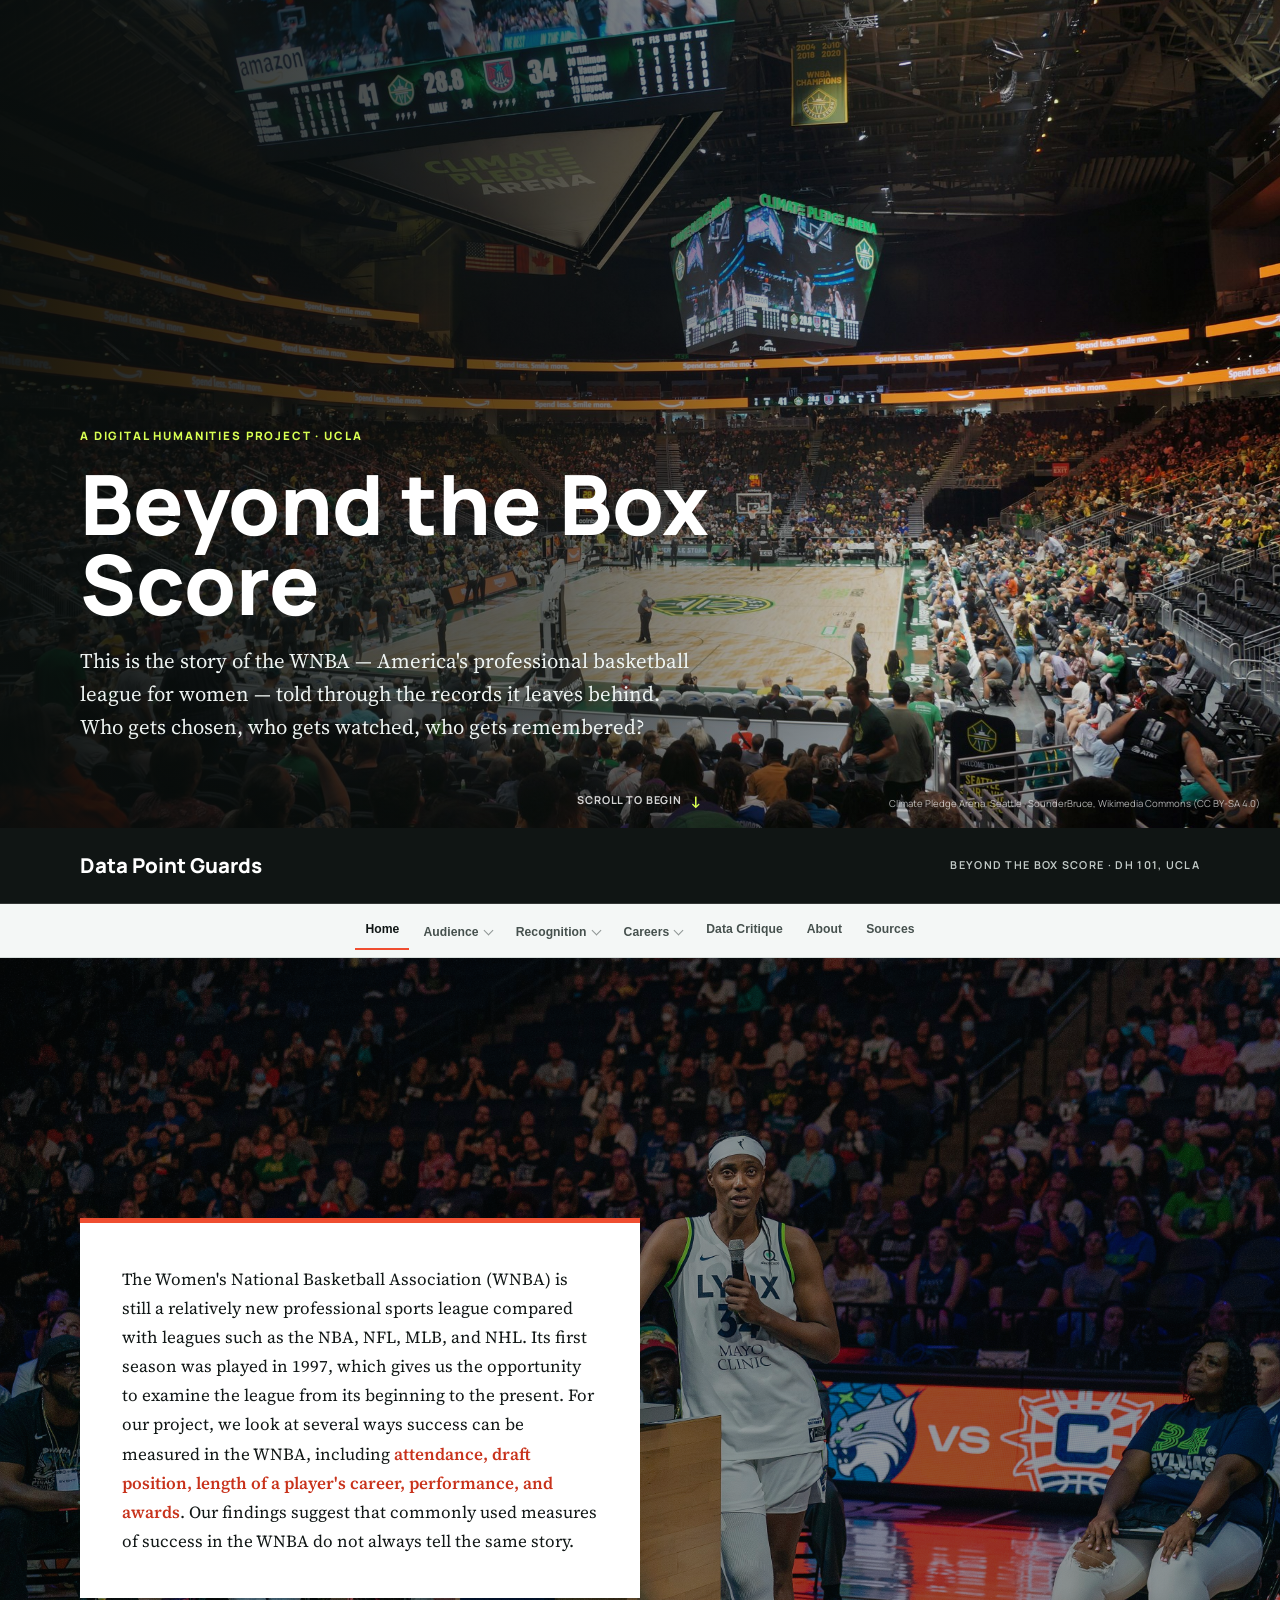
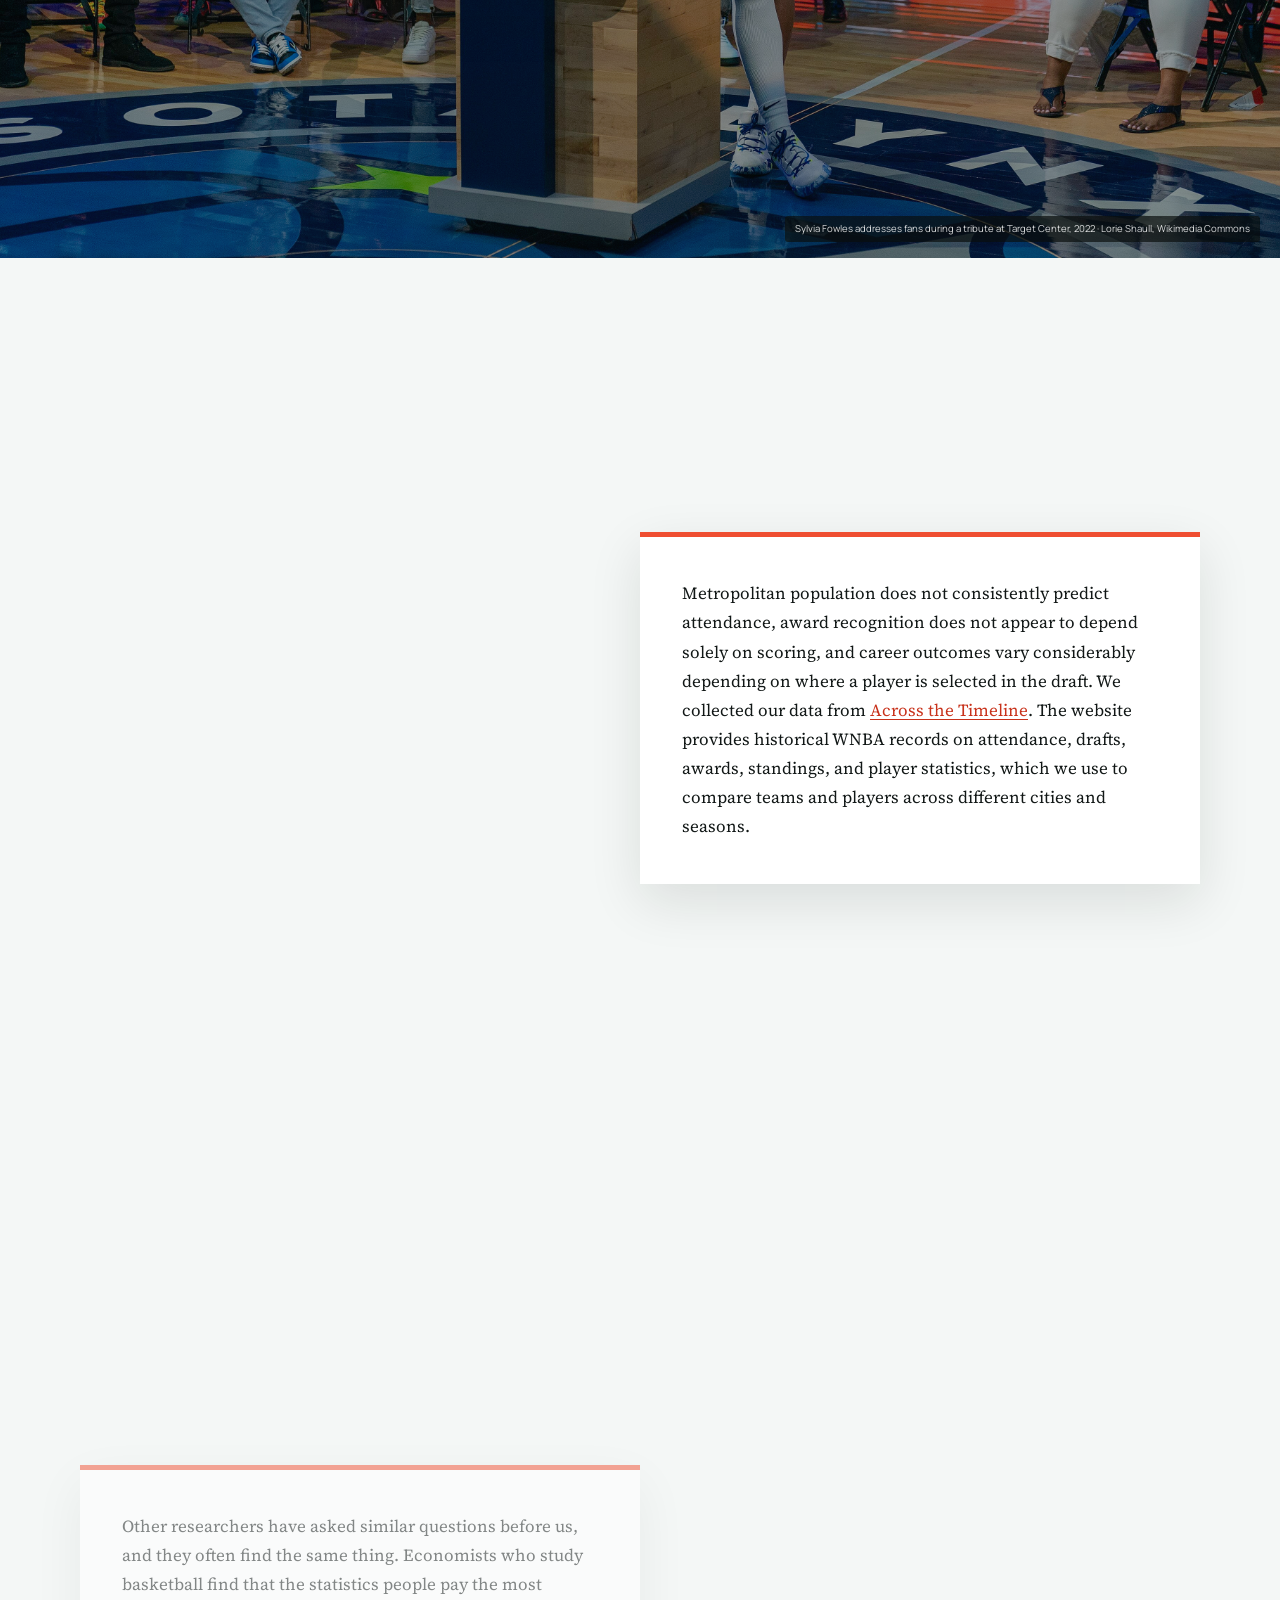
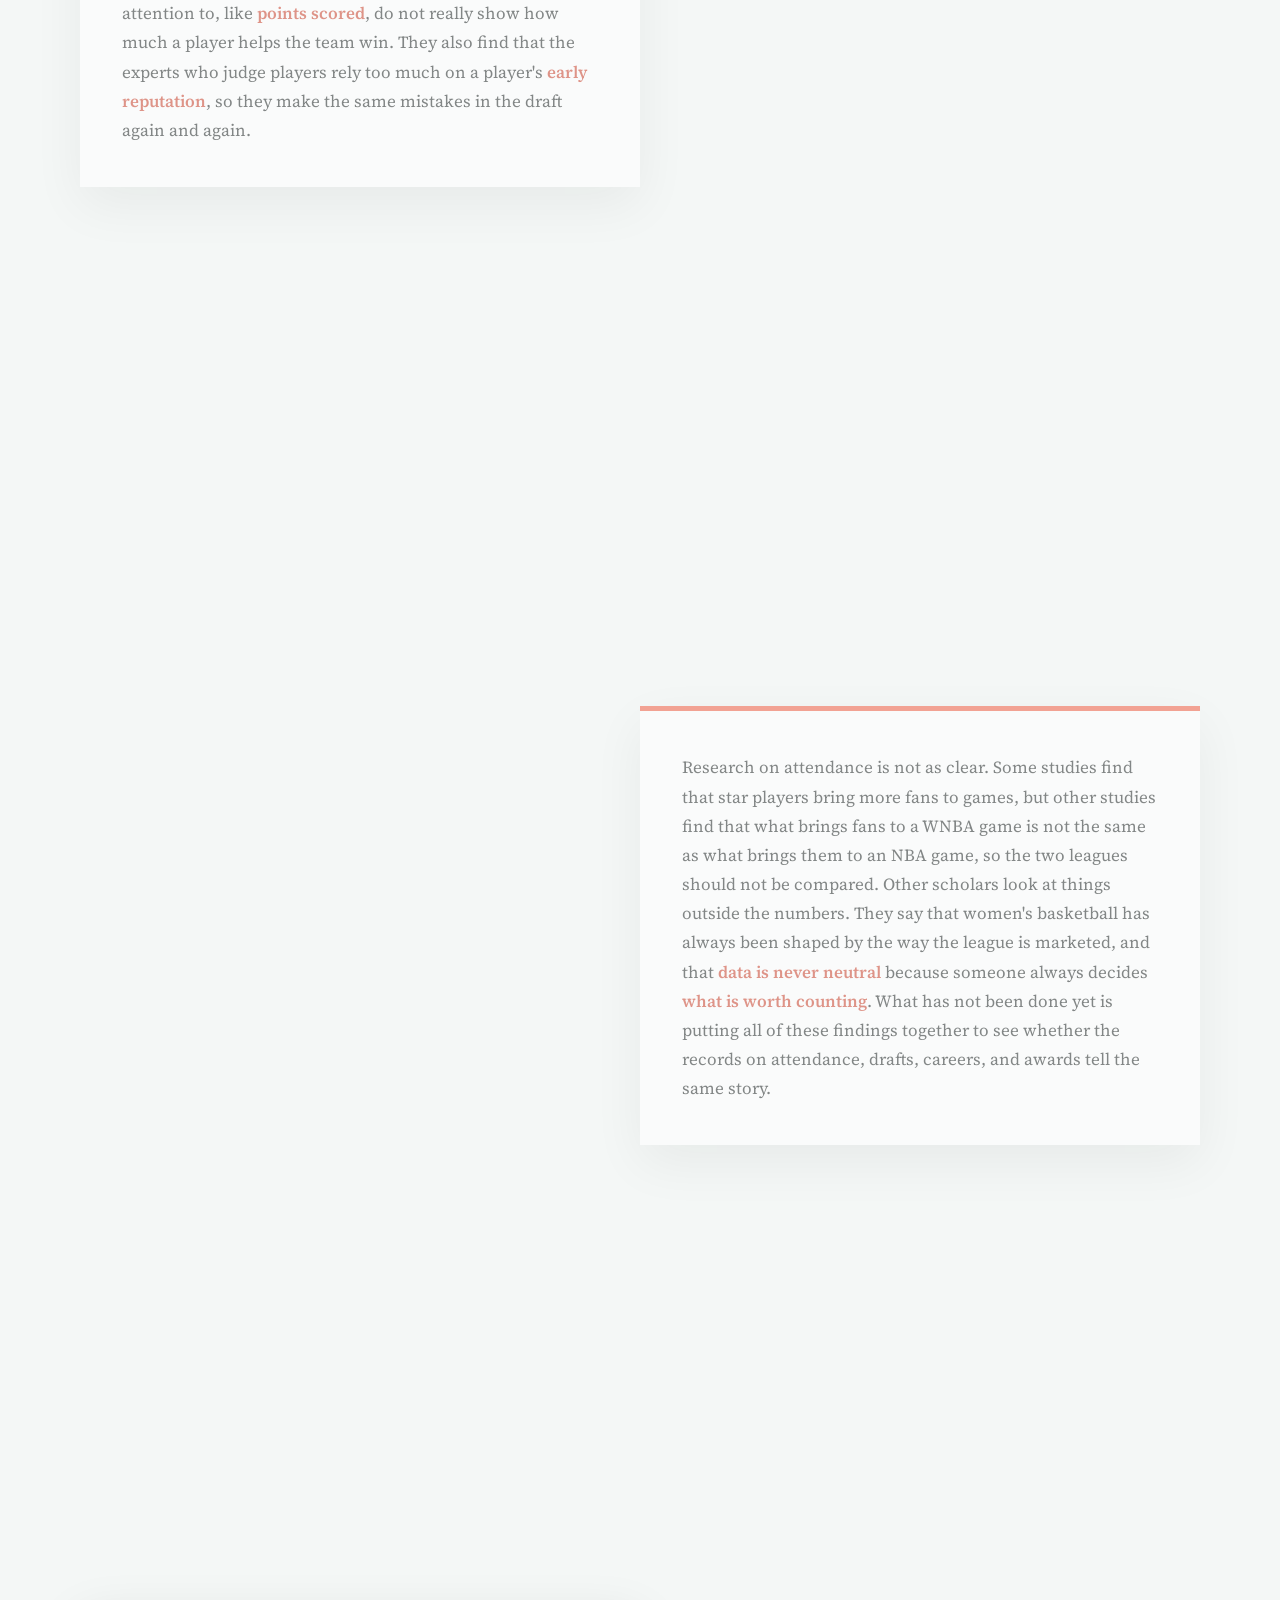
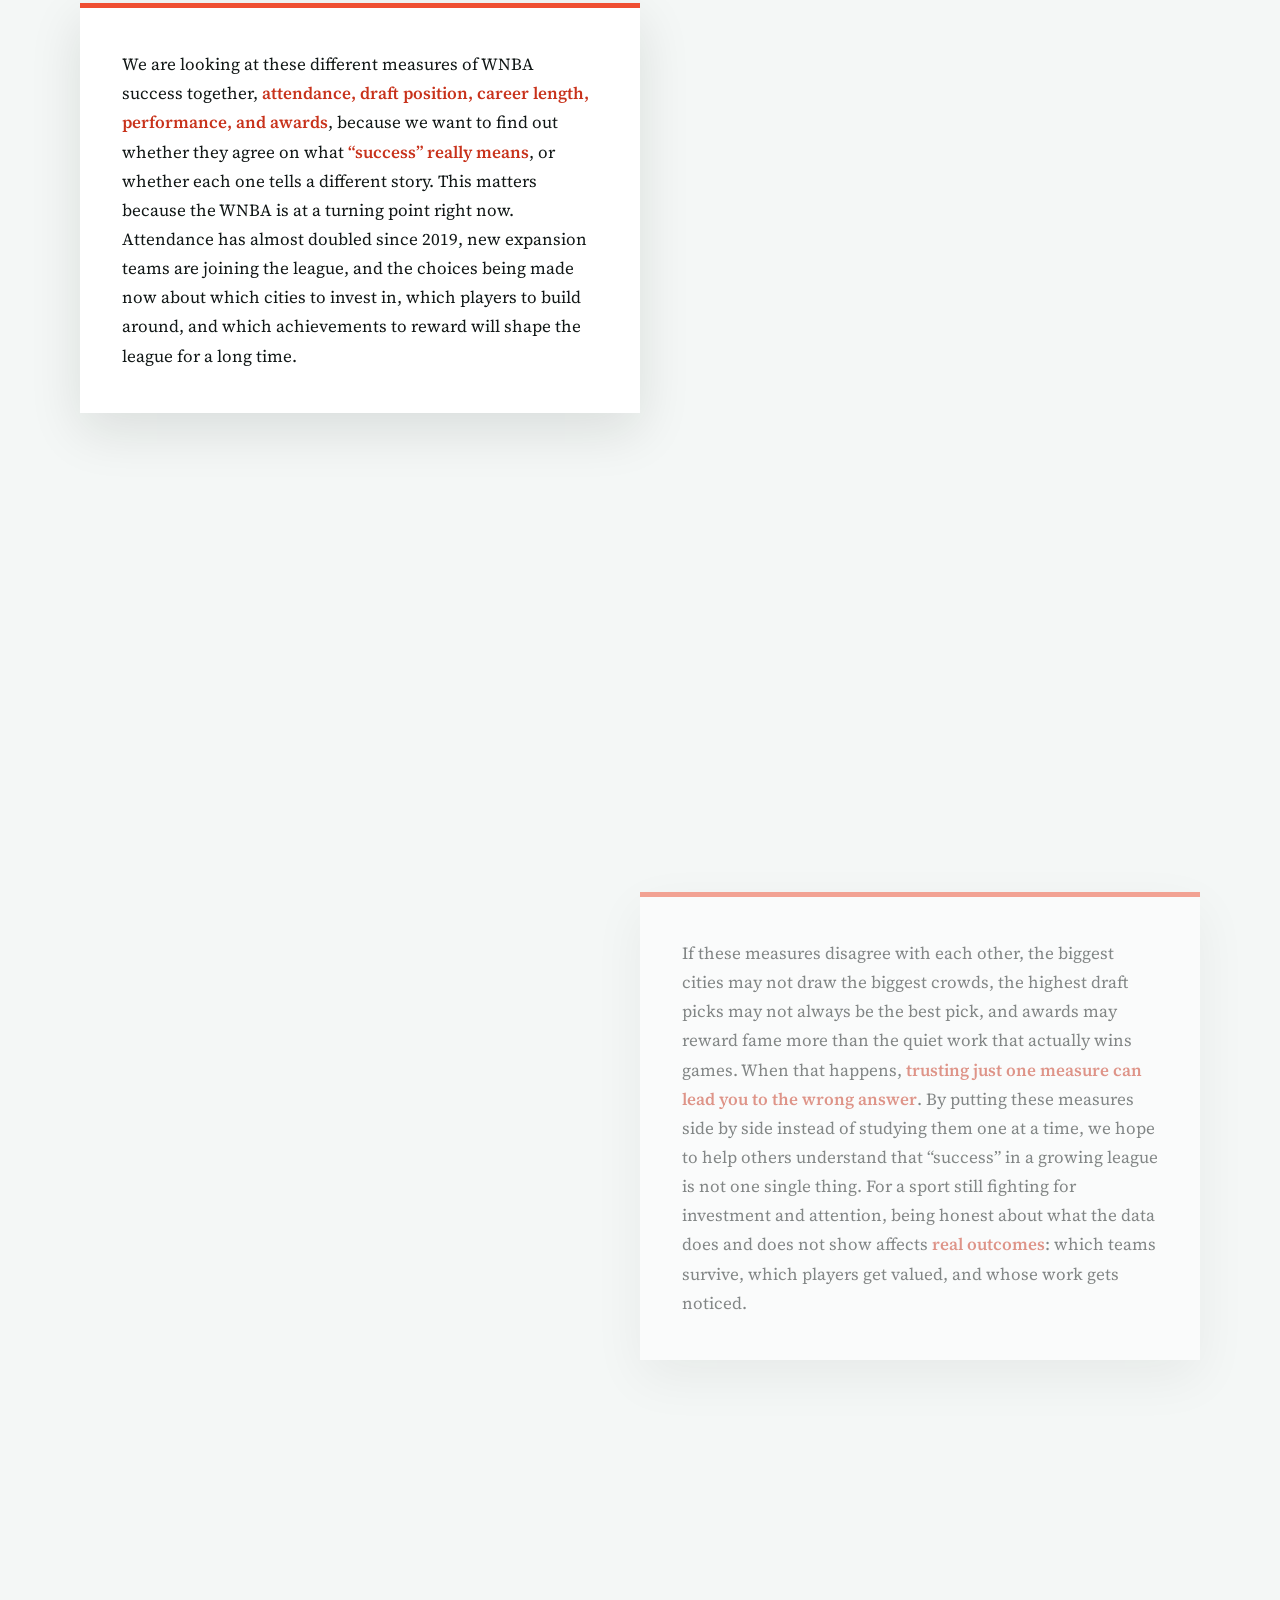
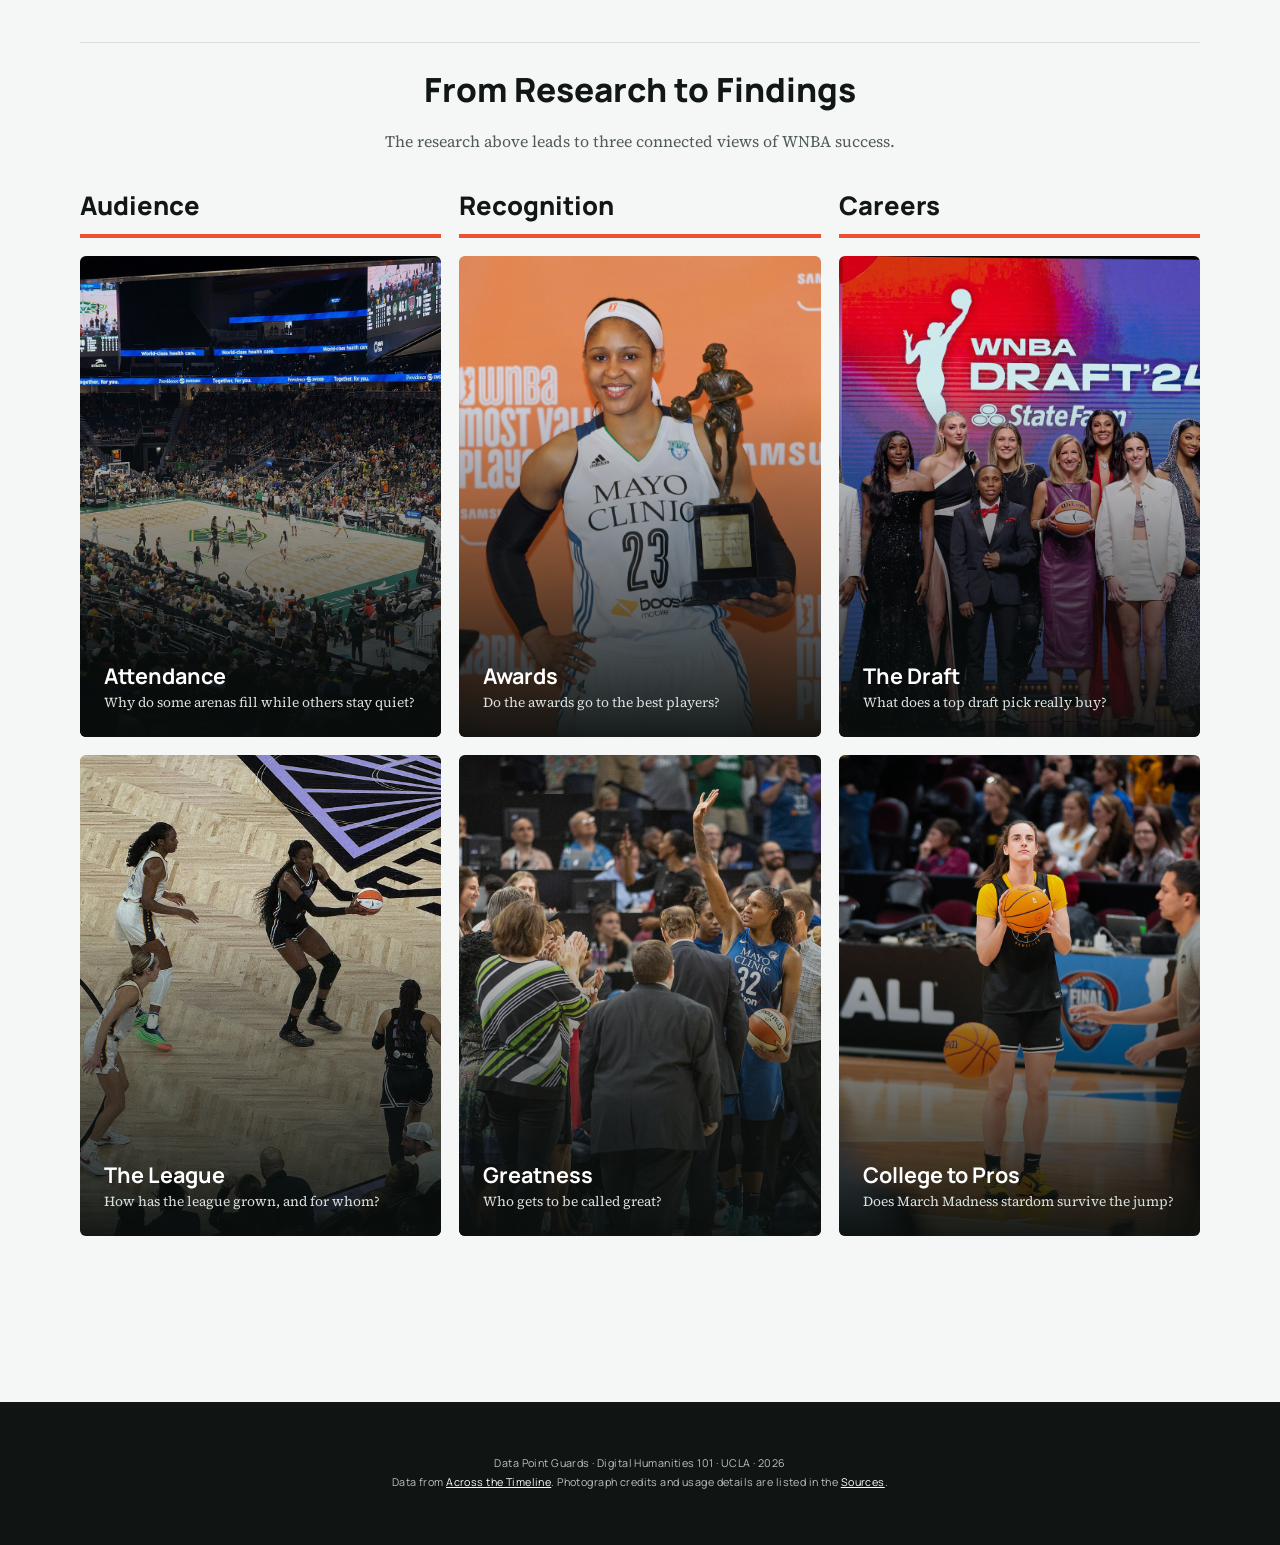
==== index.html @ fe0d43eb "Add files via upload" ====
<!DOCTYPE html>
<html lang="en">
<head>
<meta charset="UTF-8">
<meta name="viewport" content="width=device-width, initial-scale=1.0">
<title>Data Point Guards — Beyond the Box Score</title>
<link href="https://fonts.googleapis.com/css2?family=Manrope:wght@400;600;700;800&family=Source+Serif+4:opsz,wght@8..60,400;8..60,600&display=swap" rel="stylesheet">
<link rel="stylesheet" href="style.css?v=11">
</head>
<body>

<div id="progress"></div>

<div class="hero" style="background-image: url('hero.jpg');">
  <div class="inner">
    <div class="kicker">A Digital Humanities Project &middot; UCLA</div>
    <h1>Beyond the Box Score</h1>
    <p class="dek">This is the story of the WNBA &mdash; America's professional
    basketball league for women &mdash; told through the records it leaves behind.
    Who gets chosen, who gets watched, who gets remembered?</p>
  </div>
  <div class="scroll-cue">Scroll to begin <span aria-hidden="true">&darr;</span></div>
  <div class="hero-credit">Climate Pledge Arena, Seattle &middot; SounderBruce, Wikimedia Commons (CC BY-SA 4.0)</div>
</div>

<div class="masthead">
  <div class="brand"><a href="index.html">Data Point Guards</a></div>
  <div class="tagline">Beyond the Box Score &middot; DH 101, UCLA</div>
</div>

<nav>
  <a href="index.html" class="here">Home</a>
  <a href="index.html#audience">Audience</a>
  <a href="index.html#recognition">Recognition</a>
  <a href="index.html#careers">Careers</a>
  <a href="data-critique.html">Data Critique</a>
  <a href="about.html">About</a>
  <a href="sources.html">Sources</a>
</nav>

<!-- ===== The opening narrative, told as six cinematic scenes ===== -->
<div class="scrolly" aria-label="Project introduction">
  <div class="sticky-stage">
    <div class="photo-layer" style="background-image:url('scene-great.jpg');"></div>
    <div class="photo-layer" style="background-image:url('scene-records.jpg'); background-position:center 42%;"></div>
    <div class="photo-layer" style="background-image:url('scene-college.jpg');"></div>
    <div class="photo-layer photo-layer--clear" style="background-image:url('scene-attendance-crowd.jpg');"></div>
    <div class="photo-layer" style="background-image:url('scene-recognition.jpg');"></div>
    <div class="photo-layer" style="background-image:url('scene-league.jpg');"></div>
    <div class="scene-caption" id="sceneCaption">Photo: Wikimedia Commons</div>
  </div>
  <div class="steps">

    <section class="step" data-index="0">
      <div class="intro-panel">
        <p>The Women's National Basketball Association (WNBA) is still a relatively new
        professional sports league compared with leagues such as the NBA, NFL, MLB, and
        NHL. Its first season was played in 1997, which gives us the opportunity to
        examine the league from its beginning to the present. For our project, we look at
        several ways success can be measured in the WNBA, including <span class="key-idea">attendance, draft
        position, length of a player's career, performance, and awards</span>. Our findings
        suggest that commonly used measures of success in the WNBA do not always tell the
        same story.</p>
      </div>
    </section>

    <section class="step" data-index="1">
      <div class="intro-panel">
        <p>Metropolitan population does not consistently predict attendance,
        award recognition does not appear to depend solely on scoring, and career outcomes
        vary considerably depending on where a player is selected in the draft. We
        collected our data from <a href="https://www.acrossthetimeline.com/">Across the
        Timeline</a>. The website provides historical WNBA records on attendance, drafts,
        awards, standings, and player statistics, which we use to compare teams and
        players across different cities and seasons.</p>
      </div>
    </section>

    <section class="step" data-index="2">
      <div class="intro-panel">
        <p>Other researchers have asked similar questions before us, and they often find
        the same thing. Economists who study basketball find that the statistics people
        pay the most attention to, like <span class="key-idea">points scored</span>, do not really show how much a
        player helps the team win. They also find that the experts who judge players rely
        too much on a player's <span class="key-idea">early reputation</span>, so they make the same mistakes in the
        draft again and again.</p>
      </div>
    </section>

    <section class="step" data-index="3">
      <div class="intro-panel">
        <p>Research on attendance is not as clear. Some studies find
        that star players bring more fans to games, but other studies find that what
        brings fans to a WNBA game is not the same as what brings them to an NBA game, so
        the two leagues should not be compared. Other scholars look at things outside the
        numbers. They say that women's basketball has always been shaped by the way the
        league is marketed, and that <span class="key-idea">data is never neutral</span> because someone always decides
        <span class="key-idea">what is worth counting</span>. What has not been done yet is putting all of these
        findings together to see whether the records on attendance, drafts, careers, and
        awards tell the same story.</p>
      </div>
    </section>

    <section class="step" data-index="4">
      <div class="intro-panel">
        <p>We are looking at these different measures of WNBA success together,
        <span class="key-idea">attendance, draft position, career length, performance, and awards</span>,
        because we want to find out whether they agree on what
        <span class="key-idea">&ldquo;success&rdquo; really means</span>, or whether each one tells a
        different story. This matters because the WNBA is at a turning point right now.
        Attendance has almost doubled since 2019, new expansion teams are joining the
        league, and the choices being made now about which cities to invest in, which
        players to build around, and which achievements to reward will shape the league
        for a long time.</p>
      </div>
    </section>

    <section class="step" data-index="5">
      <div class="intro-panel">
        <p>If these measures disagree with each other, the biggest cities may not draw
        the biggest crowds, the highest draft picks may not always be the best pick, and
        awards may reward fame more than the quiet work that actually wins games. When
        that happens, <span class="key-idea">trusting just one measure can lead you to the wrong
        answer</span>. By putting these measures side by side instead of studying them one
        at a time, we hope to help others understand that &ldquo;success&rdquo; in a growing league
        is not one single thing. For a sport still fighting for investment and attention,
        being honest about what the data does and does not show affects
        <span class="key-idea">real outcomes</span>: which teams survive, which players get
        valued, and whose work gets noticed.</p>
      </div>
    </section>

  </div>
</div>

<div class="spacer"></div>

<div class="story" id="research-chapters">
  <h2>From Research to Findings</h2>
  <p>The research above leads to three connected views of WNBA success.</p>
</div>

<div class="grid finding-groups">
  <section class="finding-group" id="audience">
    <h3>Audience</h3>
    <a href="attendance.html">
      <img src="fig-attend.jpg" alt="A crowd fills Climate Pledge Arena for a Seattle Storm WNBA game">
      <span class="chapter-copy"><strong>Attendance</strong><em>Why do some arenas fill while others stay quiet?</em></span>
    </a>
    <a href="league.html">
      <img src="fig-league.jpg" alt="Golden State Valkyries players compete on their branded home court during the expansion team's inaugural season">
      <span class="chapter-copy"><strong>The League</strong><em>How has the league grown, and for whom?</em></span>
    </a>
  </section>

  <section class="finding-group" id="recognition">
    <h3>Recognition</h3>
    <a href="awards.html">
      <img src="fig-awards.jpg" alt="Maya Moore holds her 2014 WNBA Most Valuable Player trophy">
      <span class="chapter-copy"><strong>Awards</strong><em>Do the awards go to the best players?</em></span>
    </a>
    <a href="greatness.html">
      <img src="fig-great.jpg" alt="Rebekkah Brunson is recognized after setting the WNBA career rebounding record">
      <span class="chapter-copy"><strong>Greatness</strong><em>Who gets to be called great?</em></span>
    </a>
  </section>

  <section class="finding-group" id="careers">
    <h3>Careers</h3>
    <a href="draft.html">
      <img src="fig-draft.jpg" alt="The 2024 WNBA draft class poses together on stage with Commissioner Cathy Engelbert">
      <span class="chapter-copy"><strong>The Draft</strong><em>What does a top draft pick really buy?</em></span>
    </a>
    <a href="college.html">
      <img src="fig-college.jpg" alt="Caitlin Clark warms up on court during the 2024 NCAA women's basketball championship weekend">
      <span class="chapter-copy"><strong>College to Pros</strong><em>Does March Madness stardom survive the jump?</em></span>
    </a>
  </section>
</div>

<div class="spacer"></div>

<footer>
  Data Point Guards &middot; Digital Humanities 101 &middot; UCLA &middot; 2026<br>
  Data from <a href="https://www.acrossthetimeline.com/">Across the Timeline</a>.
  Photograph credits and usage details are listed in the <a href="sources.html">Sources</a>.
</footer>

<script>
  window.addEventListener('scroll', function () {
    var h = document.documentElement;
    document.getElementById('progress').style.width =
      (h.scrollTop / (h.scrollHeight - h.clientHeight) * 100) + '%';
  });

  var photoLayers = document.querySelectorAll('.photo-layer');
  var captions = [
    'A packed Target Center on its feet, 2025 · John Mac, Wikimedia Commons',
    'Live WNBA score and player statistics at Barclays Center, 2024 · WOWyerrr, Wikimedia Commons',
    'Napheesa Collier at Target Center · John Mac, Wikimedia Commons',
    'Minnesota Lynx supporters cheering at Target Center · Lloyd Brown, Stadium Journey',
    'Sylvia Fowles addresses fans during a tribute at Target Center, 2022 · Lorie Shaull, Wikimedia Commons',
    'A team huddle at Target Center · Lorie Shaull, Wikimedia Commons'
  ];

  function setPhoto(index) {
    photoLayers.forEach(function (layer, layerIndex) {
      layer.classList.toggle('active', layerIndex === index);
    });
    document.querySelectorAll('.step').forEach(function (step, stepIndex) {
      step.classList.toggle('is-current', stepIndex === index);
    });
    document.getElementById('sceneCaption').textContent = captions[index];
  }

  setPhoto(0);

  var stepObserver = new IntersectionObserver(function (entries) {
    entries.forEach(function (entry) {
      if (entry.isIntersecting) {
        setPhoto(parseInt(entry.target.dataset.index, 10));
      }
    });
  }, { threshold: 0.55 });

  document.querySelectorAll('.step').forEach(function (step) {
    stepObserver.observe(step);
  });
</script>

<script src="site.js?v=5"></script>
</body>
</html>
---- style.css ----
:root {
  --paper: #f4f7f6;
  --surface: #ffffff;
  --ink: #111716;
  --ink-soft: #4f5a57;
  --ink-faint: #7c8784;
  --rule: #d7dfdc;
  --accent: #ef4e31;
  --accent-dark: #c8321b;
  --lime: #d8ff52;
  --blue: #b9d9ff;
  --black: #101514;
  --sans: "Manrope", "Helvetica Neue", Arial, sans-serif;
  --serif: "Source Serif 4", Georgia, serif;
  --shadow: 0 18px 50px rgba(17, 23, 22, 0.11);
  --radius: 6px;
  --reading: 740px;
  --wide: 1120px;
}

* {
  box-sizing: border-box;
}

html {
  scroll-behavior: smooth;
}

body {
  margin: 0;
  color: var(--ink);
  background: var(--paper);
  font-family: var(--serif);
  font-size: 18px;
  line-height: 1.72;
  text-rendering: optimizeLegibility;
}

body.menu-open {
  overflow: hidden;
}

img,
canvas {
  max-width: 100%;
}

a {
  color: inherit;
}

::selection {
  color: var(--black);
  background: var(--lime);
}

#progress {
  position: fixed;
  inset: 0 auto auto 0;
  width: 0;
  height: 4px;
  z-index: 200;
  background: var(--accent);
}

/* Site header */
.masthead {
  position: relative;
  z-index: 90;
  display: flex;
  align-items: center;
  justify-content: space-between;
  min-height: 76px;
  padding: 14px max(24px, calc((100vw - var(--wide)) / 2));
  color: var(--surface);
  background: var(--black);
  border-bottom: 1px solid rgba(255, 255, 255, 0.14);
}

.masthead .brand {
  font-family: var(--sans);
  font-size: 1.28rem;
  font-weight: 800;
}

.masthead .brand a {
  color: inherit;
  text-decoration: none;
}

.masthead .tagline {
  color: #c3cbc8;
  font-family: var(--sans);
  font-size: 0.68rem;
  font-weight: 650;
  letter-spacing: 0.12em;
  text-transform: uppercase;
}

.site-menu {
  display: none;
  width: 42px;
  height: 42px;
  padding: 0;
  color: var(--surface);
  background: transparent;
  border: 1px solid rgba(255, 255, 255, 0.32);
  border-radius: var(--radius);
  font: 700 0.7rem var(--sans);
  cursor: pointer;
}

nav {
  position: sticky;
  top: 0;
  z-index: 80;
  display: flex;
  align-items: center;
  justify-content: center;
  gap: 4px;
  min-height: 52px;
  padding: 7px max(16px, calc((100vw - var(--wide)) / 2));
  overflow: visible;
  scrollbar-width: none;
  background: rgba(244, 247, 246, 0.95);
  border-bottom: 1px solid var(--rule);
  backdrop-filter: blur(12px);
}

nav::-webkit-scrollbar {
  display: none;
}

nav a {
  flex: 0 0 auto;
  padding: 8px 10px;
  color: #46514e;
  border-radius: 4px;
  font-family: "Helvetica Neue", Arial, sans-serif;
  font-size: 0.76rem;
  font-weight: 600;
  letter-spacing: 0.005em;
  text-decoration: none;
}

nav a:hover {
  color: var(--ink);
  background: var(--surface);
}

nav a.here {
  color: var(--surface);
  background: var(--accent);
  font-weight: 650;
}

.nav-group {
  position: relative;
  flex: 0 0 auto;
}

.nav-group > .nav-category::after {
  display: inline-block;
  width: 6px;
  height: 6px;
  margin-left: 6px;
  content: "";
  border-right: 1.5px solid currentColor;
  border-bottom: 1.5px solid currentColor;
  opacity: 0.58;
  transform: translateY(-2px) rotate(45deg);
  transition: transform 0.18s ease;
}

.nav-group.open > .nav-category::after {
  transform: translateY(2px) rotate(-135deg);
}

.nav-group.open > .nav-category:not(.here) {
  color: var(--ink);
  background: var(--surface);
}

.nav-submenu {
  position: absolute;
  top: calc(100% + 8px);
  left: 50%;
  z-index: 100;
  display: none;
  min-width: 190px;
  padding: 7px;
  transform: translateX(-50%);
  background: var(--surface);
  border: 1px solid var(--rule);
  border-radius: var(--radius);
  box-shadow: var(--shadow);
}

.nav-group.open .nav-submenu {
  display: grid;
  gap: 4px;
}

nav .nav-submenu a {
  width: 100%;
  padding: 10px 12px;
  color: var(--ink-soft);
  background: transparent;
  white-space: nowrap;
}

nav .nav-submenu a:hover,
nav .nav-submenu a:focus-visible {
  color: var(--ink);
  background: var(--paper);
}

@media (min-width: 901px) {
  nav > a,
  .nav-group > .nav-category {
    border-bottom: 2px solid transparent;
    border-radius: 0;
  }

  nav > a:hover,
  nav > a:focus-visible,
  .nav-group > .nav-category:hover,
  .nav-group > .nav-category:focus-visible {
    color: var(--ink);
    background: transparent;
    border-bottom-color: rgba(239, 78, 49, 0.45);
  }

  nav > a.here,
  .nav-group > .nav-category.here,
  nav .nav-group.open > .nav-category,
  nav .nav-group.open > .nav-category:not(.here) {
    color: var(--ink);
    background: transparent;
    border-bottom-color: var(--accent);
  }
}

/* Homepage hero */
.hero {
  position: relative;
  isolation: isolate;
  display: flex;
  align-items: flex-end;
  min-height: 92vh;
  padding: clamp(120px, 18vh, 190px) max(24px, calc((100vw - var(--wide)) / 2)) 84px;
  overflow: hidden;
  color: var(--surface);
  background-size: cover;
  background-position: center 38%;
  text-align: left;
}

.hero::before {
  position: absolute;
  inset: 0;
  z-index: -1;
  content: "";
  background: linear-gradient(90deg, rgba(9, 14, 13, 0.93) 0%, rgba(9, 14, 13, 0.62) 43%, rgba(9, 14, 13, 0.1) 74%);
}

.hero .inner {
  width: min(690px, 100%);
}

.hero .kicker,
.page-head .kicker {
  margin-bottom: 18px;
  color: var(--lime);
  font-family: var(--sans);
  font-size: 0.72rem;
  font-weight: 800;
  letter-spacing: 0.16em;
  text-transform: uppercase;
}

.hero h1 {
  margin: 0 0 22px;
  max-width: 720px;
  font-family: var(--sans);
  font-size: clamp(3.1rem, 6.5vw, 5.9rem);
  font-weight: 850;
  letter-spacing: 0;
  line-height: 0.96;
}

.hero .dek {
  max-width: 620px;
  margin: 0;
  color: #edf3f1;
  font-size: clamp(1.06rem, 2vw, 1.3rem);
  line-height: 1.58;
}

.hero .scroll-cue {
  position: absolute;
  bottom: 18px;
  left: 50%;
  display: flex;
  align-items: center;
  gap: 8px;
  transform: translateX(-50%);
  color: rgba(255, 255, 255, 0.82);
  font-family: var(--sans);
  font-size: 0.68rem;
  font-weight: 700;
  letter-spacing: 0.08em;
  text-transform: uppercase;
  white-space: nowrap;
}

.hero .scroll-cue span {
  color: var(--lime);
  font-size: 1rem;
  line-height: 1;
}

.hero .hero-credit {
  position: absolute;
  right: 20px;
  bottom: 16px;
  color: rgba(255, 255, 255, 0.68);
  font-family: var(--sans);
  font-size: 0.6rem;
}

/* Research page lead */
.page-head {
  width: min(var(--wide), calc(100% - 48px));
  margin: 0 auto;
  padding: clamp(76px, 11vw, 132px) 0 42px;
  text-align: left;
}

.page-head::after {
  display: block;
  width: 92px;
  height: 8px;
  margin-top: 38px;
  content: "";
  background: var(--accent);
}

.page-head .kicker {
  color: var(--accent);
}

.page-head h1 {
  max-width: 980px;
  margin: 0 0 22px;
  font-family: var(--sans);
  font-size: clamp(2.4rem, 4.6vw, 4.5rem);
  font-weight: 850;
  letter-spacing: 0;
  line-height: 1.02;
}

.page-head .dek {
  max-width: 790px;
  margin: 0;
  color: var(--ink-soft);
  font-size: clamp(1.02rem, 2vw, 1.26rem);
  line-height: 1.62;
}

.page-head .rq {
  max-width: 780px;
  margin-top: 24px;
}

/* Reading content */
.story {
  width: min(var(--reading), calc(100% - 48px));
  margin: 0 auto;
  font-size: 1rem;
}

.story > p:first-child {
  font-size: 1.12rem;
}

.story h2 {
  margin: 68px 0 18px;
  padding-top: 18px;
  border-top: 1px solid var(--rule);
  font-family: var(--sans);
  font-size: clamp(1.65rem, 3vw, 2.2rem);
  font-weight: 800;
  letter-spacing: 0;
  line-height: 1.17;
}

.story p {
  margin: 0 0 26px;
}

.story a {
  color: var(--accent-dark);
  text-decoration-thickness: 1px;
  text-underline-offset: 3px;
}

.story a:hover {
  color: var(--ink);
}

.story .note,
.note {
  padding: 16px 18px;
  color: var(--ink-soft);
  background: #e8efec;
  border-left: 4px solid var(--accent);
  border-radius: 0 var(--radius) var(--radius) 0;
  font-family: var(--sans);
  font-size: 0.76rem;
  line-height: 1.65;
}

.rq {
  margin: 0 0 30px;
  padding: 18px 20px;
  color: var(--ink);
  background: var(--blue);
  border-left: 5px solid var(--black);
  border-radius: 0 var(--radius) var(--radius) 0;
  font-family: var(--sans);
  font-size: 0.82rem;
  font-weight: 650;
  line-height: 1.65;
}

.spacer {
  height: 84px;
}

/* Photography */
figure {
  width: min(var(--wide), calc(100% - 48px));
  margin: 0 auto 58px;
}

figure img {
  display: block;
  width: 100%;
  aspect-ratio: 16 / 8.4;
  object-fit: cover;
  object-position: center;
  border-radius: var(--radius);
  box-shadow: var(--shadow);
}

figcaption {
  max-width: 780px;
  margin: 12px 0 0;
  color: var(--ink-soft);
  font-family: var(--sans);
  font-size: 0.68rem;
  line-height: 1.55;
}

figcaption .credit {
  color: var(--ink-faint);
}

.page-college figure img {
  object-position: center 38%;
}

.page-awards figure {
  width: min(900px, calc(100% - 48px));
}

.page-awards figure img {
  aspect-ratio: 4 / 3;
  object-position: center 22%;
}

.grid a:nth-child(4) img {
  object-position: center 24%;
}

/* Charts and maps */
.chart-block,
.data-table {
  width: min(980px, calc(100% - 48px));
  margin: 54px auto;
  padding: clamp(24px, 4vw, 42px);
  background: var(--surface);
  border: 1px solid var(--rule);
  border-top: 8px solid var(--black);
  border-radius: var(--radius);
  box-shadow: var(--shadow);
}

.chart-block .chart-title,
.data-table .chart-title {
  font-family: var(--sans);
  font-size: clamp(1.3rem, 2.4vw, 1.75rem);
  font-weight: 800;
  line-height: 1.25;
}

.chart-block .chart-sub,
.data-table .table-sub {
  margin: 5px 0 22px;
  padding-bottom: 16px;
  color: var(--ink-faint);
  border-bottom: 1px solid var(--rule);
  font-family: var(--sans);
  font-size: 0.68rem;
  line-height: 1.55;
}

.chart-box {
  position: relative;
  width: 100%;
  height: 400px;
}

.map-box {
  width: 100%;
  height: 590px;
  overflow: hidden;
  border: 1px solid var(--rule);
  border-radius: 4px;
  background: #e9efed;
}

.data-table {
  overflow-x: auto;
}

.data-table table {
  width: 100%;
  min-width: 650px;
  border-collapse: collapse;
  font-family: var(--sans);
  font-size: 0.76rem;
}

.data-table th {
  padding: 10px;
  border-bottom: 2px solid var(--ink);
  font-size: 0.65rem;
  letter-spacing: 0.08em;
  text-align: left;
  text-transform: uppercase;
}

.data-table td {
  padding: 10px;
  border-bottom: 1px solid var(--rule);
  font-variant-numeric: tabular-nums;
}

.data-table tr.hl td {
  background: #fff2ee;
  font-weight: 750;
}

.data-table .r {
  text-align: right;
}

/* Key-number interludes */
.stat-pull {
  position: relative;
  width: min(1120px, calc(100% - 48px));
  margin: 64px auto;
  padding: clamp(54px, 8vw, 88px) 28px;
  overflow: hidden;
  color: var(--surface);
  background: var(--black);
  border-radius: var(--radius);
  text-align: center;
}

.stat-pull::after {
  position: absolute;
  top: -90px;
  right: -55px;
  width: 250px;
  height: 250px;
  content: "";
  background: var(--lime);
  border-radius: 50%;
  opacity: 0.12;
}

.stat-pull .big {
  position: relative;
  z-index: 1;
  color: var(--lime);
  font-family: var(--sans);
  font-size: clamp(3.8rem, 9vw, 7rem);
  font-weight: 850;
  letter-spacing: 0;
  line-height: 0.95;
}

.stat-pull .label {
  position: relative;
  z-index: 1;
  max-width: 620px;
  margin: 18px auto 0;
  color: #c8d1ce;
  font-family: var(--sans);
  font-size: 0.74rem;
  font-weight: 700;
  letter-spacing: 0.08em;
  line-height: 1.7;
  text-transform: uppercase;
}

/* Homepage introduction */
.scrolly {
  position: relative;
}

.sticky-stage {
  position: sticky;
  top: 0;
  display: flex;
  align-items: center;
  justify-content: center;
  height: 100vh;
  overflow: hidden;
  background: var(--black);
}

.steps {
  position: relative;
  z-index: 5;
  margin-top: -100vh;
}

.step {
  display: flex;
  align-items: center;
  justify-content: flex-start;
  min-height: 100vh;
  padding: 72px max(24px, calc((100vw - var(--wide)) / 2));
}

.step:nth-child(even) {
  justify-content: flex-end;
}

.photo-layer {
  position: absolute;
  inset: 0;
  background-position: center;
  background-size: cover;
  opacity: 0;
  transform: scale(1.035);
  transition: opacity 0.8s ease, transform 7s linear;
}

.photo-layer::after {
  position: absolute;
  inset: 0;
  content: "";
  background: rgba(8, 13, 12, 0.42);
}

.photo-layer--clear::after {
  background: rgba(8, 13, 12, 0.3);
}

.photo-layer.active {
  opacity: 1;
  transform: scale(1);
}

.scene-caption {
  position: absolute;
  right: 20px;
  bottom: 16px;
  z-index: 6;
  max-width: calc(100% - 40px);
  padding: 6px 10px;
  color: rgba(255, 255, 255, 0.84);
  background: rgba(9, 14, 13, 0.68);
  border-radius: 3px;
  font-family: var(--sans);
  font-size: 0.6rem;
  line-height: 1.45;
}

.intro-panel {
  width: min(560px, 100%);
  margin: 0;
  padding: clamp(28px, 3.6vw, 42px);
  color: var(--ink);
  background: var(--surface);
  border-top: 5px solid var(--accent);
  box-shadow: var(--shadow);
  opacity: 0.5;
  transform: translateY(18px);
  transition: opacity 0.45s ease, transform 0.45s ease;
}

.step.is-current .intro-panel {
  opacity: 1;
  transform: none;
}

.intro-panel p {
  margin: 0;
  color: inherit;
  font-size: clamp(0.94rem, 1.35vw, 1.06rem);
  line-height: 1.72;
}

.intro-panel a {
  color: var(--accent-dark);
  text-underline-offset: 3px;
}

.key-idea {
  color: var(--accent-dark);
  font-weight: 600;
}

#research-chapters {
  width: min(var(--wide), calc(100% - 48px));
  margin-inline: auto;
  padding: 28px 0 0;
  background: transparent;
  border-top: 1px solid var(--rule);
  border-bottom: 0;
  text-align: center;
}

#research-chapters h2 {
  margin: 0 0 18px;
  padding: 0;
  border: 0;
  font-size: clamp(1.7rem, 2.6vw, 2.2rem);
}

#research-chapters h2::after {
  display: none;
}

#research-chapters p {
  max-width: 660px;
  margin: 0 auto;
  color: var(--ink-soft);
}

/* Homepage chapter index */
.grid {
  display: grid;
  grid-template-columns: repeat(3, minmax(0, 1fr));
  gap: 18px;
  width: min(var(--wide), calc(100% - 48px));
  margin: 36px auto 0;
}

.finding-group {
  display: grid;
  grid-template-rows: auto repeat(2, minmax(360px, 1fr));
  gap: 18px;
  min-width: 0;
  scroll-margin-top: 72px;
}

.finding-group h3 {
  margin: 0;
  padding: 0 0 12px;
  color: var(--ink);
  border-bottom: 4px solid var(--accent);
  font-family: var(--sans);
  font-size: clamp(1.25rem, 2vw, 1.6rem);
  font-weight: 800;
  line-height: 1.2;
}

.grid a {
  position: relative;
  display: block;
  min-height: 360px;
  overflow: hidden;
  color: var(--surface);
  background: var(--black);
  border-radius: var(--radius);
  text-decoration: none;
}

.grid a::after {
  position: absolute;
  inset: 0;
  content: "";
  background: linear-gradient(0deg, rgba(9, 14, 13, 0.94) 0%, rgba(9, 14, 13, 0.08) 72%);
}

.grid a img {
  display: block;
  width: 100%;
  height: 100%;
  object-fit: cover;
  transition: transform 0.45s ease;
}

.grid a:hover img {
  transform: scale(1.04);
}

.chapter-copy {
  position: absolute;
  inset: auto 0 0;
  z-index: 2;
  display: grid;
  gap: 4px;
  padding: 24px;
}

.chapter-copy small {
  color: var(--lime);
  font-family: var(--sans);
  font-size: 0.64rem;
  font-weight: 800;
  letter-spacing: 0.12em;
  text-transform: uppercase;
}

.chapter-copy strong {
  font-family: var(--sans);
  font-size: 1.35rem;
  line-height: 1.15;
}

.chapter-copy em {
  color: #d9e1de;
  font-family: var(--serif);
  font-size: 0.86rem;
  font-style: normal;
  line-height: 1.45;
}

.series {
  width: min(800px, calc(100% - 48px));
  margin: 26px auto 0;
}

.series a {
  display: flex;
  align-items: baseline;
  gap: 18px;
  padding: 17px 4px;
  color: var(--ink);
  border-bottom: 1px solid var(--rule);
  text-decoration: none;
}

.series .s-num {
  width: 120px;
  flex: 0 0 auto;
  color: var(--accent);
  font-family: var(--sans);
  font-size: 0.65rem;
  font-weight: 800;
  letter-spacing: 0.08em;
  text-transform: uppercase;
}

.series .s-title {
  flex: 1;
  font-family: var(--sans);
  font-size: 1rem;
  font-weight: 750;
}

.series .s-arrow {
  color: var(--ink-faint);
}

/* League timeline */
.timeline {
  position: relative;
  width: min(900px, calc(100% - 48px));
  margin: 48px auto 20px;
  padding: 12px 24px 30px;
}

.timeline .t-track,
.timeline .t-fill {
  position: absolute;
  top: 0;
  left: 50%;
  width: 3px;
  transform: translateX(-50%);
}

.timeline .t-track {
  bottom: 0;
  background: var(--rule);
}

.timeline .t-fill {
  height: 0;
  background: var(--accent);
}

.t-event {
  position: relative;
  width: 50%;
  padding: 0 48px 58px 0;
  opacity: 0.28;
  transform: translateY(12px);
  transition: opacity 0.45s ease, transform 0.45s ease;
}

.t-event.right {
  margin-left: 50%;
  padding: 0 0 58px 48px;
  text-align: left;
}

.t-event.left {
  text-align: right;
}

.t-event.lit {
  opacity: 1;
  transform: none;
}

.t-event .t-dot {
  position: absolute;
  top: 2px;
  width: 16px;
  height: 16px;
  background: var(--paper);
  border: 4px solid var(--ink-faint);
  border-radius: 50%;
}

.t-event.left .t-dot {
  right: -9px;
}

.t-event.right .t-dot {
  left: -9px;
}

.t-event.lit .t-dot {
  border-color: var(--accent);
}

.t-event .t-year {
  color: var(--accent-dark);
  font-family: var(--sans);
  font-size: 0.92rem;
  font-weight: 850;
}

.t-event h4 {
  margin: 5px 0 7px;
  font-family: var(--sans);
  font-size: 1.12rem;
  line-height: 1.3;
}

.t-event p {
  margin: 0;
  color: var(--ink-soft);
  font-size: 0.83rem;
  line-height: 1.6;
}

.t-event img {
  display: block;
  width: 100%;
  aspect-ratio: 8 / 5;
  object-fit: cover;
  margin-top: 14px;
  border: 1px solid var(--rule);
  border-radius: var(--radius);
}

.t-event .t-credit {
  margin-top: 7px;
  color: var(--ink-faint);
  font-family: var(--sans);
  font-size: 0.61rem;
  line-height: 1.45;
}

.t-event .t-credit a {
  color: inherit;
  text-decoration-color: color-mix(in srgb, currentColor 45%, transparent);
  text-underline-offset: 2px;
}

/* Bibliography and team */
.bib {
  margin: 0 0 36px;
}

.bib h3 {
  margin: 40px 0 8px;
  color: var(--accent);
  font-family: var(--sans);
  font-size: 0.78rem;
  font-weight: 850;
  letter-spacing: 0.1em;
  text-transform: uppercase;
}

.bib h3 a {
  color: inherit;
  text-decoration: none;
}

.bib .bib-q {
  margin: 0 0 18px;
  padding-bottom: 14px;
  color: var(--ink-faint);
  border-bottom: 1px solid var(--rule);
  font-size: 0.88rem;
  font-style: italic;
}

.bib p.ref {
  margin: 0 0 16px;
  padding-left: 2em;
  font-size: 0.9rem;
  line-height: 1.65;
  text-indent: -2em;
}

.bib p.ref a {
  overflow-wrap: anywhere;
}

.team {
  font-family: var(--sans);
  font-size: 0.84rem;
}

.team div {
  padding: 13px 0;
  border-bottom: 1px solid var(--rule);
}

.team span {
  color: var(--ink-faint);
}

.page-about .profile {
  margin: 26px 0;
  padding: 24px;
  background: var(--surface);
  border: 1px solid var(--rule);
  border-left: 6px solid var(--accent);
  border-radius: var(--radius);
}

.page-about .profile h2 {
  margin: 0 0 12px;
  padding: 0;
  border: 0;
  font-size: 1.32rem;
}

.page-about .profile p {
  margin: 0;
  font-size: 0.94rem;
}

.page-sources .story,
.page-data-critique .story {
  width: min(900px, calc(100% - 48px));
}

/* Footer and page sequence */
.pager {
  display: flex;
  justify-content: space-between;
  gap: 24px;
  width: min(var(--reading), calc(100% - 48px));
  margin: 82px auto 0;
  padding-top: 24px;
  border-top: 2px solid var(--ink);
  font-family: var(--sans);
  font-size: 0.76rem;
}

.pager a {
  font-weight: 800;
  text-decoration: none;
}

.pager a:last-child {
  text-align: right;
}

.pager .pager-next {
  margin-left: auto;
}

.pager span {
  display: block;
  margin-bottom: 2px;
  color: var(--ink-faint);
  font-size: 0.64rem;
  font-weight: 650;
  letter-spacing: 0.08em;
  text-transform: uppercase;
}

footer {
  margin-top: 82px;
  padding: 52px 24px;
  color: #b9c4c0;
  background: var(--black);
  font-family: var(--sans);
  font-size: 0.67rem;
  letter-spacing: 0.04em;
  line-height: 1.8;
  text-align: center;
}

footer a {
  color: var(--surface);
}

.reveal {
  opacity: 0;
  transform: translateY(14px);
  transition: opacity 0.6s ease, transform 0.6s ease;
}

.reveal.visible {
  opacity: 1;
  transform: none;
}

@media (max-width: 900px) {
  .masthead {
    position: sticky;
    top: 0;
    padding-inline: 22px;
  }

  .masthead .tagline {
    display: none;
  }

  .site-menu {
    display: block;
  }

  nav {
    position: fixed;
    inset: 76px 0 0;
    z-index: 85;
    display: none;
    align-content: start;
    justify-content: stretch;
    grid-template-columns: repeat(2, minmax(0, 1fr));
    gap: 8px;
    padding: 24px;
    overflow-y: auto;
    background: var(--paper);
    border: 0;
  }

  nav.open {
    display: grid;
  }

  nav a {
    display: flex;
    align-items: center;
    min-height: 52px;
    padding: 12px 14px;
    background: var(--surface);
    border: 1px solid var(--rule);
    font-size: 0.8rem;
  }

  .nav-group {
    min-width: 0;
  }

  .nav-group > .nav-category {
    width: 100%;
  }

  .nav-group.open {
    grid-column: 1 / -1;
  }

  .nav-submenu {
    position: static;
    grid-template-columns: repeat(2, minmax(0, 1fr));
    min-width: 0;
    margin-top: 6px;
    padding: 6px;
    transform: none;
    box-shadow: none;
  }

  nav .nav-submenu a {
    min-height: 46px;
    white-space: normal;
  }

  .grid {
    grid-template-columns: repeat(2, minmax(0, 1fr));
  }

  .finding-group {
    grid-template-rows: auto repeat(2, minmax(360px, 1fr));
  }

  .intro-panel {
    width: min(560px, calc(100% - 32px));
  }
}

@media (max-width: 640px) {
  body {
    font-size: 17px;
  }

  .hero {
    min-height: 86vh;
    padding-bottom: 54px;
    background-position: 62% center;
  }

  .hero::before {
    background: rgba(9, 14, 13, 0.64);
  }

  .hero h1 {
    font-size: clamp(2.9rem, 13vw, 4.2rem);
  }

  .hero .hero-credit {
    display: none;
  }

  .page-head,
  figure,
  .story,
  .chart-block,
  .data-table,
  .stat-pull,
  .grid,
  .series,
  .timeline,
  .pager {
    width: min(100% - 32px, var(--wide));
  }

  .page-head {
    padding-top: 62px;
  }

  .page-head h1 {
    font-size: clamp(2.25rem, 10.5vw, 3.25rem);
  }

  figure img {
    aspect-ratio: 4 / 3;
  }

  .chart-block,
  .data-table {
    padding: 22px 16px;
  }

  .chart-box {
    height: 330px;
  }

  .map-box {
    height: 440px;
  }

  .grid {
    grid-template-columns: 1fr;
  }

  .grid a {
    min-height: 410px;
  }

  .finding-group {
    grid-template-rows: auto repeat(2, minmax(410px, 1fr));
  }

  .step {
    align-items: flex-start;
    justify-content: center;
    padding: 48px 8px 96px;
  }

  .step:nth-child(even) {
    justify-content: center;
  }

  .intro-panel {
    padding: 26px 22px;
  }

  .intro-panel p {
    font-size: 0.95rem;
    line-height: 1.66;
  }

  .timeline {
    padding-inline: 4px;
  }

  .timeline .t-track,
  .timeline .t-fill {
    left: 16px;
    transform: none;
  }

  .t-event,
  .t-event.right {
    width: 100%;
    margin-left: 0;
    padding: 0 0 48px 48px;
    text-align: left;
  }

  .t-event.left .t-dot,
  .t-event.right .t-dot {
    right: auto;
    left: 8px;
  }

  .pager {
    flex-direction: column;
  }

  .pager a:last-child {
    text-align: left;
  }

  .pager .pager-next {
    margin-left: 0;
  }
}

@media (prefers-reduced-motion: reduce) {
  *,
  *::before,
  *::after {
    scroll-behavior: auto !important;
    animation-duration: 0.01ms !important;
    transition-duration: 0.01ms !important;
  }
}
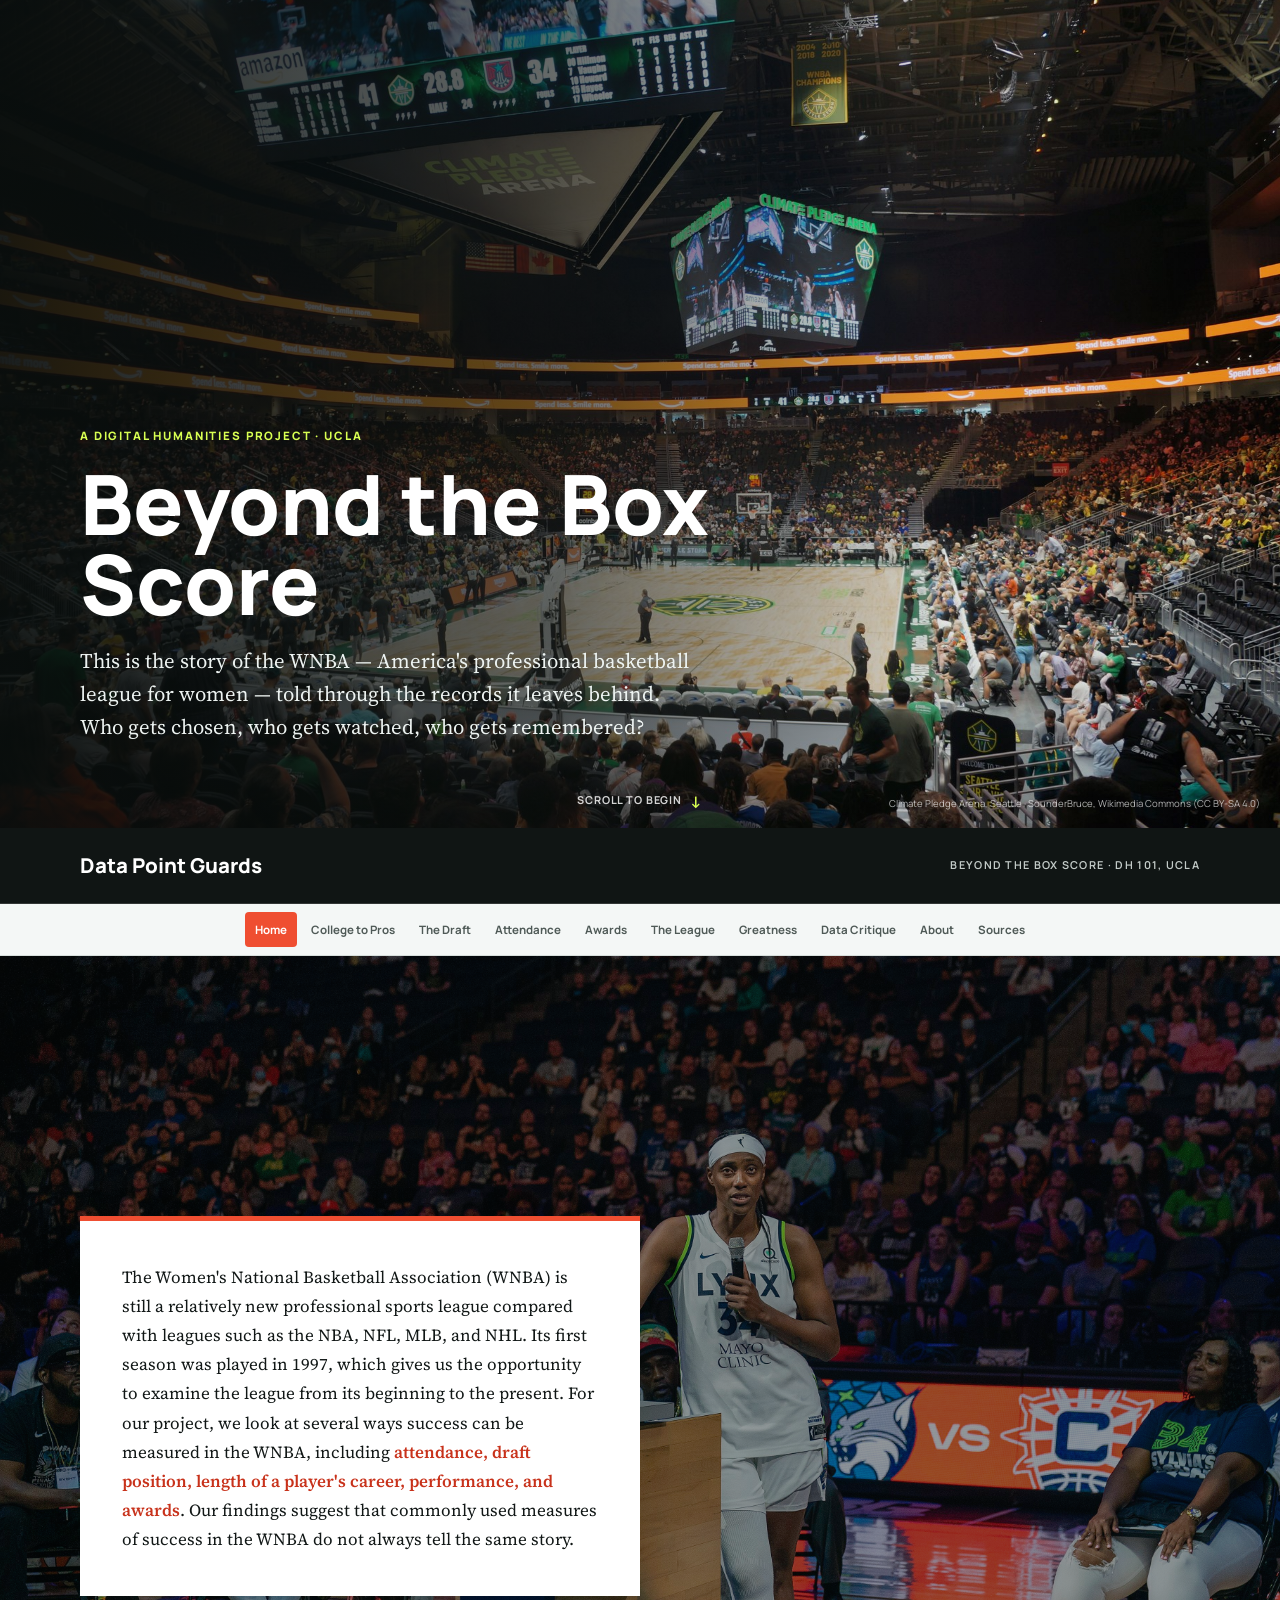
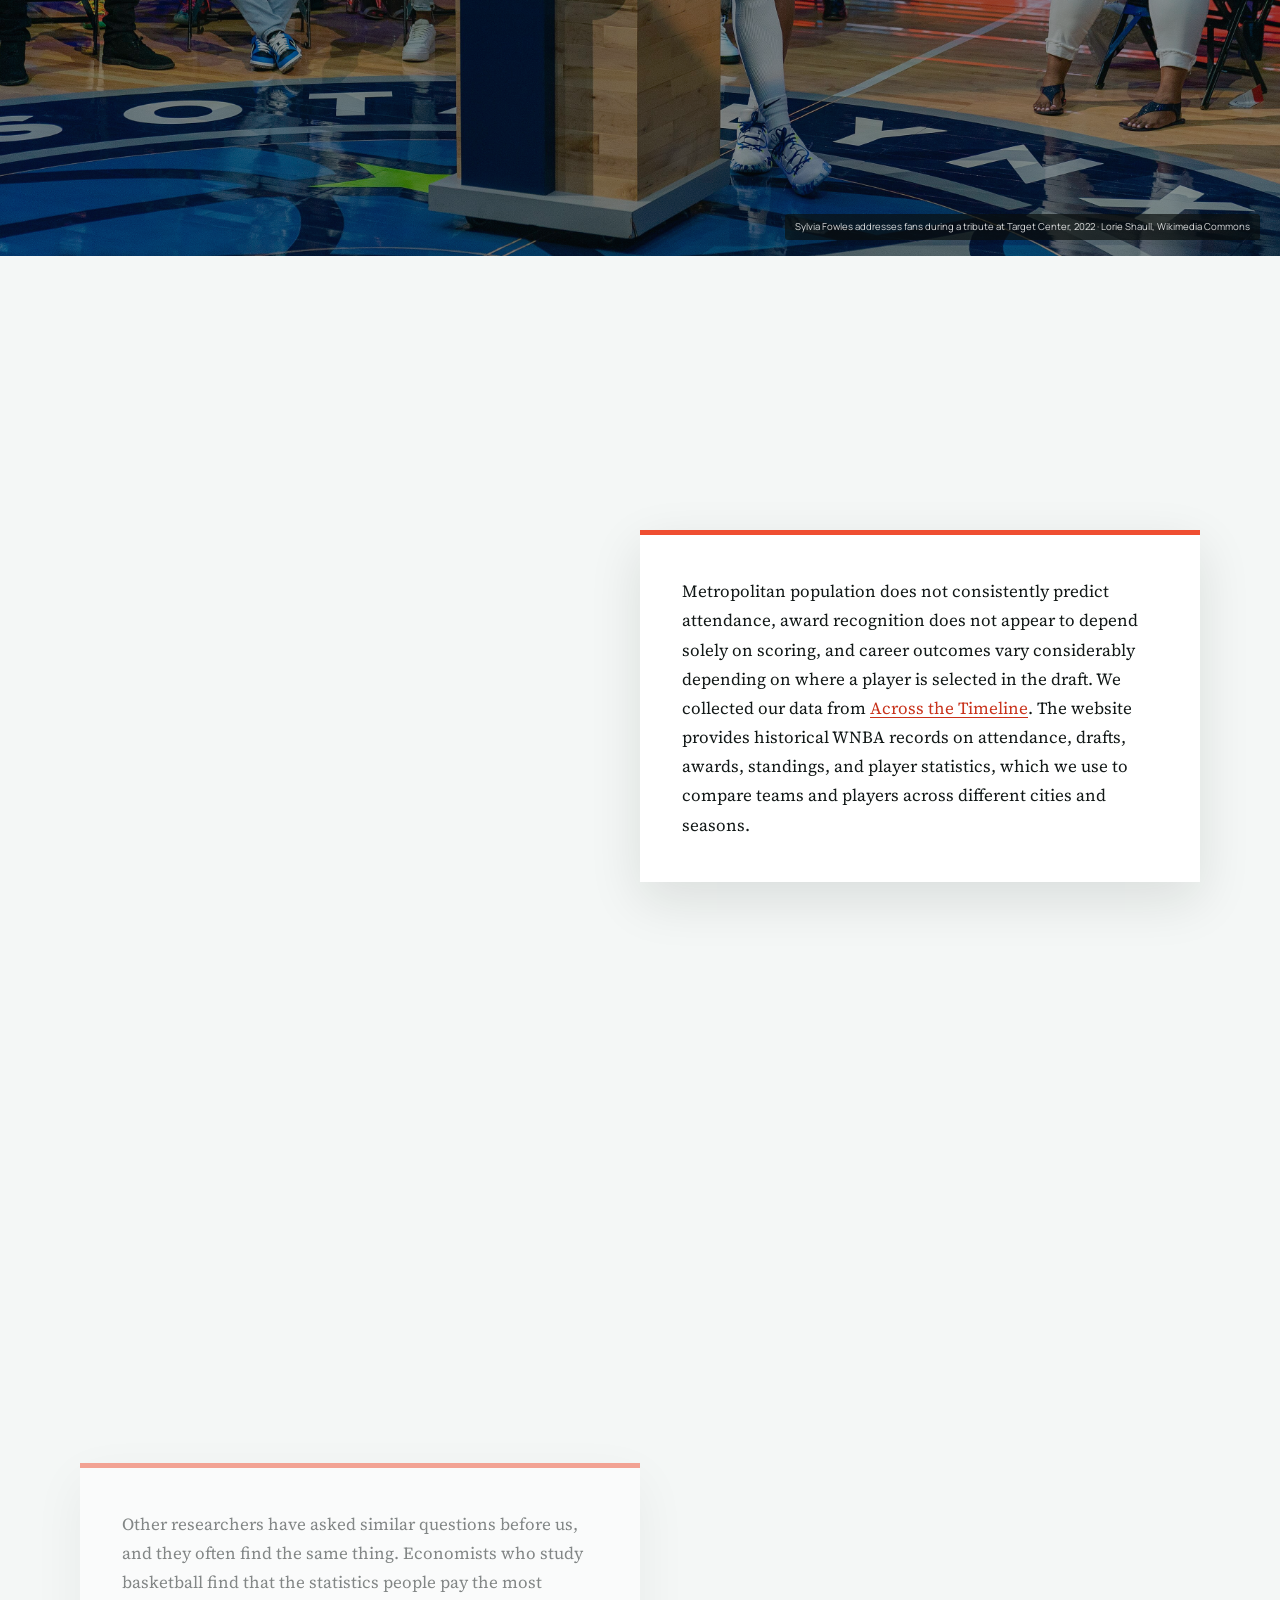
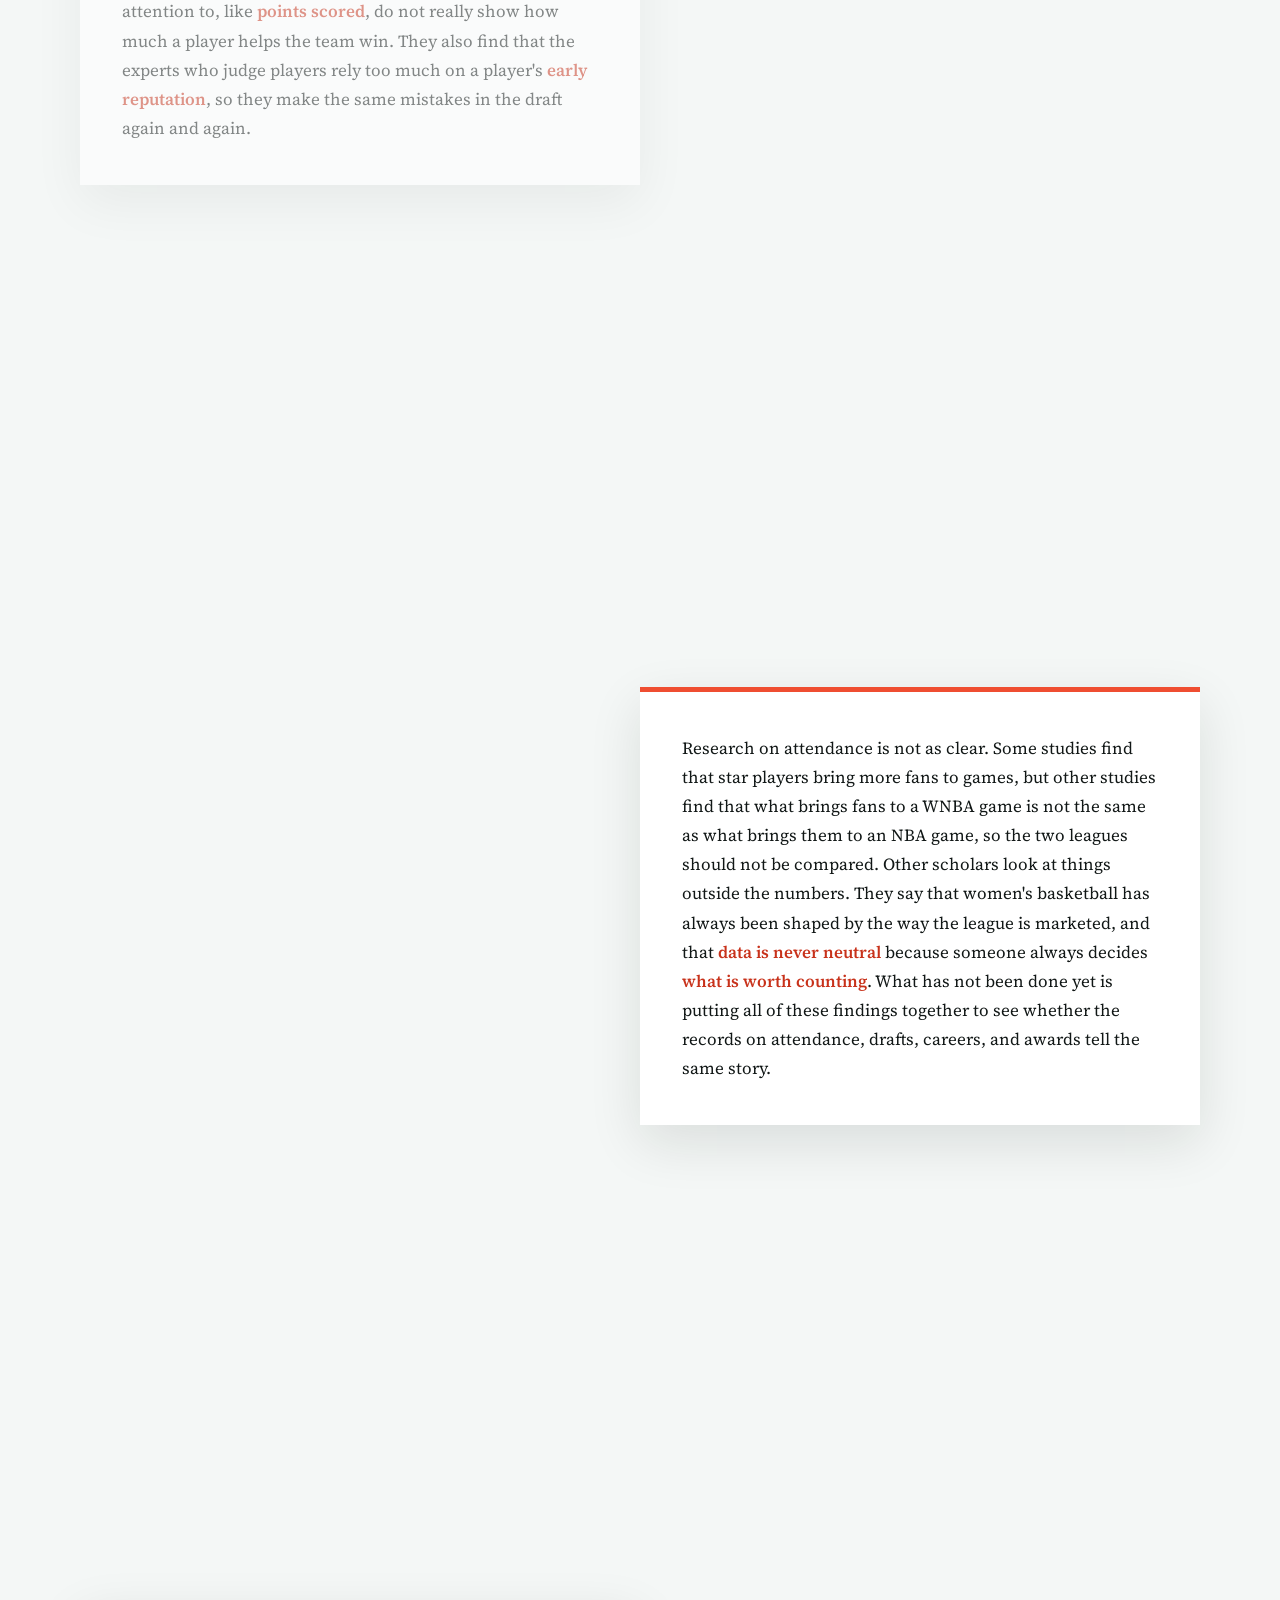
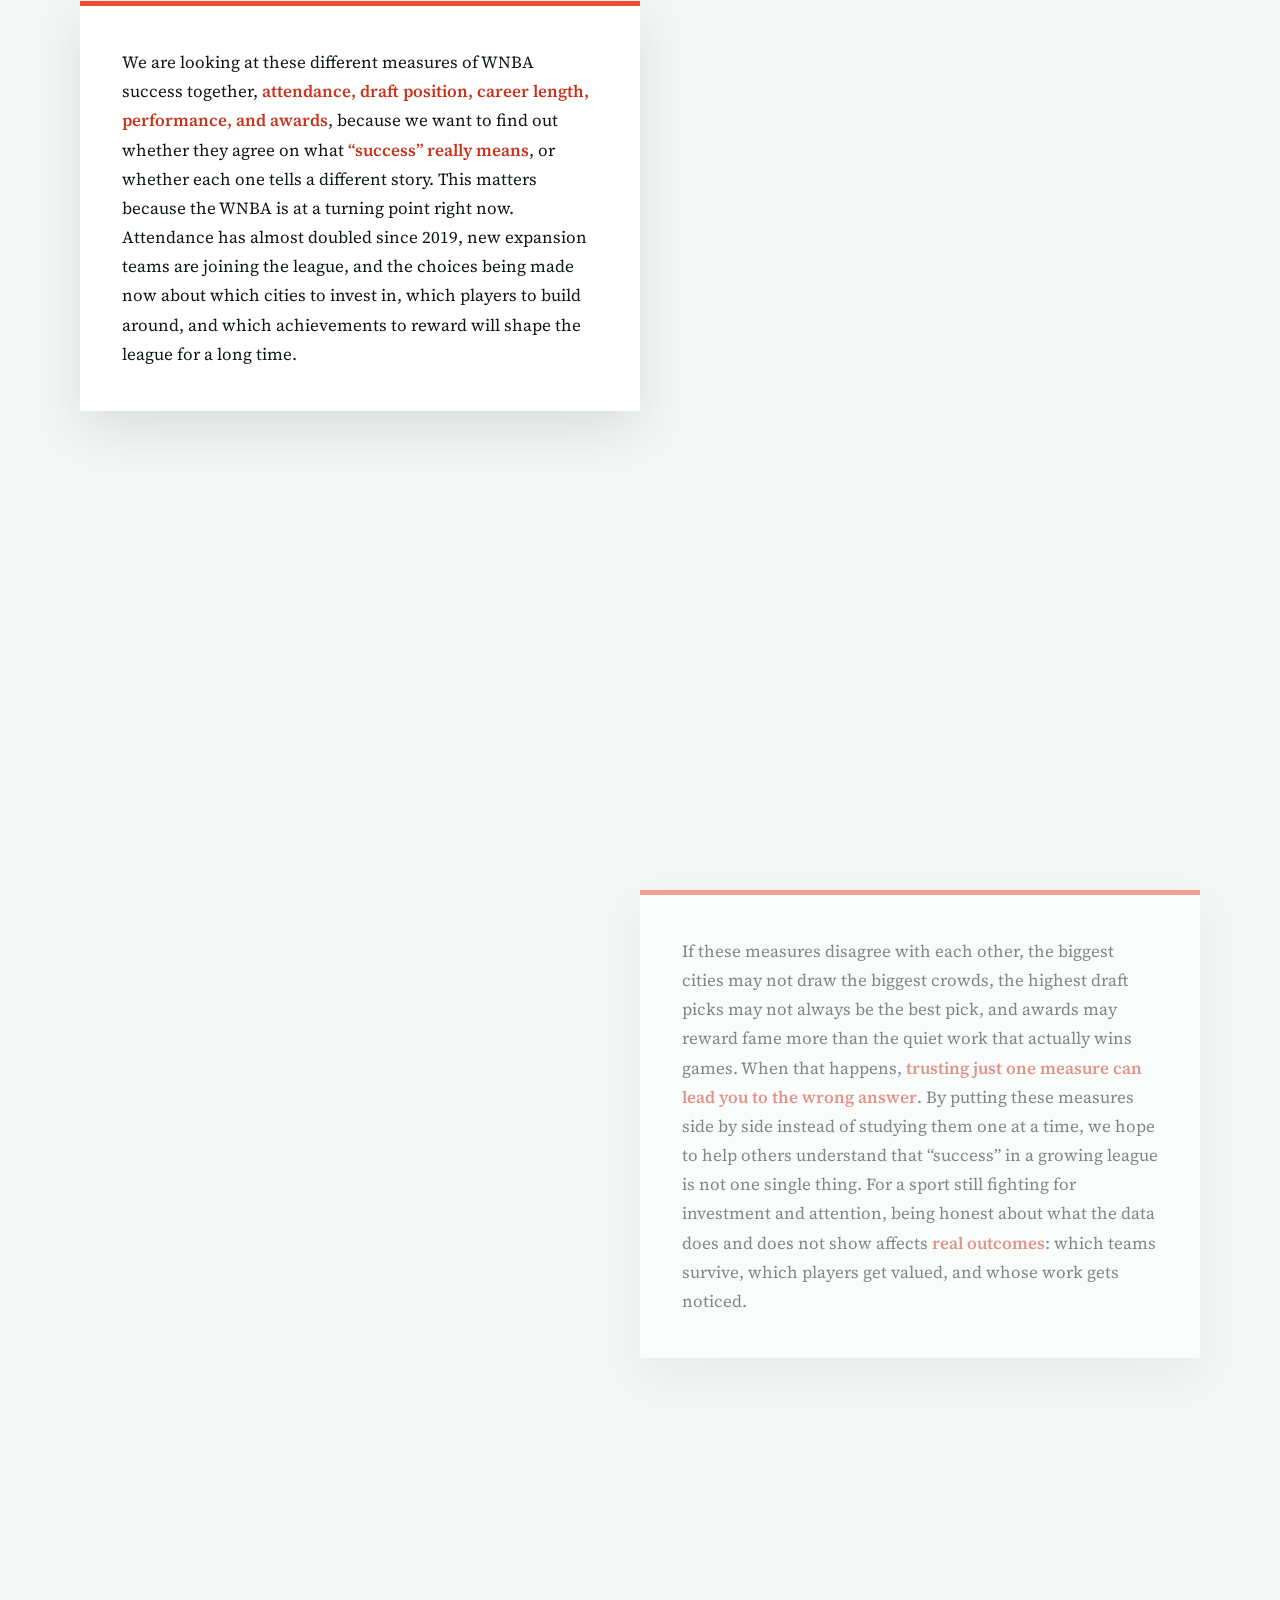
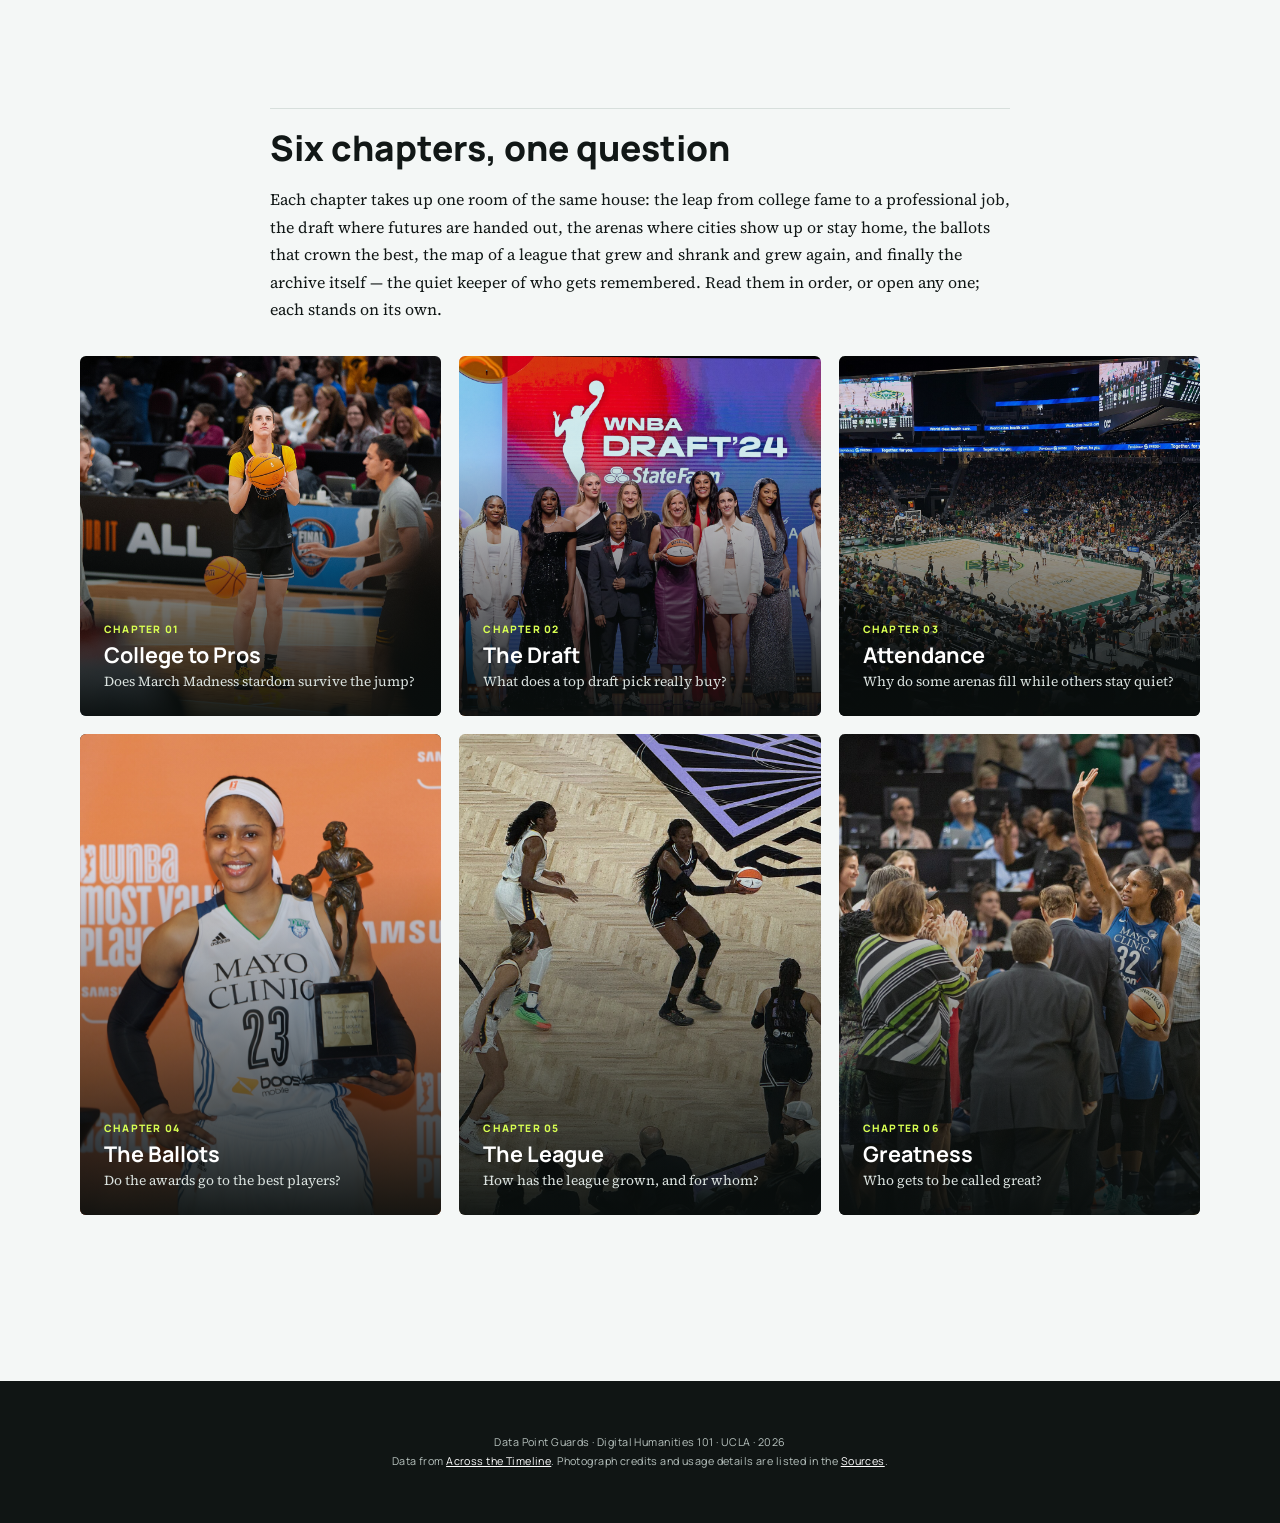
==== commit 810c70cf: "Add files via upload" ====
--- a/index.html
+++ b/index.html
@@ -5,7 +5,7 @@
 <meta name="viewport" content="width=device-width, initial-scale=1.0">
 <title>Data Point Guards — Beyond the Box Score</title>
 <link href="https://fonts.googleapis.com/css2?family=Manrope:wght@400;600;700;800&family=Source+Serif+4:opsz,wght@8..60,400;8..60,600&display=swap" rel="stylesheet">
-<link rel="stylesheet" href="style.css?v=11">
+<link rel="stylesheet" href="style.css">
 </head>
 <body>
 
@@ -30,9 +30,12 @@
 
 <nav>
   <a href="index.html" class="here">Home</a>
-  <a href="index.html#audience">Audience</a>
-  <a href="index.html#recognition">Recognition</a>
-  <a href="index.html#careers">Careers</a>
+  <a href="college.html">College to Pros</a>
+  <a href="draft.html">The Draft</a>
+  <a href="attendance.html">Attendance</a>
+  <a href="awards.html">Awards</a>
+  <a href="league.html">The League</a>
+  <a href="greatness.html">Greatness</a>
   <a href="data-critique.html">Data Critique</a>
   <a href="about.html">About</a>
   <a href="sources.html">Sources</a>
@@ -136,46 +139,39 @@
 <div class="spacer"></div>
 
 <div class="story" id="research-chapters">
-  <h2>From Research to Findings</h2>
-  <p>The research above leads to three connected views of WNBA success.</p>
-</div>
-
-<div class="grid finding-groups">
-  <section class="finding-group" id="audience">
-    <h3>Audience</h3>
-    <a href="attendance.html">
-      <img src="fig-attend.jpg" alt="A crowd fills Climate Pledge Arena for a Seattle Storm WNBA game">
-      <span class="chapter-copy"><strong>Attendance</strong><em>Why do some arenas fill while others stay quiet?</em></span>
-    </a>
-    <a href="league.html">
-      <img src="fig-league.jpg" alt="Golden State Valkyries players compete on their branded home court during the expansion team's inaugural season">
-      <span class="chapter-copy"><strong>The League</strong><em>How has the league grown, and for whom?</em></span>
-    </a>
-  </section>
-
-  <section class="finding-group" id="recognition">
-    <h3>Recognition</h3>
-    <a href="awards.html">
-      <img src="fig-awards.jpg" alt="Maya Moore holds her 2014 WNBA Most Valuable Player trophy">
-      <span class="chapter-copy"><strong>Awards</strong><em>Do the awards go to the best players?</em></span>
-    </a>
-    <a href="greatness.html">
-      <img src="fig-great.jpg" alt="Rebekkah Brunson is recognized after setting the WNBA career rebounding record">
-      <span class="chapter-copy"><strong>Greatness</strong><em>Who gets to be called great?</em></span>
-    </a>
-  </section>
-
-  <section class="finding-group" id="careers">
-    <h3>Careers</h3>
-    <a href="draft.html">
-      <img src="fig-draft.jpg" alt="The 2024 WNBA draft class poses together on stage with Commissioner Cathy Engelbert">
-      <span class="chapter-copy"><strong>The Draft</strong><em>What does a top draft pick really buy?</em></span>
-    </a>
-    <a href="college.html">
-      <img src="fig-college.jpg" alt="Caitlin Clark warms up on court during the 2024 NCAA women's basketball championship weekend">
-      <span class="chapter-copy"><strong>College to Pros</strong><em>Does March Madness stardom survive the jump?</em></span>
-    </a>
-  </section>
+  <h2>Six chapters, one question</h2>
+  <p>Each chapter takes up one room of the same house: the leap from college fame to a
+  professional job, the draft where futures are handed out, the arenas where cities show
+  up or stay home, the ballots that crown the best, the map of a league that grew and
+  shrank and grew again, and finally the archive itself &mdash; the quiet keeper of who
+  gets remembered. Read them in order, or open any one; each stands on its own.</p>
+</div>
+
+<div class="grid">
+  <a href="college.html">
+    <img src="fig-college.jpg" alt="Caitlin Clark warms up on court during the 2024 NCAA women's basketball championship weekend">
+    <span class="chapter-copy"><small>Chapter 01</small><strong>College to Pros</strong><em>Does March Madness stardom survive the jump?</em></span>
+  </a>
+  <a href="draft.html">
+    <img src="fig-draft.jpg" alt="The 2024 WNBA draft class poses together on stage with Commissioner Cathy Engelbert">
+    <span class="chapter-copy"><small>Chapter 02</small><strong>The Draft</strong><em>What does a top draft pick really buy?</em></span>
+  </a>
+  <a href="attendance.html">
+    <img src="fig-attend.jpg" alt="A crowd fills Climate Pledge Arena for a Seattle Storm WNBA game">
+    <span class="chapter-copy"><small>Chapter 03</small><strong>Attendance</strong><em>Why do some arenas fill while others stay quiet?</em></span>
+  </a>
+  <a href="awards.html">
+    <img src="fig-awards.jpg" alt="Maya Moore holds her 2014 WNBA Most Valuable Player trophy">
+    <span class="chapter-copy"><small>Chapter 04</small><strong>The Ballots</strong><em>Do the awards go to the best players?</em></span>
+  </a>
+  <a href="league.html">
+    <img src="fig-league.jpg" alt="Golden State Valkyries players compete on their branded home court during the expansion team's inaugural season">
+    <span class="chapter-copy"><small>Chapter 05</small><strong>The League</strong><em>How has the league grown, and for whom?</em></span>
+  </a>
+  <a href="greatness.html">
+    <img src="fig-great.jpg" alt="Rebekkah Brunson is recognized after setting the WNBA career rebounding record">
+    <span class="chapter-copy"><small>Chapter 06</small><strong>Greatness</strong><em>Who gets to be called great?</em></span>
+  </a>
 </div>
 
 <div class="spacer"></div>
@@ -228,6 +224,6 @@
   });
 </script>
 
-<script src="site.js?v=5"></script>
+<script src="site.js"></script>
 </body>
 </html>
--- a/style.css
+++ b/style.css
@@ -120,7 +120,7 @@
   gap: 4px;
   min-height: 52px;
   padding: 7px max(16px, calc((100vw - var(--wide)) / 2));
-  overflow: visible;
+  overflow-x: auto;
   scrollbar-width: none;
   background: rgba(244, 247, 246, 0.95);
   border-bottom: 1px solid var(--rule);
@@ -134,12 +134,11 @@
 nav a {
   flex: 0 0 auto;
   padding: 8px 10px;
-  color: #46514e;
+  color: var(--ink-soft);
   border-radius: 4px;
-  font-family: "Helvetica Neue", Arial, sans-serif;
-  font-size: 0.76rem;
-  font-weight: 600;
-  letter-spacing: 0.005em;
+  font-family: var(--sans);
+  font-size: 0.72rem;
+  font-weight: 700;
   text-decoration: none;
 }
 
@@ -151,94 +150,6 @@
 nav a.here {
   color: var(--surface);
   background: var(--accent);
-  font-weight: 650;
-}
-
-.nav-group {
-  position: relative;
-  flex: 0 0 auto;
-}
-
-.nav-group > .nav-category::after {
-  display: inline-block;
-  width: 6px;
-  height: 6px;
-  margin-left: 6px;
-  content: "";
-  border-right: 1.5px solid currentColor;
-  border-bottom: 1.5px solid currentColor;
-  opacity: 0.58;
-  transform: translateY(-2px) rotate(45deg);
-  transition: transform 0.18s ease;
-}
-
-.nav-group.open > .nav-category::after {
-  transform: translateY(2px) rotate(-135deg);
-}
-
-.nav-group.open > .nav-category:not(.here) {
-  color: var(--ink);
-  background: var(--surface);
-}
-
-.nav-submenu {
-  position: absolute;
-  top: calc(100% + 8px);
-  left: 50%;
-  z-index: 100;
-  display: none;
-  min-width: 190px;
-  padding: 7px;
-  transform: translateX(-50%);
-  background: var(--surface);
-  border: 1px solid var(--rule);
-  border-radius: var(--radius);
-  box-shadow: var(--shadow);
-}
-
-.nav-group.open .nav-submenu {
-  display: grid;
-  gap: 4px;
-}
-
-nav .nav-submenu a {
-  width: 100%;
-  padding: 10px 12px;
-  color: var(--ink-soft);
-  background: transparent;
-  white-space: nowrap;
-}
-
-nav .nav-submenu a:hover,
-nav .nav-submenu a:focus-visible {
-  color: var(--ink);
-  background: var(--paper);
-}
-
-@media (min-width: 901px) {
-  nav > a,
-  .nav-group > .nav-category {
-    border-bottom: 2px solid transparent;
-    border-radius: 0;
-  }
-
-  nav > a:hover,
-  nav > a:focus-visible,
-  .nav-group > .nav-category:hover,
-  .nav-group > .nav-category:focus-visible {
-    color: var(--ink);
-    background: transparent;
-    border-bottom-color: rgba(239, 78, 49, 0.45);
-  }
-
-  nav > a.here,
-  .nav-group > .nav-category.here,
-  nav .nav-group.open > .nav-category,
-  nav .nav-group.open > .nav-category:not(.here) {
-    color: var(--ink);
-    background: transparent;
-    border-bottom-color: var(--accent);
-  }
 }
 
 /* Homepage hero */
@@ -727,59 +638,13 @@
   font-weight: 600;
 }
 
-#research-chapters {
-  width: min(var(--wide), calc(100% - 48px));
-  margin-inline: auto;
-  padding: 28px 0 0;
-  background: transparent;
-  border-top: 1px solid var(--rule);
-  border-bottom: 0;
-  text-align: center;
-}
-
-#research-chapters h2 {
-  margin: 0 0 18px;
-  padding: 0;
-  border: 0;
-  font-size: clamp(1.7rem, 2.6vw, 2.2rem);
-}
-
-#research-chapters h2::after {
-  display: none;
-}
-
-#research-chapters p {
-  max-width: 660px;
-  margin: 0 auto;
-  color: var(--ink-soft);
-}
-
 /* Homepage chapter index */
 .grid {
   display: grid;
   grid-template-columns: repeat(3, minmax(0, 1fr));
   gap: 18px;
   width: min(var(--wide), calc(100% - 48px));
-  margin: 36px auto 0;
-}
-
-.finding-group {
-  display: grid;
-  grid-template-rows: auto repeat(2, minmax(360px, 1fr));
-  gap: 18px;
-  min-width: 0;
-  scroll-margin-top: 72px;
-}
-
-.finding-group h3 {
-  margin: 0;
-  padding: 0 0 12px;
-  color: var(--ink);
-  border-bottom: 4px solid var(--accent);
-  font-family: var(--sans);
-  font-size: clamp(1.25rem, 2vw, 1.6rem);
-  font-weight: 800;
-  line-height: 1.2;
+  margin: 32px auto 0;
 }
 
 .grid a {
@@ -1100,10 +965,6 @@
 
 .pager a:last-child {
   text-align: right;
-}
-
-.pager .pager-next {
-  margin-left: auto;
 }
 
 .pager span {
@@ -1187,39 +1048,8 @@
     font-size: 0.8rem;
   }
 
-  .nav-group {
-    min-width: 0;
-  }
-
-  .nav-group > .nav-category {
-    width: 100%;
-  }
-
-  .nav-group.open {
-    grid-column: 1 / -1;
-  }
-
-  .nav-submenu {
-    position: static;
-    grid-template-columns: repeat(2, minmax(0, 1fr));
-    min-width: 0;
-    margin-top: 6px;
-    padding: 6px;
-    transform: none;
-    box-shadow: none;
-  }
-
-  nav .nav-submenu a {
-    min-height: 46px;
-    white-space: normal;
-  }
-
   .grid {
     grid-template-columns: repeat(2, minmax(0, 1fr));
-  }
-
-  .finding-group {
-    grid-template-rows: auto repeat(2, minmax(360px, 1fr));
   }
 
   .intro-panel {
@@ -1296,10 +1126,6 @@
     min-height: 410px;
   }
 
-  .finding-group {
-    grid-template-rows: auto repeat(2, minmax(410px, 1fr));
-  }
-
   .step {
     align-items: flex-start;
     justify-content: center;
@@ -1349,10 +1175,6 @@
 
   .pager a:last-child {
     text-align: left;
-  }
-
-  .pager .pager-next {
-    margin-left: 0;
   }
 }
 
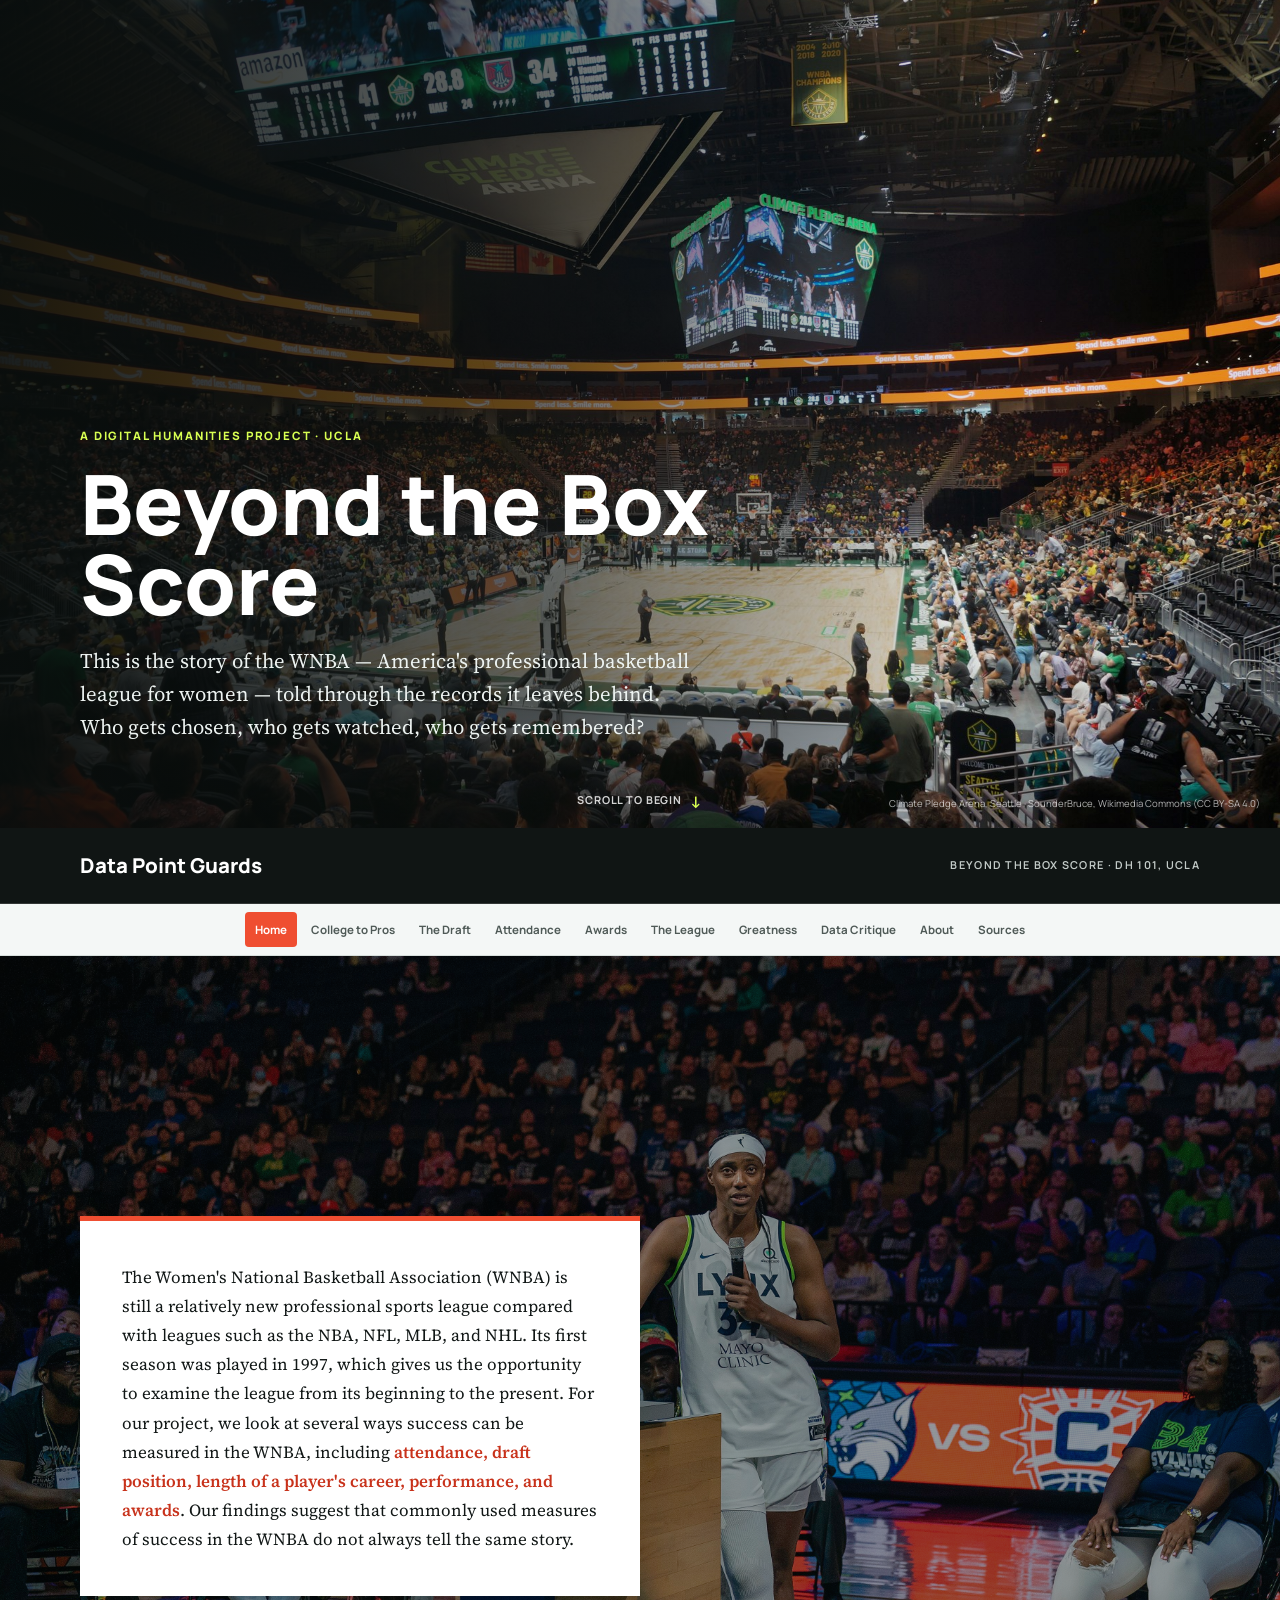
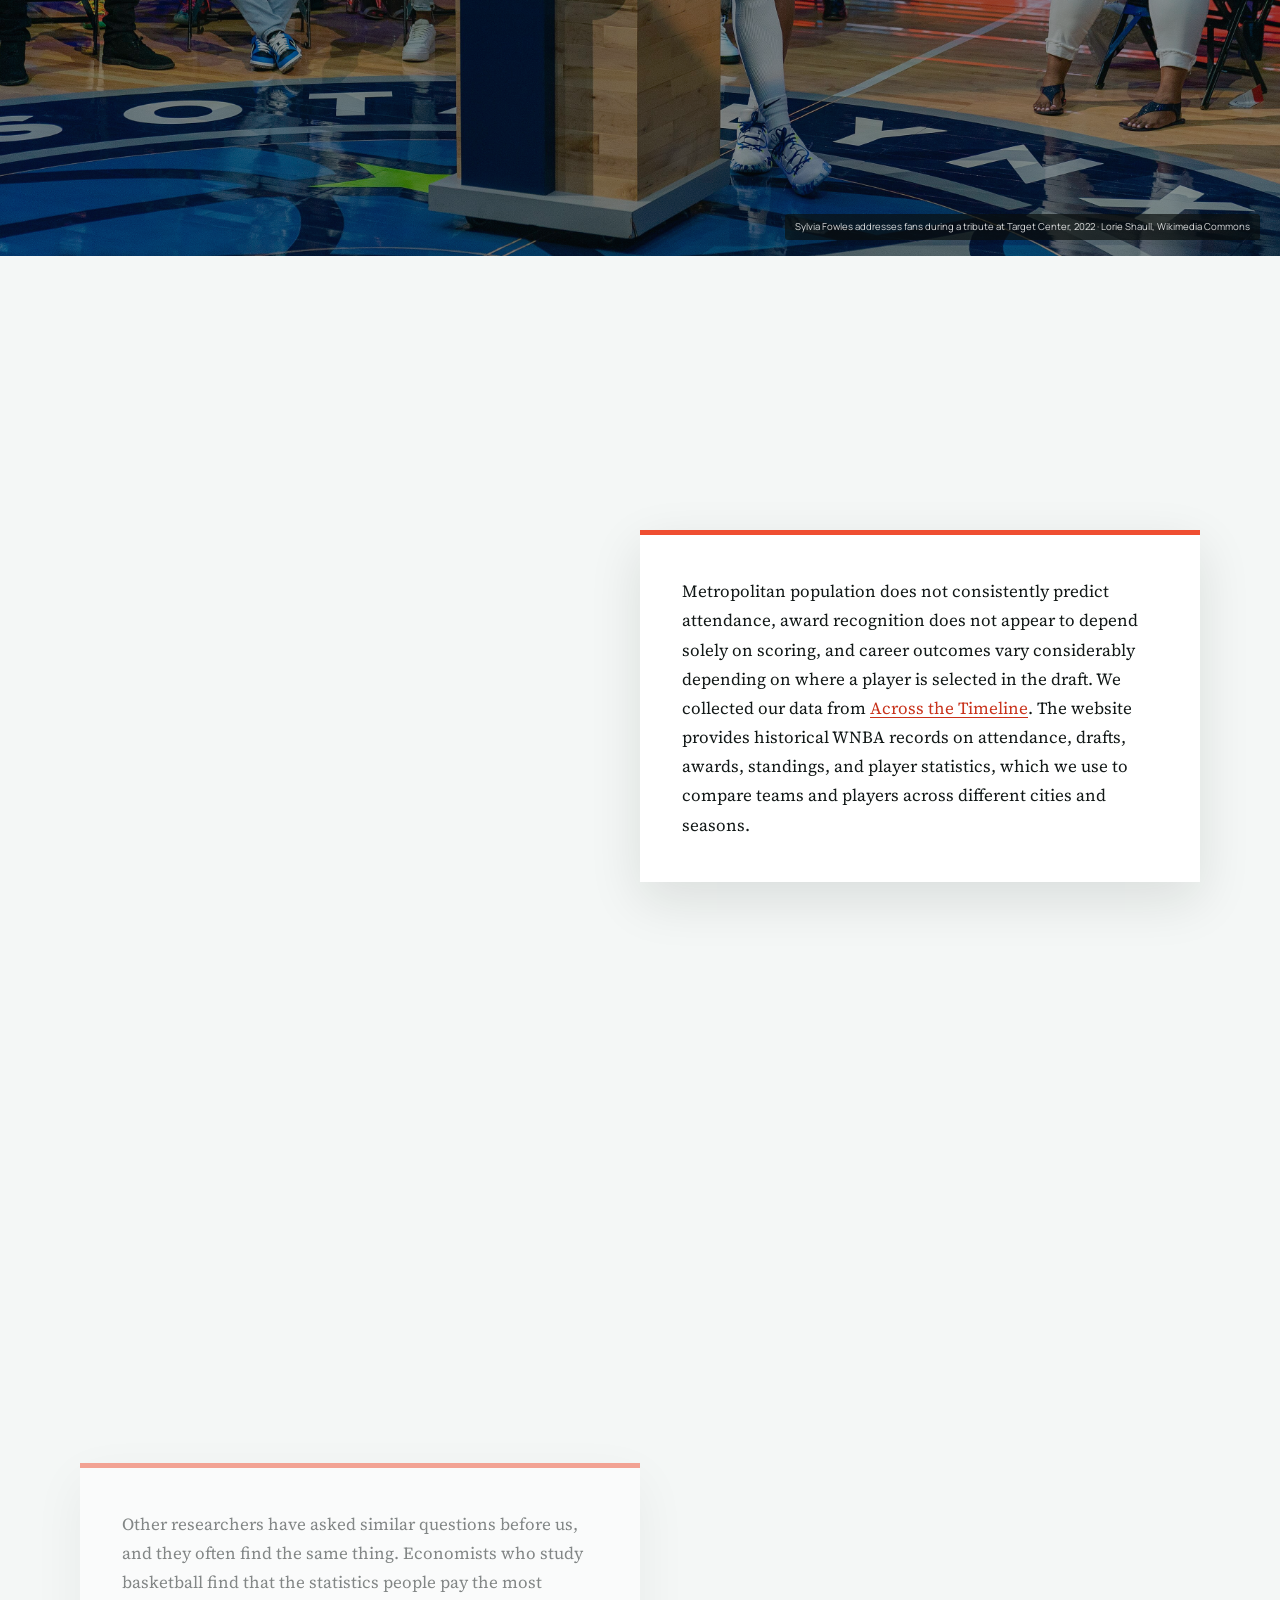
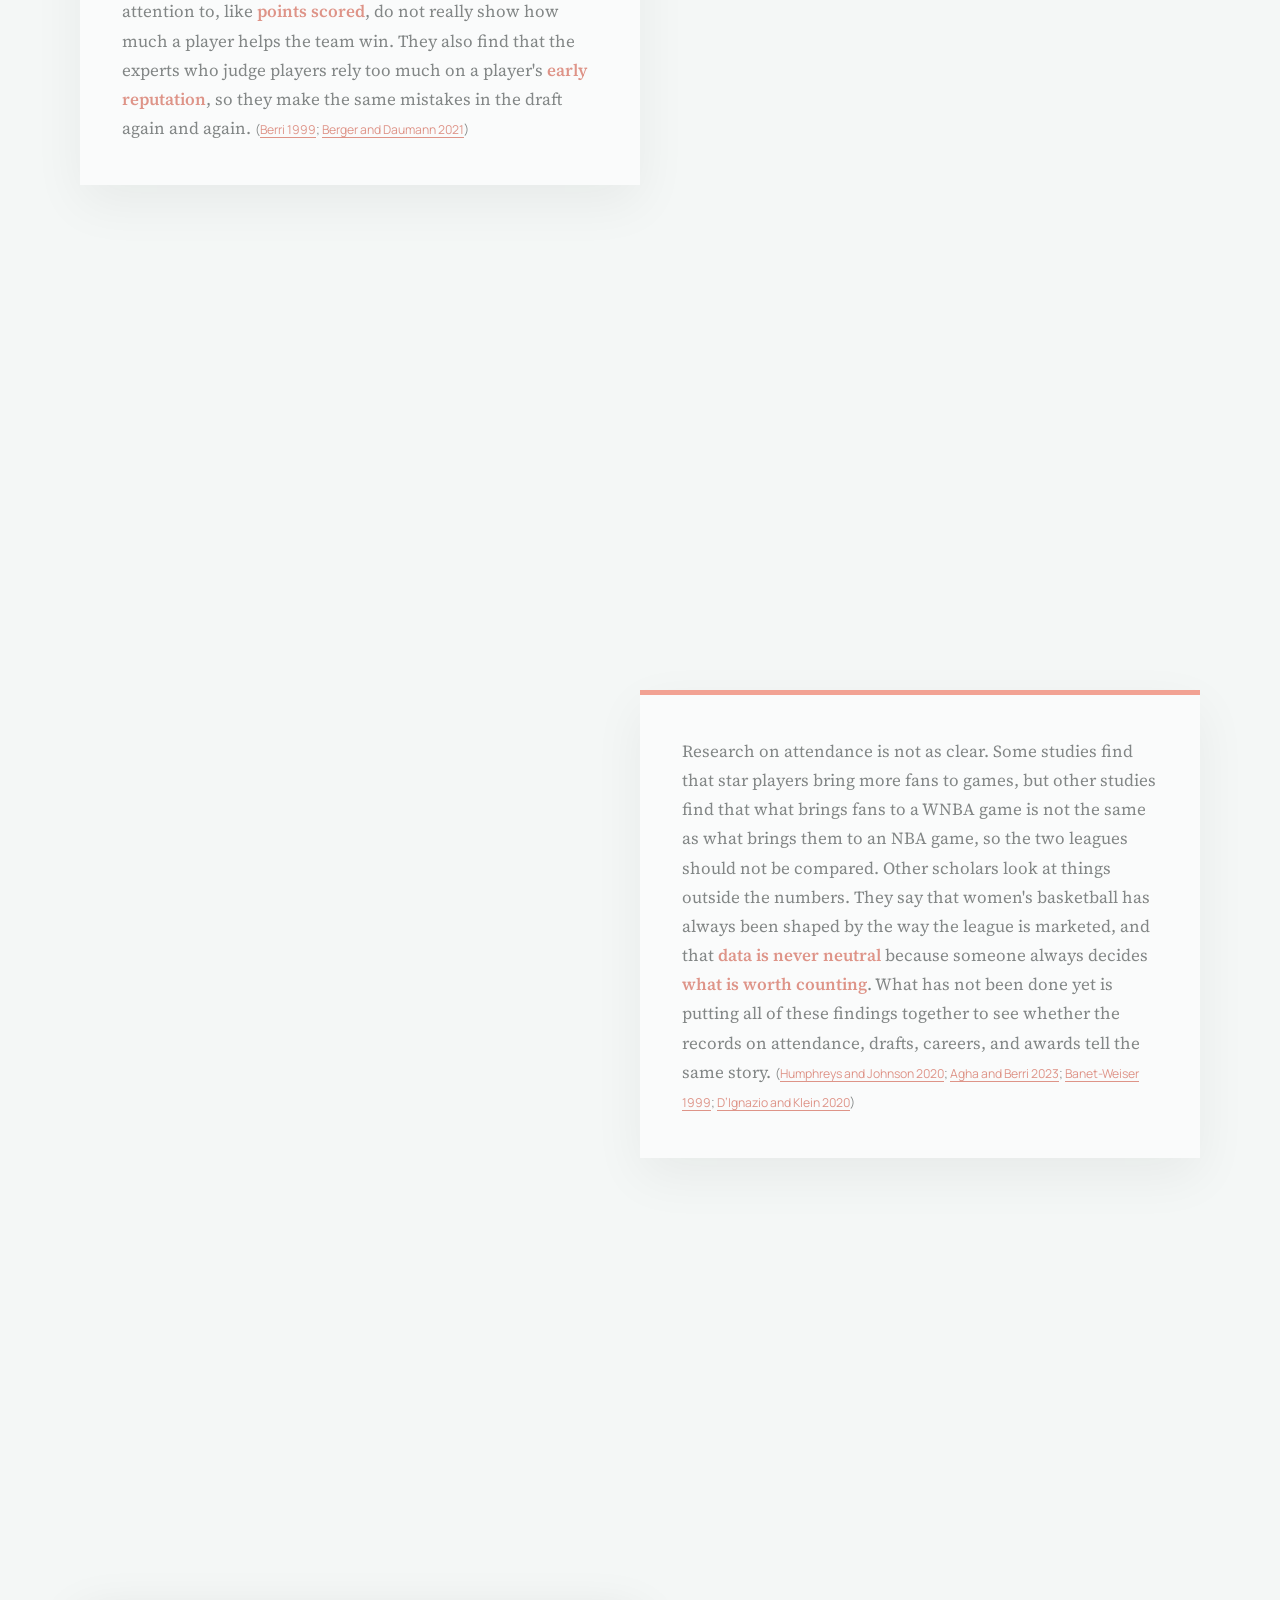
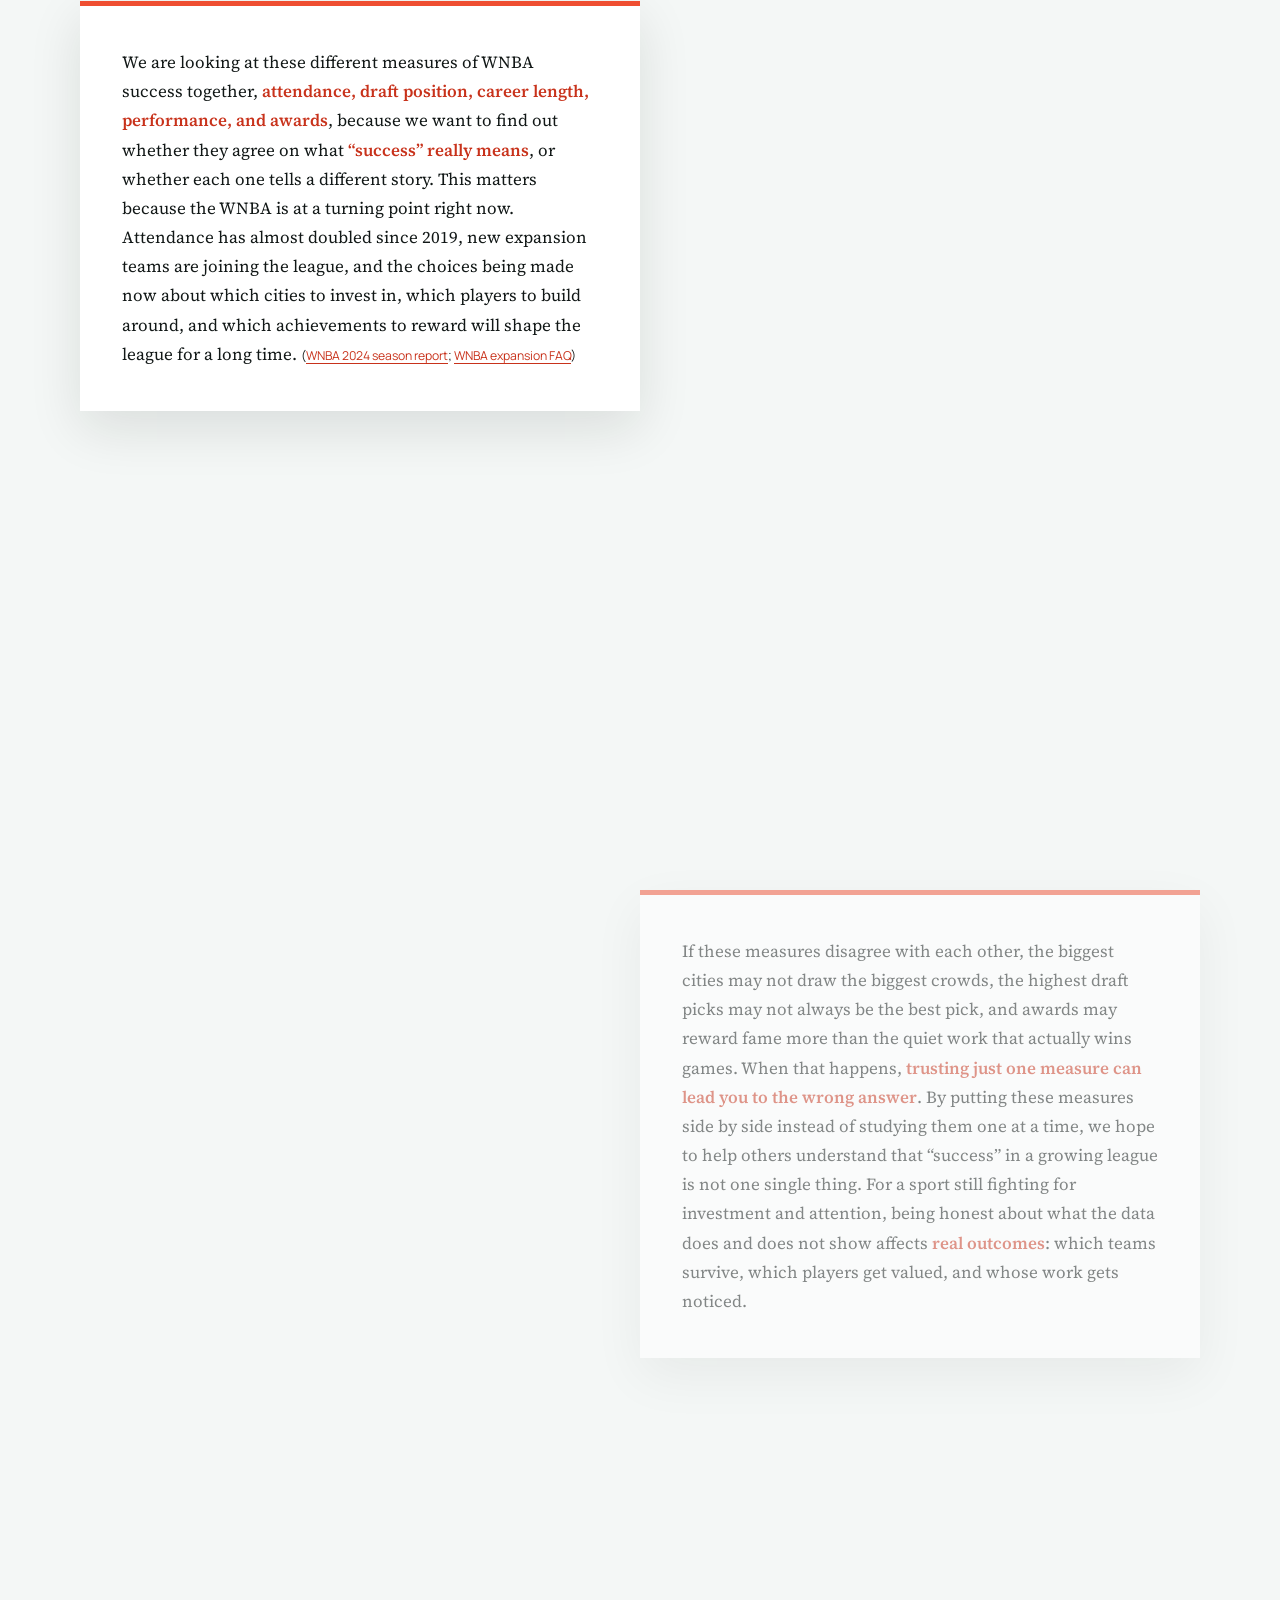
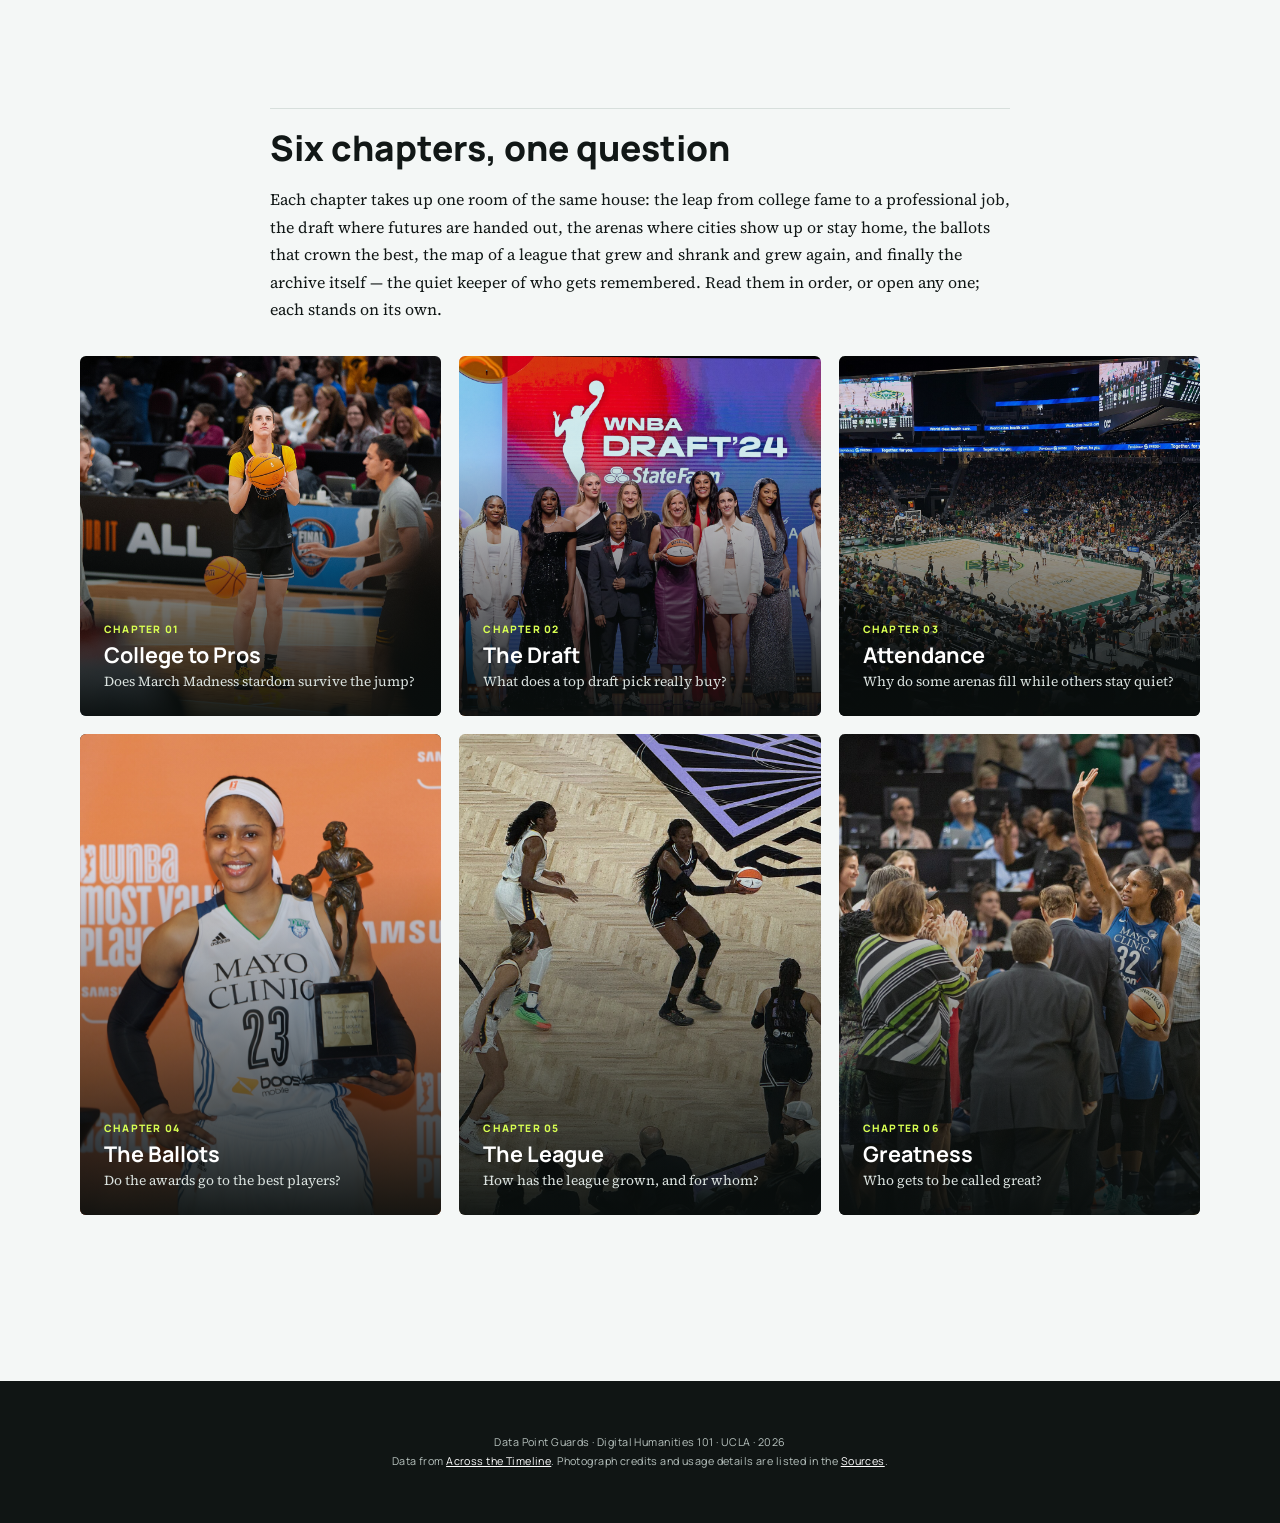
==== commit cbf0bcd8: "Add files via upload" ====
--- a/index.html
+++ b/index.html
@@ -4,8 +4,8 @@
 <meta charset="UTF-8">
 <meta name="viewport" content="width=device-width, initial-scale=1.0">
 <title>Data Point Guards — Beyond the Box Score</title>
-<link href="https://fonts.googleapis.com/css2?family=Manrope:wght@400;600;700;800&family=Source+Serif+4:opsz,wght@8..60,400;8..60,600&display=swap" rel="stylesheet">
-<link rel="stylesheet" href="style.css">
+<link href="https://fonts.googleapis.com/css2?family=Manrope:wght@400;600;700;800&amp;family=Source+Serif+4:opsz,wght@8..60,400;8..60,600&amp;display=swap" rel="stylesheet">
+<link rel="stylesheet" href="style.css?v=15">
 </head>
 <body>
 
@@ -86,7 +86,10 @@
         pay the most attention to, like <span class="key-idea">points scored</span>, do not really show how much a
         player helps the team win. They also find that the experts who judge players rely
         too much on a player's <span class="key-idea">early reputation</span>, so they make the same mistakes in the
-        draft again and again.</p>
+        draft again and again. <span class="inline-citations">(<a
+        href="https://doi.org/10.1002/1099-1468(199912)20:8%3C411::AID-MDE957%3E3.0.CO;2-G">Berri
+        1999</a>; <a href="https://doi.org/10.1002/mde.3305">Berger and Daumann
+        2021</a>)</span></p>
       </div>
     </section>
 
@@ -100,7 +103,12 @@
         league is marketed, and that <span class="key-idea">data is never neutral</span> because someone always decides
         <span class="key-idea">what is worth counting</span>. What has not been done yet is putting all of these
         findings together to see whether the records on attendance, drafts, careers, and
-        awards tell the same story.</p>
+        awards tell the same story. <span class="inline-citations">(<a
+        href="https://doi.org/10.1177/1527002519885441">Humphreys and Johnson 2020</a>;
+        <a href="https://doi.org/10.32731/ijsf.181.022023.03">Agha and Berri
+        2023</a>; <a href="https://doi.org/10.1177/0193723599234004">Banet-Weiser
+        1999</a>; <a href="https://data-feminism.mitpress.mit.edu/">D&rsquo;Ignazio
+        and Klein 2020</a>)</span></p>
       </div>
     </section>
 
@@ -114,7 +122,10 @@
         Attendance has almost doubled since 2019, new expansion teams are joining the
         league, and the choices being made now about which cities to invest in, which
         players to build around, and which achievements to reward will shape the league
-        for a long time.</p>
+        for a long time. <span class="inline-citations">(<a
+        href="https://www.wnba.com/webview/news/wnba-delivers-record-setting-2024-season">WNBA
+        2024 season report</a>; <a href="https://www.wnba.com/faq">WNBA expansion
+        FAQ</a>)</span></p>
       </div>
     </section>
 
@@ -224,6 +235,6 @@
   });
 </script>
 
-<script src="site.js"></script>
+<script src="site.js?v=15"></script>
 </body>
 </html>
--- a/style.css
+++ b/style.css
@@ -442,6 +442,36 @@
   background: #e9efed;
 }
 
+.viz-media {
+  overflow: hidden;
+  background: #fff;
+  border: 1px solid var(--rule);
+  border-radius: 4px;
+}
+
+.viz-media img {
+  display: block;
+  width: 100%;
+  height: auto;
+}
+
+.viz-source {
+  margin: 14px 0 0;
+  color: var(--ink-faint);
+  font-family: var(--sans);
+  font-size: 0.7rem;
+  line-height: 1.6;
+}
+
+.viz-source a {
+  color: var(--accent-dark);
+  text-underline-offset: 2px;
+}
+
+.chart-box.chart-box-tall {
+  height: 720px;
+}
+
 .data-table {
   overflow-x: auto;
 }
@@ -633,6 +663,12 @@
   text-underline-offset: 3px;
 }
 
+.inline-citations {
+  font-family: var(--sans);
+  font-size: 0.72em;
+  line-height: 1.4;
+}
+
 .key-idea {
   color: var(--accent-dark);
   font-weight: 600;
@@ -869,30 +905,6 @@
   margin: 0 0 36px;
 }
 
-.bib h3 {
-  margin: 40px 0 8px;
-  color: var(--accent);
-  font-family: var(--sans);
-  font-size: 0.78rem;
-  font-weight: 850;
-  letter-spacing: 0.1em;
-  text-transform: uppercase;
-}
-
-.bib h3 a {
-  color: inherit;
-  text-decoration: none;
-}
-
-.bib .bib-q {
-  margin: 0 0 18px;
-  padding-bottom: 14px;
-  color: var(--ink-faint);
-  border-bottom: 1px solid var(--rule);
-  font-size: 0.88rem;
-  font-style: italic;
-}
-
 .bib p.ref {
   margin: 0 0 16px;
   padding-left: 2em;
@@ -905,6 +917,167 @@
   overflow-wrap: anywhere;
 }
 
+.bib .annotation {
+  margin: -4px 0 30px;
+  padding: 20px 22px;
+  color: var(--ink-soft);
+  background: var(--surface);
+  border: 1px solid var(--rule);
+  border-left: 4px solid var(--accent);
+  border-radius: 0 var(--radius) var(--radius) 0;
+}
+
+.bib .annotation p {
+  margin: 0;
+  font-size: 0.86rem;
+  line-height: 1.75;
+}
+
+.bib-toolbar {
+  display: flex;
+  align-items: center;
+  justify-content: space-between;
+  gap: 18px;
+  margin-top: 30px;
+  padding: 14px 0;
+  border-top: 2px solid var(--ink);
+  border-bottom: 1px solid var(--rule);
+  font-family: var(--sans);
+}
+
+.bib-count {
+  color: var(--ink-soft);
+  font-size: 0.7rem;
+  font-weight: 800;
+  letter-spacing: 0.08em;
+  text-transform: uppercase;
+}
+
+.bib-controls {
+  display: flex;
+  gap: 8px;
+}
+
+.bib-controls button {
+  min-height: 38px;
+  padding: 8px 13px;
+  color: var(--ink);
+  background: var(--surface);
+  border: 1px solid var(--rule);
+  border-radius: var(--radius);
+  font: 750 0.7rem/1 var(--sans);
+  cursor: pointer;
+  transition: color 0.2s ease, background 0.2s ease, border-color 0.2s ease;
+}
+
+.bib-controls button:hover:not(:disabled) {
+  color: var(--surface);
+  background: var(--ink);
+  border-color: var(--ink);
+}
+
+.bib-controls button:focus-visible,
+.annotation-details summary:focus-visible {
+  outline: 3px solid var(--lime);
+  outline-offset: 3px;
+}
+
+.bib-controls button:disabled {
+  cursor: default;
+  opacity: 0.42;
+}
+
+.annotated-bib {
+  margin-top: 0;
+}
+
+.bib-entry {
+  padding: 24px 0 28px;
+  border-bottom: 1px solid var(--rule);
+}
+
+.annotated-bib .bib-entry p.ref {
+  margin: 0 0 14px;
+}
+
+.annotation-details {
+  overflow: hidden;
+  background: var(--surface);
+  border: 1px solid var(--rule);
+  border-radius: var(--radius);
+}
+
+.annotation-details summary {
+  display: flex;
+  align-items: center;
+  justify-content: space-between;
+  gap: 16px;
+  min-height: 50px;
+  padding: 11px 13px 11px 16px;
+  color: var(--accent-dark);
+  font-family: var(--sans);
+  font-size: 0.72rem;
+  font-weight: 800;
+  letter-spacing: 0.04em;
+  list-style: none;
+  cursor: pointer;
+  user-select: none;
+  transition: color 0.2s ease, background 0.2s ease;
+}
+
+.annotation-details summary::-webkit-details-marker {
+  display: none;
+}
+
+.annotation-details summary:hover {
+  color: var(--ink);
+  background: #edf2f0;
+}
+
+.annotation-summary-icon {
+  display: grid;
+  flex: 0 0 26px;
+  width: 26px;
+  height: 26px;
+  place-items: center;
+  color: var(--surface);
+  background: var(--accent);
+  border-radius: 50%;
+  font-size: 1rem;
+  line-height: 1;
+}
+
+.annotation-summary-icon::before {
+  content: "+";
+}
+
+.annotation-details[open] summary {
+  color: var(--ink);
+  background: #edf2f0;
+}
+
+.annotation-details[open] .annotation-summary-icon {
+  background: var(--ink);
+}
+
+.annotation-details[open] .annotation-summary-icon::before {
+  content: "-";
+}
+
+.annotation-details .annotation {
+  margin: 0;
+  padding: 20px 22px 22px;
+  background: #fff;
+  border: 0;
+  border-top: 1px solid var(--rule);
+  border-radius: 0;
+}
+
+.annotation-details .annotation p {
+  font-size: 0.86rem;
+  line-height: 1.78;
+}
+
 .team {
   font-family: var(--sans);
   font-size: 0.84rem;
@@ -920,7 +1093,7 @@
 }
 
 .page-about .profile {
-  margin: 26px 0;
+  margin: 0;
   padding: 24px;
   background: var(--surface);
   border: 1px solid var(--rule);
@@ -928,16 +1101,142 @@
   border-radius: var(--radius);
 }
 
-.page-about .profile h2 {
+.page-about .profile h3 {
   margin: 0 0 12px;
   padding: 0;
   border: 0;
-  font-size: 1.32rem;
+  font-family: var(--sans);
+  font-size: 1.24rem;
+  font-weight: 800;
+  line-height: 1.2;
 }
 
 .page-about .profile p {
   margin: 0;
-  font-size: 0.94rem;
+  font-size: 0.88rem;
+  line-height: 1.7;
+}
+
+.page-about .profile .member-role {
+  margin: -3px 0 14px;
+  color: var(--accent-dark);
+  font-family: var(--sans);
+  font-size: 0.67rem;
+  font-weight: 800;
+  letter-spacing: 0.08em;
+  line-height: 1.4;
+  text-transform: uppercase;
+}
+
+.page-about .story {
+  width: min(980px, calc(100% - 48px));
+}
+
+.page-about .about-lead {
+  max-width: 850px;
+  font-size: 1.18rem;
+  line-height: 1.72;
+}
+
+.dh-levels {
+  margin-top: 58px;
+  border-bottom: 1px solid var(--rule);
+}
+
+.dh-level {
+  position: relative;
+  padding: 44px 0 50px 140px;
+  border-top: 2px solid var(--ink);
+}
+
+.dh-level .level-number {
+  position: absolute;
+  top: 52px;
+  left: 0;
+  color: var(--accent);
+  font-family: var(--sans);
+  font-size: 0.68rem;
+  font-weight: 850;
+  letter-spacing: 0.12em;
+  text-transform: uppercase;
+}
+
+.dh-level h2,
+.team-section > h2,
+.about-acknowledgments h2,
+.about-readings h2 {
+  margin: 0 0 22px;
+  padding: 0;
+  border: 0;
+}
+
+.dh-level h3 {
+  margin: 32px 0 9px;
+  color: var(--accent-dark);
+  font-family: var(--sans);
+  font-size: 0.72rem;
+  font-weight: 850;
+  letter-spacing: 0.09em;
+  text-transform: uppercase;
+}
+
+.dh-level p {
+  font-size: 0.98rem;
+  line-height: 1.78;
+}
+
+.section-kicker {
+  margin-bottom: 10px;
+  color: var(--accent);
+  font-family: var(--sans);
+  font-size: 0.68rem;
+  font-weight: 850;
+  letter-spacing: 0.13em;
+  text-transform: uppercase;
+}
+
+.team-section {
+  margin-top: 78px;
+}
+
+.team-section > p {
+  max-width: 760px;
+  color: var(--ink-soft);
+}
+
+.team-list {
+  display: grid;
+  grid-template-columns: repeat(2, minmax(0, 1fr));
+  gap: 16px;
+  margin-top: 34px;
+}
+
+.about-acknowledgments,
+.about-readings {
+  margin-top: 76px;
+}
+
+.about-acknowledgments {
+  max-width: 820px;
+  padding-top: 34px;
+  border-top: 1px solid var(--rule);
+}
+
+.about-acknowledgments p {
+  margin-bottom: 12px;
+  color: var(--ink-soft);
+}
+
+.about-readings ol {
+  margin: 0;
+  padding-left: 1.5rem;
+}
+
+.about-readings li {
+  padding: 13px 0 13px 8px;
+  border-bottom: 1px solid var(--rule);
+  font-size: 0.86rem;
+  line-height: 1.65;
 }
 
 .page-sources .story,
@@ -1101,6 +1400,45 @@
     font-size: clamp(2.25rem, 10.5vw, 3.25rem);
   }
 
+  .page-about .story {
+    width: min(100% - 32px, var(--wide));
+  }
+
+  .dh-level {
+    padding: 34px 0 40px;
+  }
+
+  .dh-level .level-number {
+    position: static;
+    margin-bottom: 9px;
+  }
+
+  .team-list {
+    grid-template-columns: 1fr;
+  }
+
+  .bib-toolbar {
+    align-items: flex-start;
+    flex-direction: column;
+    gap: 11px;
+  }
+
+  .bib-controls {
+    width: 100%;
+  }
+
+  .bib-controls button {
+    flex: 1;
+  }
+
+  .bib-entry {
+    padding: 22px 0 25px;
+  }
+
+  .annotation-details .annotation {
+    padding: 18px;
+  }
+
   figure img {
     aspect-ratio: 4 / 3;
   }
@@ -1112,6 +1450,10 @@
 
   .chart-box {
     height: 330px;
+  }
+
+  .chart-box.chart-box-tall {
+    height: 760px;
   }
 
   .map-box {
@@ -1175,6 +1517,29 @@
 
   .pager a:last-child {
     text-align: left;
+  }
+}
+
+@media print {
+  .bib-toolbar,
+  .annotation-details summary {
+    display: none !important;
+  }
+
+  .bib-entry {
+    padding: 18px 0;
+  }
+
+  .annotation-details {
+    overflow: visible;
+    border: 0;
+  }
+
+  .annotation-details .annotation,
+  .annotation-details:not([open]) .annotation {
+    display: block !important;
+    padding: 12px 0 0;
+    border-top: 1px solid var(--rule);
   }
 }
 
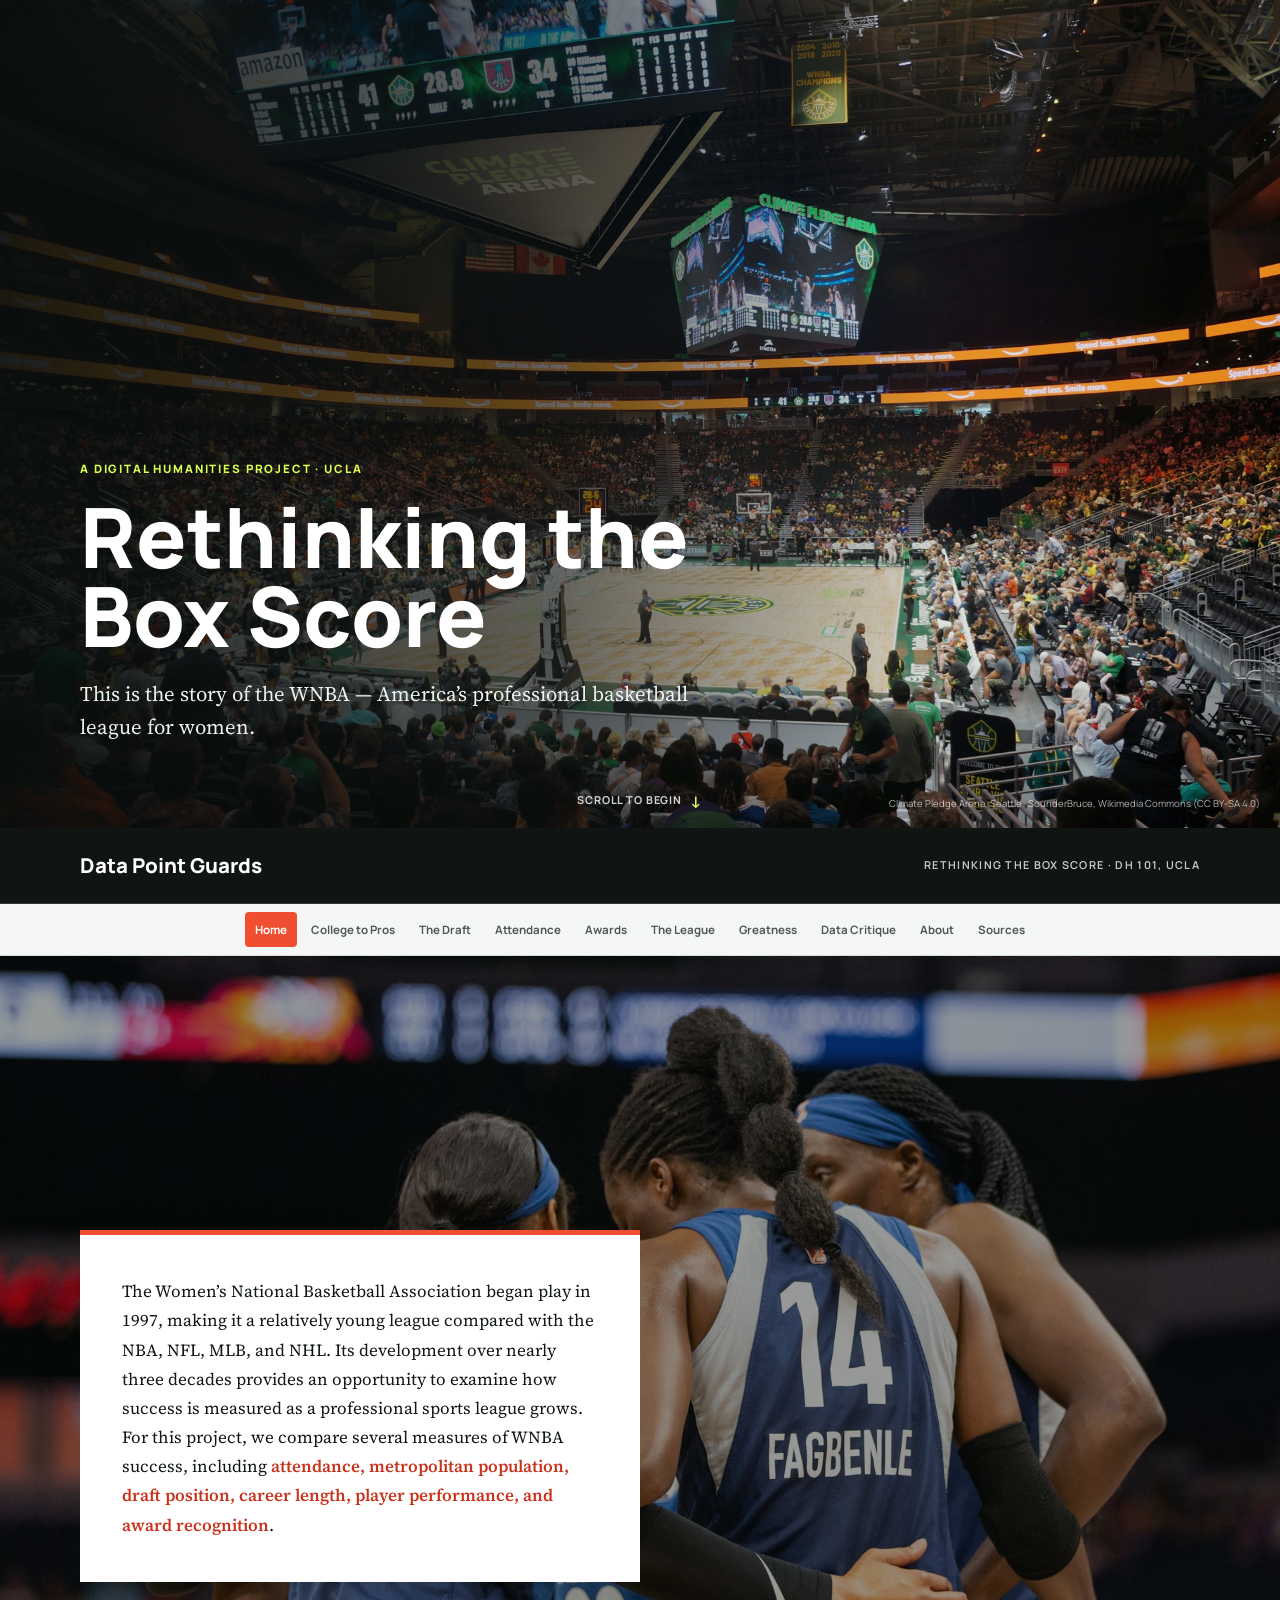
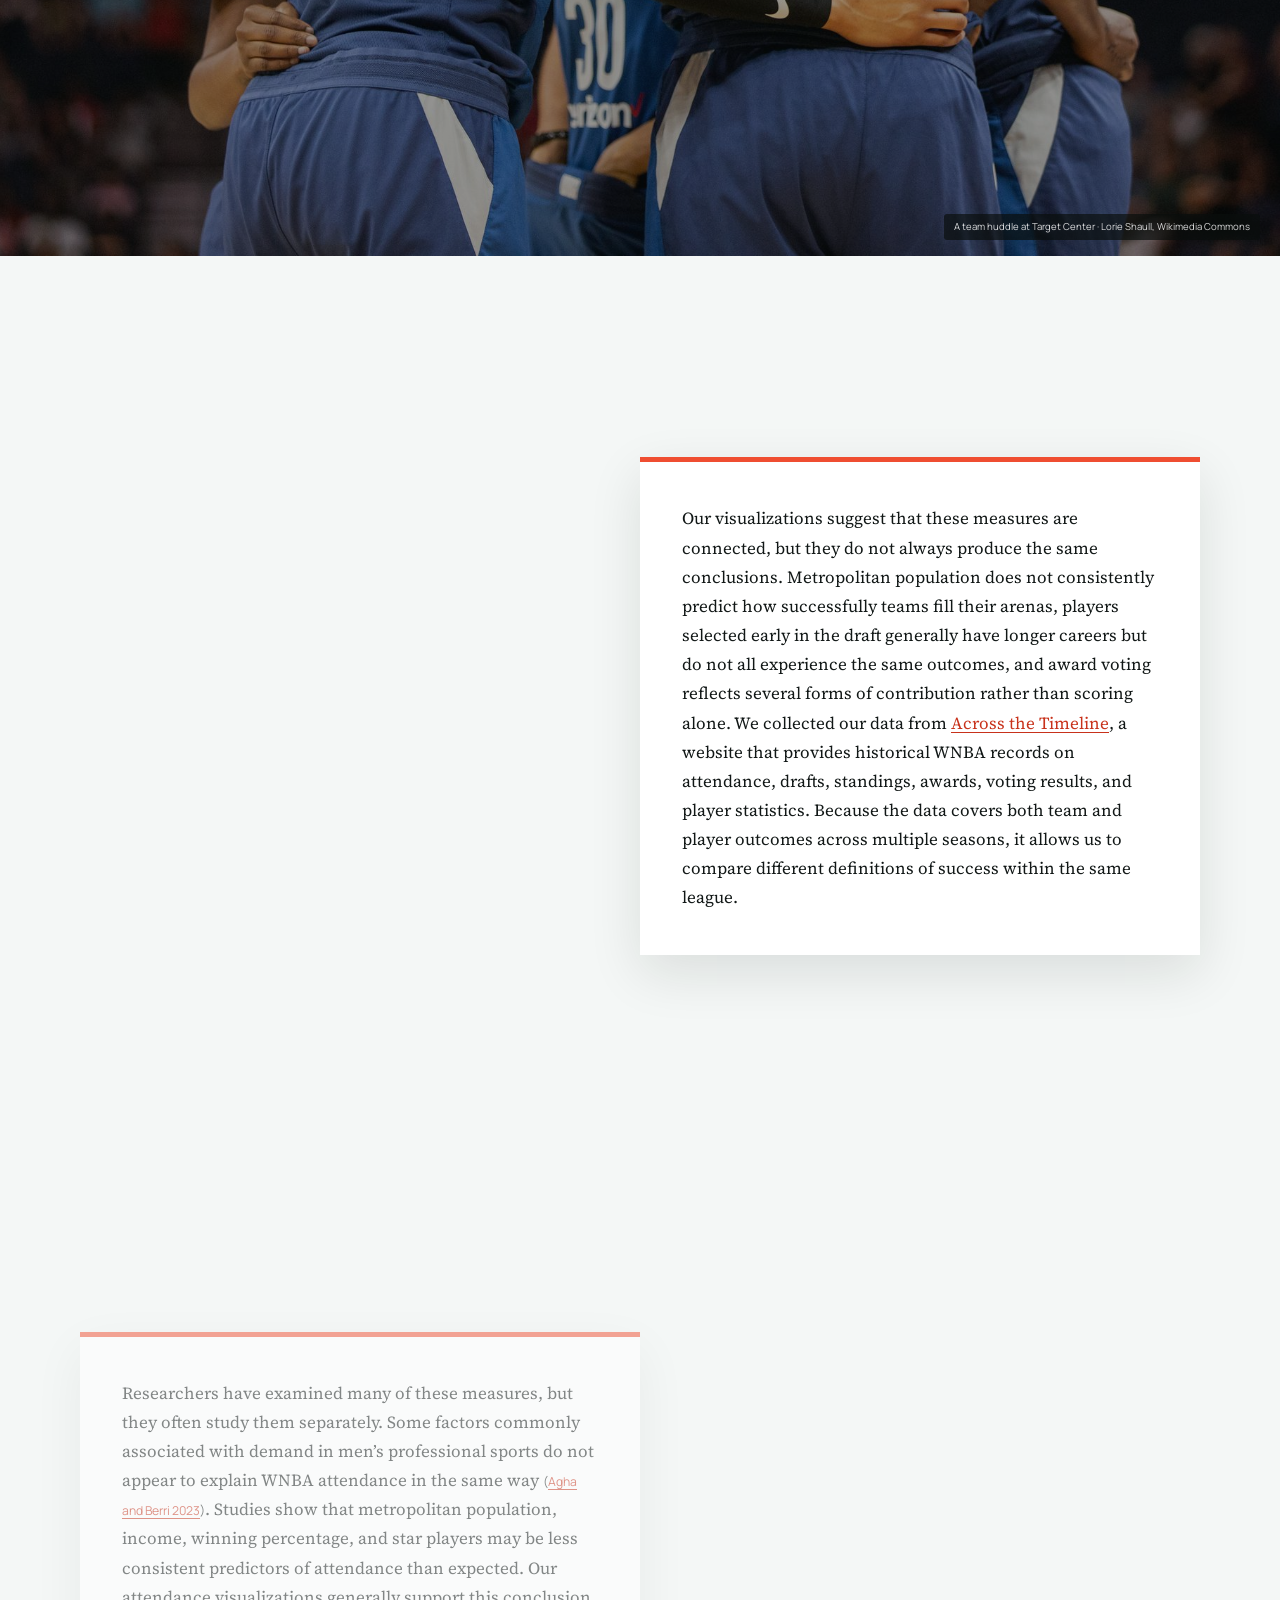
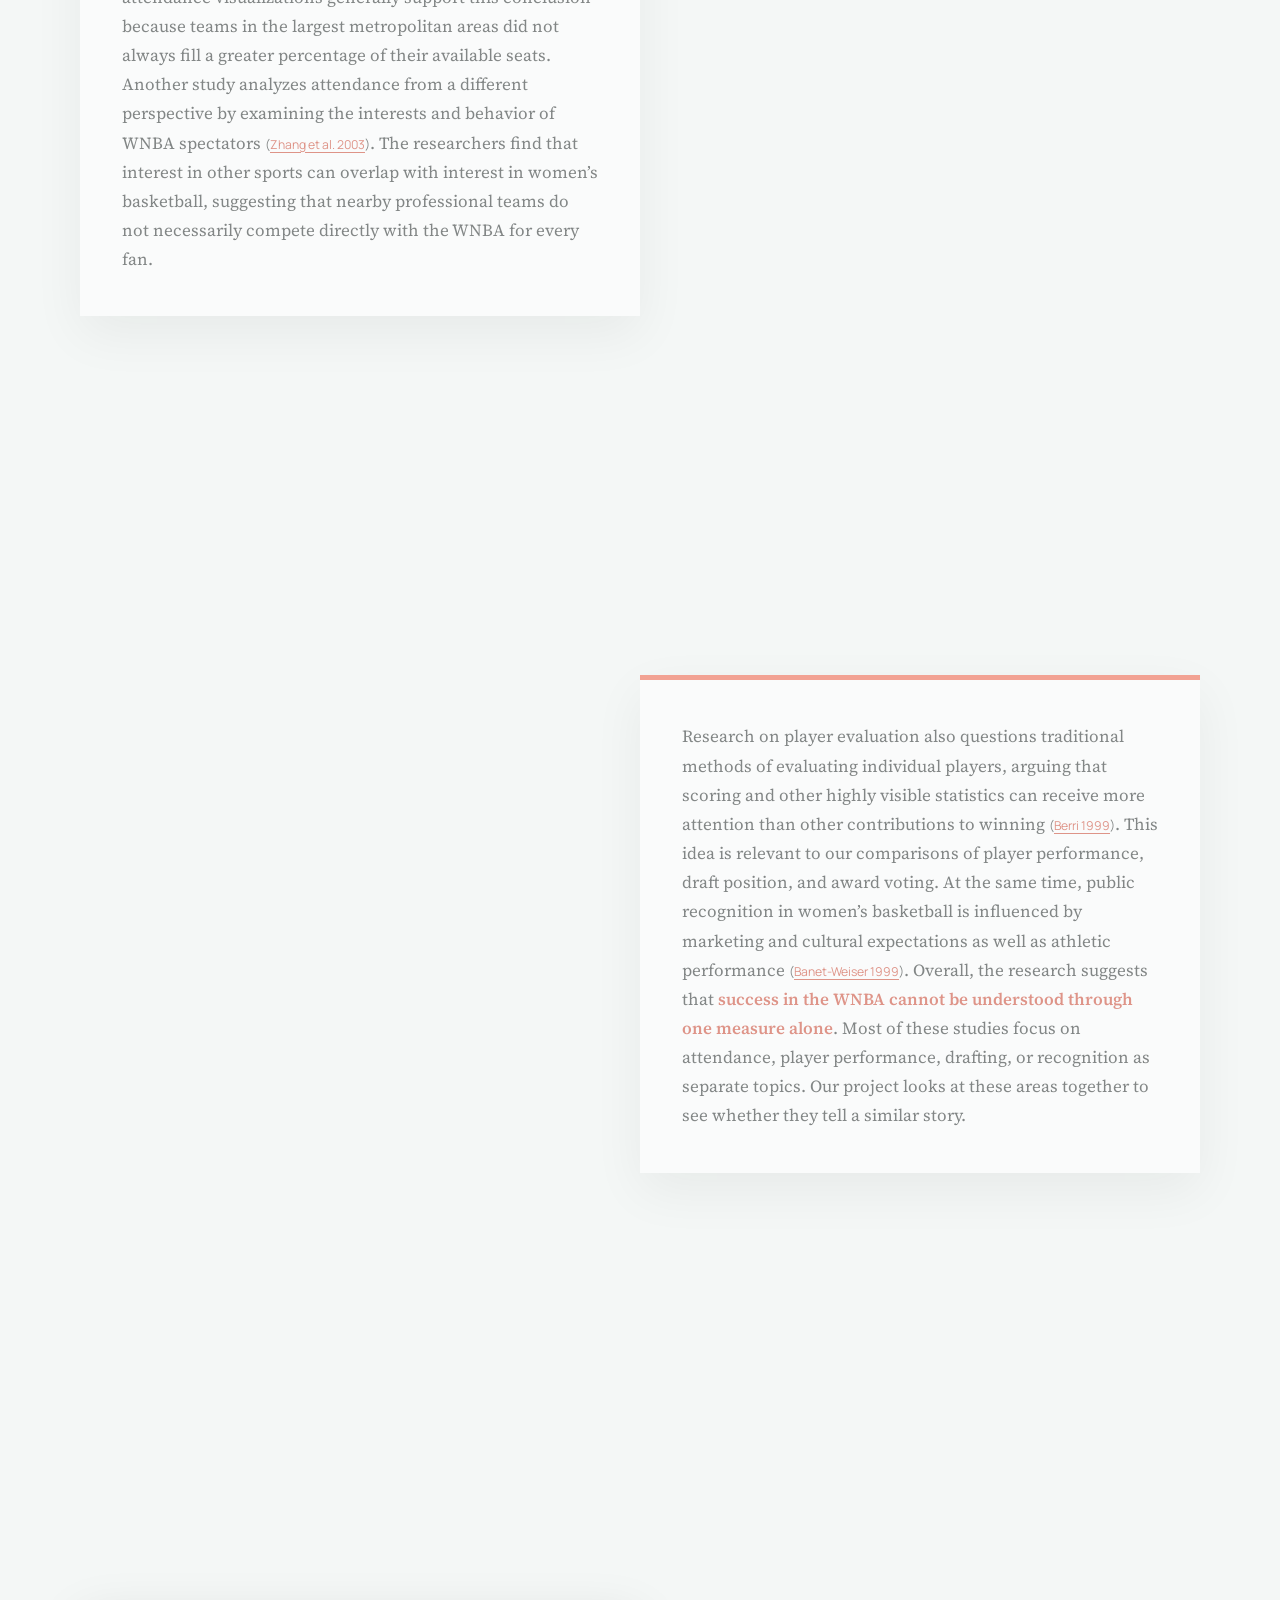
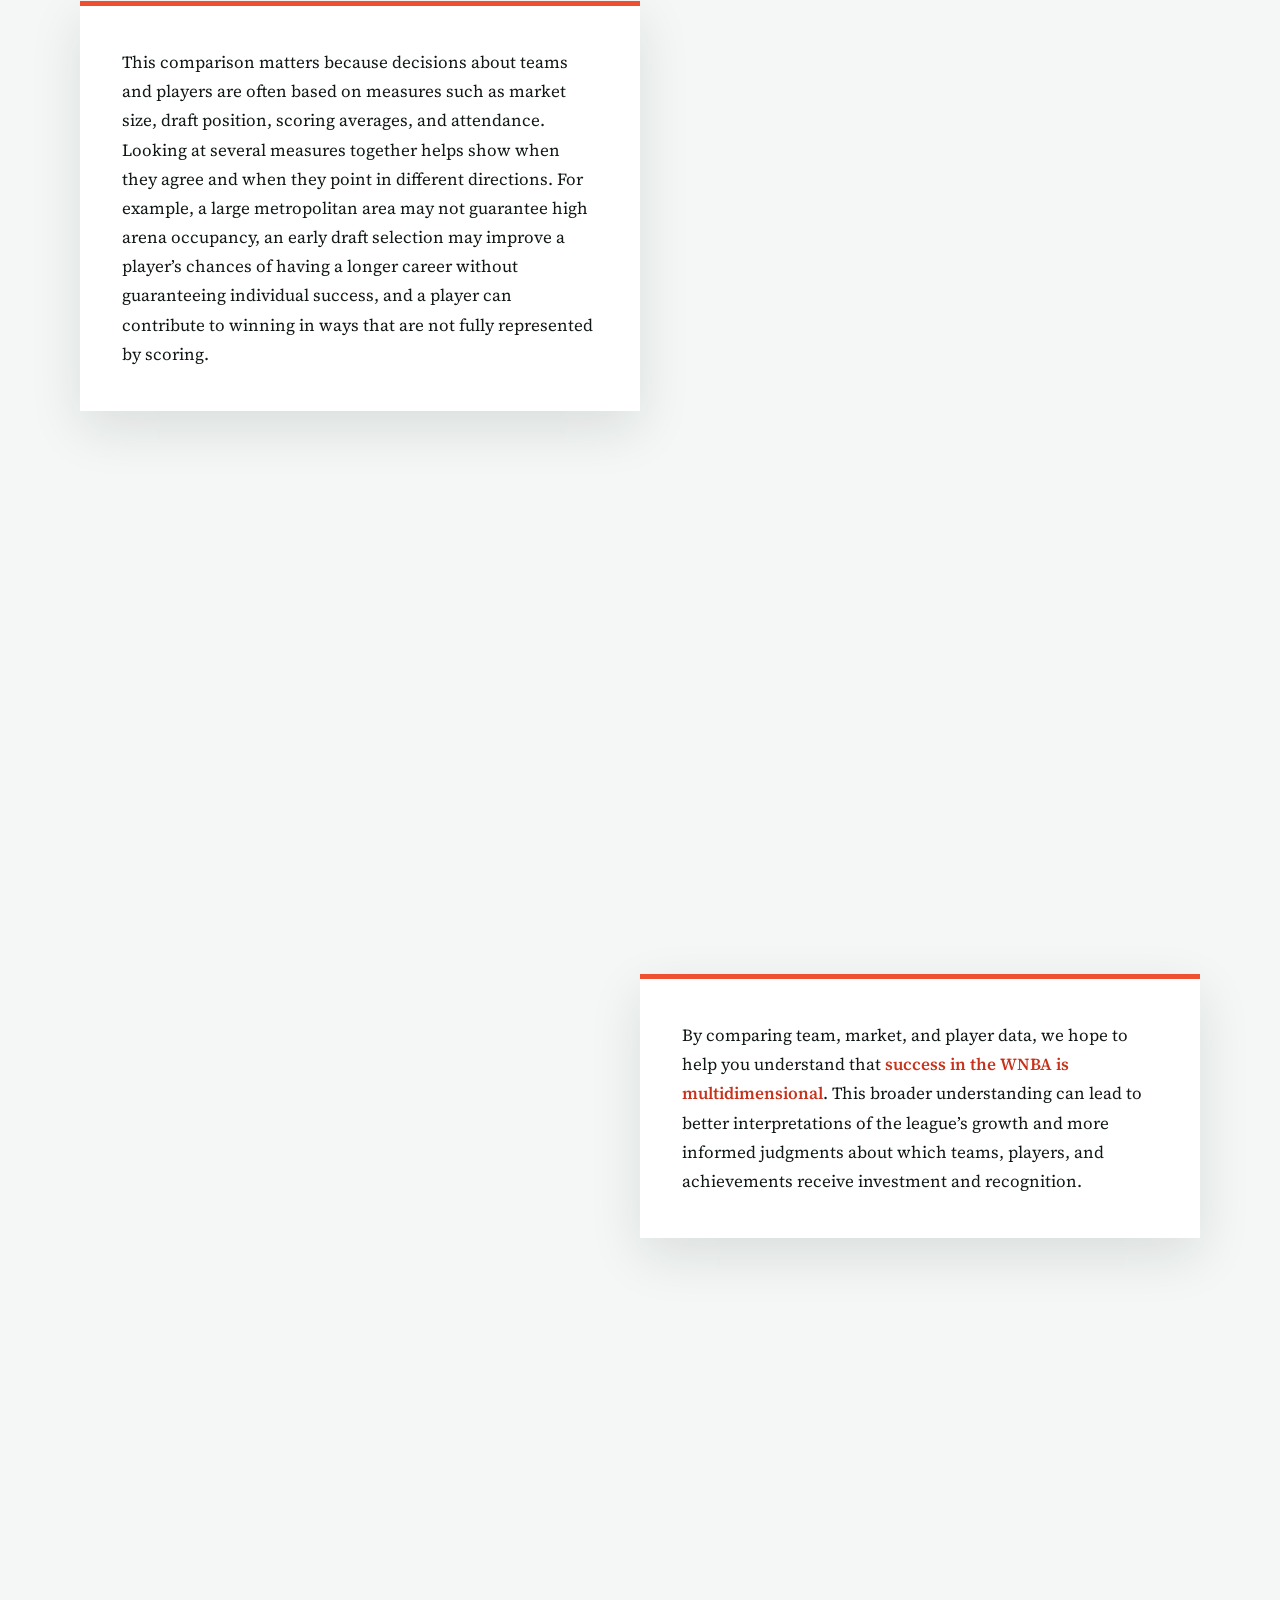
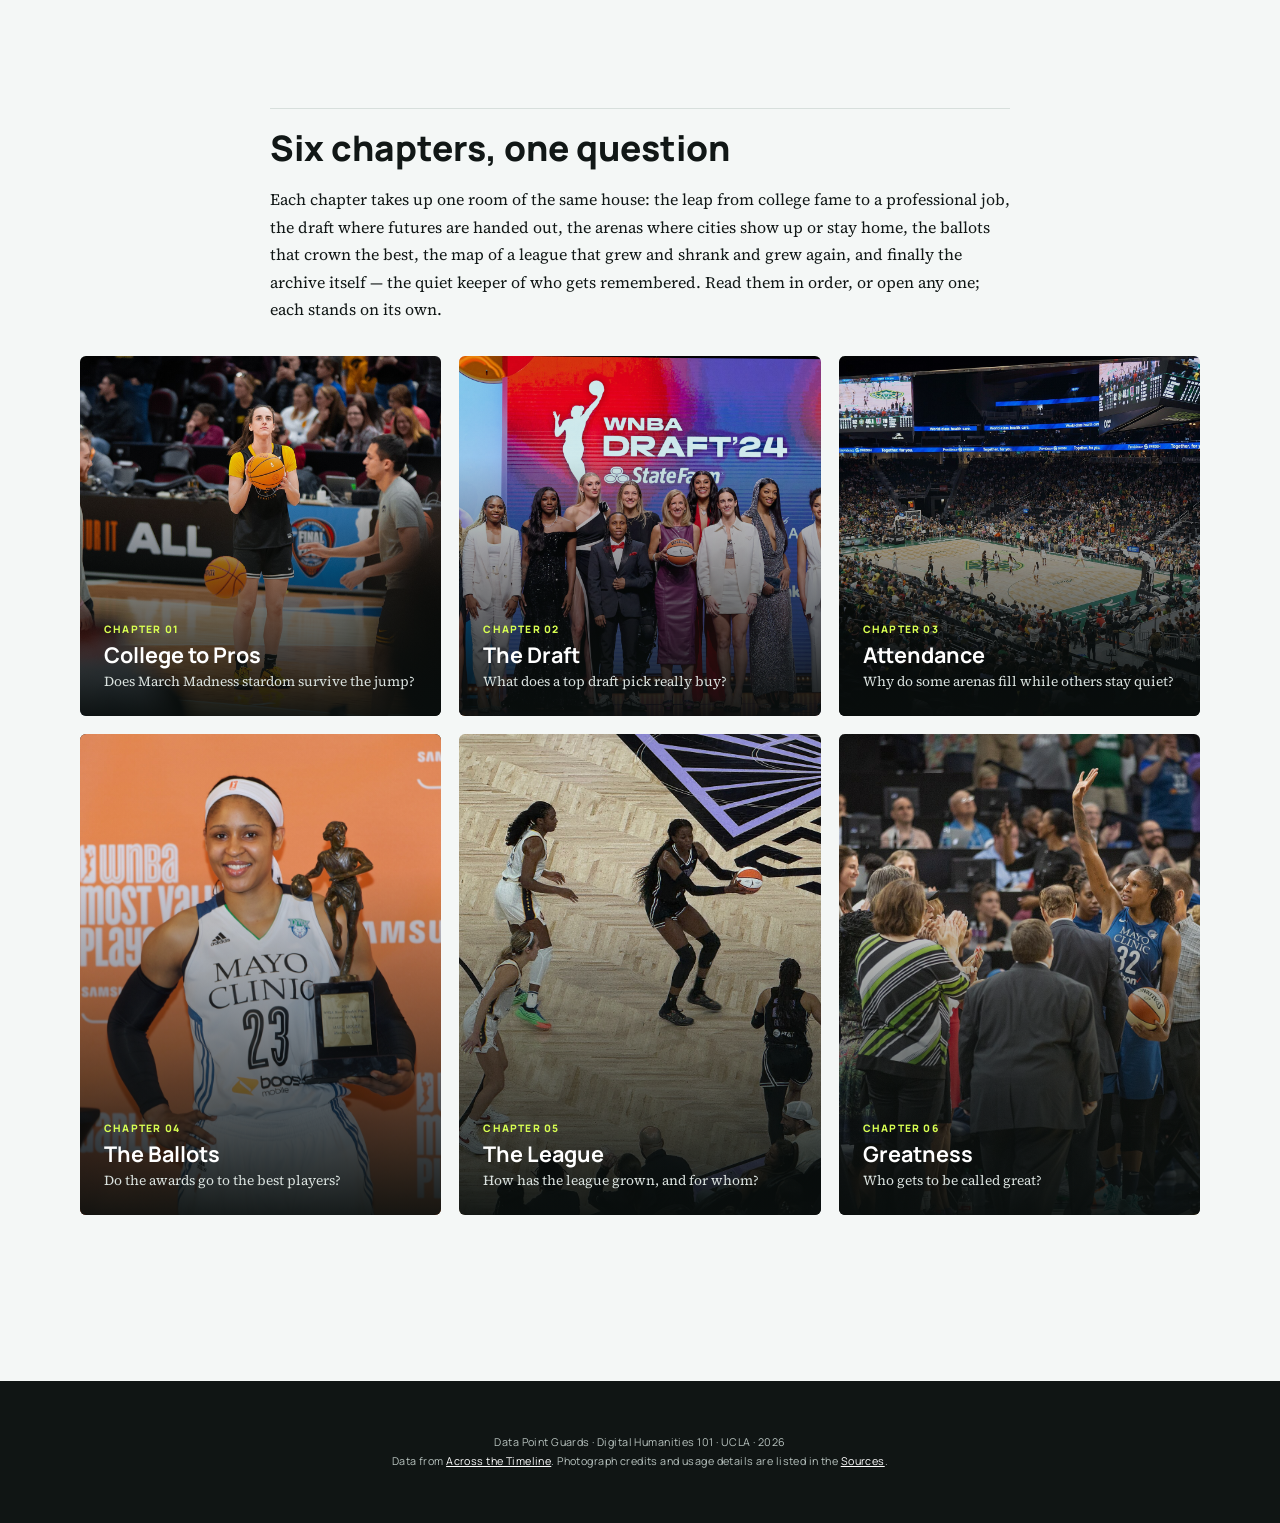
==== commit 35b850ef: "Add files via upload" ====
--- a/index.html
+++ b/index.html
@@ -3,7 +3,7 @@
 <head>
 <meta charset="UTF-8">
 <meta name="viewport" content="width=device-width, initial-scale=1.0">
-<title>Data Point Guards — Beyond the Box Score</title>
+<title>Data Point Guards — Rethinking the Box Score</title>
 <link href="https://fonts.googleapis.com/css2?family=Manrope:wght@400;600;700;800&amp;family=Source+Serif+4:opsz,wght@8..60,400;8..60,600&amp;display=swap" rel="stylesheet">
 <link rel="stylesheet" href="style.css?v=15">
 </head>
@@ -14,10 +14,9 @@
 <div class="hero" style="background-image: url('hero.jpg');">
   <div class="inner">
     <div class="kicker">A Digital Humanities Project &middot; UCLA</div>
-    <h1>Beyond the Box Score</h1>
-    <p class="dek">This is the story of the WNBA &mdash; America's professional
-    basketball league for women &mdash; told through the records it leaves behind.
-    Who gets chosen, who gets watched, who gets remembered?</p>
+    <h1>Rethinking the Box Score</h1>
+    <p class="dek">This is the story of the WNBA &mdash; America&rsquo;s professional
+    basketball league for women.</p>
   </div>
   <div class="scroll-cue">Scroll to begin <span aria-hidden="true">&darr;</span></div>
   <div class="hero-credit">Climate Pledge Arena, Seattle &middot; SounderBruce, Wikimedia Commons (CC BY-SA 4.0)</div>
@@ -25,7 +24,7 @@
 
 <div class="masthead">
   <div class="brand"><a href="index.html">Data Point Guards</a></div>
-  <div class="tagline">Beyond the Box Score &middot; DH 101, UCLA</div>
+  <div class="tagline">Rethinking the Box Score &middot; DH 101, UCLA</div>
 </div>
 
 <nav>
@@ -46,9 +45,9 @@
   <div class="sticky-stage">
     <div class="photo-layer" style="background-image:url('scene-great.jpg');"></div>
     <div class="photo-layer" style="background-image:url('scene-records.jpg'); background-position:center 42%;"></div>
-    <div class="photo-layer" style="background-image:url('scene-college.jpg');"></div>
     <div class="photo-layer photo-layer--clear" style="background-image:url('scene-attendance-crowd.jpg');"></div>
     <div class="photo-layer" style="background-image:url('scene-recognition.jpg');"></div>
+    <div class="photo-layer" style="background-image:url('scene-college.jpg');"></div>
     <div class="photo-layer" style="background-image:url('scene-league.jpg');"></div>
     <div class="scene-caption" id="sceneCaption">Photo: Wikimedia Commons</div>
   </div>
@@ -56,91 +55,92 @@
 
     <section class="step" data-index="0">
       <div class="intro-panel">
-        <p>The Women's National Basketball Association (WNBA) is still a relatively new
-        professional sports league compared with leagues such as the NBA, NFL, MLB, and
-        NHL. Its first season was played in 1997, which gives us the opportunity to
-        examine the league from its beginning to the present. For our project, we look at
-        several ways success can be measured in the WNBA, including <span class="key-idea">attendance, draft
-        position, length of a player's career, performance, and awards</span>. Our findings
-        suggest that commonly used measures of success in the WNBA do not always tell the
-        same story.</p>
+        <p>The Women&rsquo;s National Basketball Association began play in 1997, making
+        it a relatively young league compared with the NBA, NFL, MLB, and NHL. Its
+        development over nearly three decades provides an opportunity to examine how
+        success is measured as a professional sports league grows. For this project, we
+        compare several measures of WNBA success, including <span class="key-idea">attendance,
+        metropolitan population, draft position, career length, player performance, and
+        award recognition</span>.</p>
       </div>
     </section>
 
     <section class="step" data-index="1">
       <div class="intro-panel">
-        <p>Metropolitan population does not consistently predict attendance,
-        award recognition does not appear to depend solely on scoring, and career outcomes
-        vary considerably depending on where a player is selected in the draft. We
-        collected our data from <a href="https://www.acrossthetimeline.com/">Across the
-        Timeline</a>. The website provides historical WNBA records on attendance, drafts,
-        awards, standings, and player statistics, which we use to compare teams and
-        players across different cities and seasons.</p>
+        <p>Our visualizations suggest that these measures are connected, but they do not
+        always produce the same conclusions. Metropolitan population does not consistently
+        predict how successfully teams fill their arenas, players selected early in the
+        draft generally have longer careers but do not all experience the same outcomes,
+        and award voting reflects several forms of contribution rather than scoring alone.
+        We collected our data from <a href="https://www.acrossthetimeline.com/">Across the
+        Timeline</a>, a website that provides historical WNBA records on attendance,
+        drafts, standings, awards, voting results, and player statistics. Because the data
+        covers both team and player outcomes across multiple seasons, it allows us to
+        compare different definitions of success within the same league.</p>
       </div>
     </section>
 
     <section class="step" data-index="2">
       <div class="intro-panel">
-        <p>Other researchers have asked similar questions before us, and they often find
-        the same thing. Economists who study basketball find that the statistics people
-        pay the most attention to, like <span class="key-idea">points scored</span>, do not really show how much a
-        player helps the team win. They also find that the experts who judge players rely
-        too much on a player's <span class="key-idea">early reputation</span>, so they make the same mistakes in the
-        draft again and again. <span class="inline-citations">(<a
+        <p>Researchers have examined many of these measures, but they often study them
+        separately. Some factors commonly associated with demand in men&rsquo;s
+        professional sports do not appear to explain WNBA attendance in the same way
+        <span class="inline-citations">(<a
+        href="https://doi.org/10.32731/ijsf.181.022023.03">Agha and Berri
+        2023</a>)</span>. Studies show that metropolitan population, income, winning
+        percentage, and star players may be less consistent predictors of attendance than
+        expected. Our attendance visualizations generally support this conclusion because
+        teams in the largest metropolitan areas did not always fill a greater percentage
+        of their available seats. Another study analyzes attendance from a different
+        perspective by examining the interests and behavior of WNBA spectators <span
+        class="inline-citations">(<a
+        href="https://doi.org/10.1177/106169340301200405">Zhang et al.
+        2003</a>)</span>. The researchers find that interest in other sports can overlap
+        with interest in women&rsquo;s basketball, suggesting that nearby professional
+        teams do not necessarily compete directly with the WNBA for every fan.</p>
+      </div>
+    </section>
+
+    <section class="step" data-index="3">
+      <div class="intro-panel">
+        <p>Research on player evaluation also questions traditional methods of evaluating
+        individual players, arguing that scoring and other highly visible statistics can
+        receive more attention than other contributions to winning <span
+        class="inline-citations">(<a
         href="https://doi.org/10.1002/1099-1468(199912)20:8%3C411::AID-MDE957%3E3.0.CO;2-G">Berri
-        1999</a>; <a href="https://doi.org/10.1002/mde.3305">Berger and Daumann
-        2021</a>)</span></p>
-      </div>
-    </section>
-
-    <section class="step" data-index="3">
-      <div class="intro-panel">
-        <p>Research on attendance is not as clear. Some studies find
-        that star players bring more fans to games, but other studies find that what
-        brings fans to a WNBA game is not the same as what brings them to an NBA game, so
-        the two leagues should not be compared. Other scholars look at things outside the
-        numbers. They say that women's basketball has always been shaped by the way the
-        league is marketed, and that <span class="key-idea">data is never neutral</span> because someone always decides
-        <span class="key-idea">what is worth counting</span>. What has not been done yet is putting all of these
-        findings together to see whether the records on attendance, drafts, careers, and
-        awards tell the same story. <span class="inline-citations">(<a
-        href="https://doi.org/10.1177/1527002519885441">Humphreys and Johnson 2020</a>;
-        <a href="https://doi.org/10.32731/ijsf.181.022023.03">Agha and Berri
-        2023</a>; <a href="https://doi.org/10.1177/0193723599234004">Banet-Weiser
-        1999</a>; <a href="https://data-feminism.mitpress.mit.edu/">D&rsquo;Ignazio
-        and Klein 2020</a>)</span></p>
+        1999</a>)</span>. This idea is relevant to our comparisons of player performance,
+        draft position, and award voting. At the same time, public recognition in
+        women&rsquo;s basketball is influenced by marketing and cultural expectations as
+        well as athletic performance <span class="inline-citations">(<a
+        href="https://doi.org/10.1177/0193723599234004">Banet-Weiser
+        1999</a>)</span>. Overall, the research suggests that <span
+        class="key-idea">success in the WNBA cannot be understood through one measure
+        alone</span>. Most of these studies focus on attendance, player performance,
+        drafting, or recognition as separate topics. Our project looks at these areas
+        together to see whether they tell a similar story.</p>
       </div>
     </section>
 
     <section class="step" data-index="4">
       <div class="intro-panel">
-        <p>We are looking at these different measures of WNBA success together,
-        <span class="key-idea">attendance, draft position, career length, performance, and awards</span>,
-        because we want to find out whether they agree on what
-        <span class="key-idea">&ldquo;success&rdquo; really means</span>, or whether each one tells a
-        different story. This matters because the WNBA is at a turning point right now.
-        Attendance has almost doubled since 2019, new expansion teams are joining the
-        league, and the choices being made now about which cities to invest in, which
-        players to build around, and which achievements to reward will shape the league
-        for a long time. <span class="inline-citations">(<a
-        href="https://www.wnba.com/webview/news/wnba-delivers-record-setting-2024-season">WNBA
-        2024 season report</a>; <a href="https://www.wnba.com/faq">WNBA expansion
-        FAQ</a>)</span></p>
+        <p>This comparison matters because decisions about teams and players are often
+        based on measures such as market size, draft position, scoring averages, and
+        attendance. Looking at several measures together helps show when they agree and
+        when they point in different directions. For example, a large metropolitan area
+        may not guarantee high arena occupancy, an early draft selection may improve a
+        player&rsquo;s chances of having a longer career without guaranteeing individual
+        success, and a player can contribute to winning in ways that are not fully
+        represented by scoring.</p>
       </div>
     </section>
 
     <section class="step" data-index="5">
       <div class="intro-panel">
-        <p>If these measures disagree with each other, the biggest cities may not draw
-        the biggest crowds, the highest draft picks may not always be the best pick, and
-        awards may reward fame more than the quiet work that actually wins games. When
-        that happens, <span class="key-idea">trusting just one measure can lead you to the wrong
-        answer</span>. By putting these measures side by side instead of studying them one
-        at a time, we hope to help others understand that &ldquo;success&rdquo; in a growing league
-        is not one single thing. For a sport still fighting for investment and attention,
-        being honest about what the data does and does not show affects
-        <span class="key-idea">real outcomes</span>: which teams survive, which players get
-        valued, and whose work gets noticed.</p>
+        <p>By comparing team, market, and player data, we hope to help you understand that
+        <span class="key-idea">success in the WNBA is multidimensional</span>. This
+        broader understanding can lead to better interpretations of the league&rsquo;s
+        growth and more informed judgments about which teams, players, and achievements
+        receive investment and recognition.</p>
       </div>
     </section>
 
@@ -204,9 +204,9 @@
   var captions = [
     'A packed Target Center on its feet, 2025 · John Mac, Wikimedia Commons',
     'Live WNBA score and player statistics at Barclays Center, 2024 · WOWyerrr, Wikimedia Commons',
-    'Napheesa Collier at Target Center · John Mac, Wikimedia Commons',
     'Minnesota Lynx supporters cheering at Target Center · Lloyd Brown, Stadium Journey',
     'Sylvia Fowles addresses fans during a tribute at Target Center, 2022 · Lorie Shaull, Wikimedia Commons',
+    'Napheesa Collier at Target Center · John Mac, Wikimedia Commons',
     'A team huddle at Target Center · Lorie Shaull, Wikimedia Commons'
   ];
 
--- a/style.css
+++ b/style.css
@@ -36,6 +36,18 @@
   text-rendering: optimizeLegibility;
 }
 
+.visually-hidden {
+  position: absolute !important;
+  width: 1px !important;
+  height: 1px !important;
+  padding: 0 !important;
+  margin: -1px !important;
+  overflow: hidden !important;
+  clip: rect(0, 0, 0, 0) !important;
+  white-space: nowrap !important;
+  border: 0 !important;
+}
+
 body.menu-open {
   overflow: hidden;
 }
@@ -455,6 +467,28 @@
   height: auto;
 }
 
+.tableauPlaceholder {
+  width: 100%;
+  min-height: 520px;
+  background: #fff;
+}
+
+.tableauPlaceholder object {
+  display: block;
+  width: 100%;
+  min-height: 520px;
+}
+
+#tableau-mvp-votes-2025 {
+  min-height: 440px;
+}
+
+#tableau-mvp-votes-2025 object,
+#tableau-mvp-votes-2025 iframe {
+  height: 440px !important;
+  min-height: 440px;
+}
+
 .viz-source {
   margin: 14px 0 0;
   color: var(--ink-faint);
@@ -470,6 +504,98 @@
 
 .chart-box.chart-box-tall {
   height: 720px;
+}
+
+.greatness-chart-box {
+  height: 660px;
+  margin-top: 4px;
+}
+
+.greatness-chart-block {
+  width: min(1120px, calc(100% - 48px));
+}
+
+.award-sort {
+  display: flex;
+  align-items: center;
+  gap: 7px;
+  flex-wrap: wrap;
+  margin: 2px 0 18px;
+  font-family: var(--sans);
+}
+
+.award-sort-label {
+  margin-right: 2px;
+  color: var(--ink-faint);
+  font-size: 0.68rem;
+  font-weight: 700;
+}
+
+.award-sort-button {
+  display: inline-flex;
+  align-items: center;
+  gap: 6px;
+  min-height: 30px;
+  padding: 5px 8px;
+  border: 1px solid var(--rule);
+  border-radius: 4px;
+  background: #f7f9f8;
+  color: var(--ink-faint);
+  font: 700 0.61rem/1.2 var(--sans);
+  cursor: pointer;
+  transition: border-color 150ms ease, background-color 150ms ease,
+    color 150ms ease, box-shadow 150ms ease;
+}
+
+.award-sort-button:hover {
+  border-color: #aeb8b5;
+  background: #fff;
+  color: var(--ink);
+}
+
+.award-sort-button:focus-visible {
+  outline: 3px solid rgba(239, 78, 49, 0.25);
+  outline-offset: 2px;
+}
+
+.award-sort-button.is-active {
+  border-color: var(--ink);
+  background: #fff;
+  color: var(--ink);
+  box-shadow: inset 0 -2px 0 var(--ink);
+}
+
+.award-sort-swatch {
+  width: 11px;
+  height: 11px;
+  flex: 0 0 11px;
+  border: 1px solid rgba(17, 23, 22, 0.14);
+  border-radius: 3px;
+  background: var(--swatch);
+}
+
+.award-sort-total {
+  background: linear-gradient(
+    135deg,
+    #4e79a7 0 18%,
+    #f28e2b 18% 32%,
+    #59a14f 32% 46%,
+    #ffbe7d 46% 60%,
+    #8cd17d 60% 73%,
+    #499894 73% 86%,
+    #f1ce63 86% 100%
+  );
+}
+
+.chart-note {
+  max-width: 760px;
+  margin: 16px 0 0;
+  padding-left: 14px;
+  border-left: 3px solid var(--accent);
+  color: var(--ink-faint);
+  font-family: var(--sans);
+  font-size: 0.7rem;
+  line-height: 1.6;
 }
 
 .data-table {
@@ -783,121 +909,25 @@
 }
 
 /* League timeline */
-.timeline {
-  position: relative;
-  width: min(900px, calc(100% - 48px));
-  margin: 48px auto 20px;
-  padding: 12px 24px 30px;
-}
-
-.timeline .t-track,
-.timeline .t-fill {
-  position: absolute;
-  top: 0;
-  left: 50%;
-  width: 3px;
-  transform: translateX(-50%);
-}
-
-.timeline .t-track {
-  bottom: 0;
-  background: var(--rule);
-}
-
-.timeline .t-fill {
-  height: 0;
-  background: var(--accent);
-}
-
-.t-event {
-  position: relative;
-  width: 50%;
-  padding: 0 48px 58px 0;
-  opacity: 0.28;
-  transform: translateY(12px);
-  transition: opacity 0.45s ease, transform 0.45s ease;
-}
-
-.t-event.right {
-  margin-left: 50%;
-  padding: 0 0 58px 48px;
-  text-align: left;
-}
-
-.t-event.left {
-  text-align: right;
-}
-
-.t-event.lit {
-  opacity: 1;
-  transform: none;
-}
-
-.t-event .t-dot {
-  position: absolute;
-  top: 2px;
-  width: 16px;
-  height: 16px;
-  background: var(--paper);
-  border: 4px solid var(--ink-faint);
-  border-radius: 50%;
-}
-
-.t-event.left .t-dot {
-  right: -9px;
-}
-
-.t-event.right .t-dot {
-  left: -9px;
-}
-
-.t-event.lit .t-dot {
-  border-color: var(--accent);
-}
-
-.t-event .t-year {
-  color: var(--accent-dark);
-  font-family: var(--sans);
-  font-size: 0.92rem;
-  font-weight: 850;
-}
-
-.t-event h4 {
-  margin: 5px 0 7px;
-  font-family: var(--sans);
-  font-size: 1.12rem;
-  line-height: 1.3;
-}
-
-.t-event p {
-  margin: 0;
-  color: var(--ink-soft);
-  font-size: 0.83rem;
-  line-height: 1.6;
-}
-
-.t-event img {
+.timeline-embed {
+  width: min(1120px, calc(100% - 48px));
+  margin: 48px auto 56px;
+  padding: 12px;
+  overflow: hidden;
+  background: var(--surface);
+  border: 1px solid var(--rule);
+  border-top: 8px solid var(--black);
+  border-radius: var(--radius);
+  box-shadow: var(--shadow);
+}
+
+.timeline-embed iframe {
   display: block;
   width: 100%;
-  aspect-ratio: 8 / 5;
-  object-fit: cover;
-  margin-top: 14px;
-  border: 1px solid var(--rule);
-  border-radius: var(--radius);
-}
-
-.t-event .t-credit {
-  margin-top: 7px;
-  color: var(--ink-faint);
-  font-family: var(--sans);
-  font-size: 0.61rem;
-  line-height: 1.45;
-}
-
-.t-event .t-credit a {
-  color: inherit;
-  text-decoration-color: color-mix(in srgb, currentColor 45%, transparent);
-  text-underline-offset: 2px;
+  height: 650px;
+  border: 0;
+  border-radius: 4px;
+  background: #fff;
 }
 
 /* Bibliography and team */
@@ -1126,6 +1156,30 @@
   letter-spacing: 0.08em;
   line-height: 1.4;
   text-transform: uppercase;
+}
+
+.page-about .profile.has-photo {
+  display: grid;
+  grid-template-columns: 116px minmax(0, 1fr);
+  gap: 20px;
+  align-items: start;
+}
+
+.page-about .profile-photo {
+  display: block;
+  width: 116px;
+  aspect-ratio: 4 / 5;
+  object-fit: cover;
+  object-position: center 34%;
+  border-radius: 4px;
+}
+
+.page-about .profile-photo-yuan {
+  object-position: center 28%;
+}
+
+.page-about .profile-copy {
+  min-width: 0;
 }
 
 .page-about .story {
@@ -1387,7 +1441,7 @@
   .stat-pull,
   .grid,
   .series,
-  .timeline,
+  .timeline-embed,
   .pager {
     width: min(100% - 32px, var(--wide));
   }
@@ -1415,6 +1469,15 @@
 
   .team-list {
     grid-template-columns: 1fr;
+  }
+
+  .page-about .profile.has-photo {
+    grid-template-columns: 1fr;
+    gap: 18px;
+  }
+
+  .page-about .profile-photo {
+    width: 104px;
   }
 
   .bib-toolbar {
@@ -1456,6 +1519,36 @@
     height: 760px;
   }
 
+  .tableau-scroll-mobile {
+    overflow-x: auto;
+    overflow-y: hidden;
+    -webkit-overflow-scrolling: touch;
+  }
+
+  .tableau-scroll-mobile .tableauPlaceholder {
+    width: 760px;
+    max-width: none;
+  }
+
+  .greatness-chart-box {
+    height: 1120px;
+  }
+
+  .award-sort {
+    gap: 6px;
+    margin-bottom: 14px;
+  }
+
+  .award-sort-label {
+    width: 100%;
+  }
+
+  .award-sort-button {
+    min-height: 32px;
+    padding-inline: 7px;
+    font-size: 0.58rem;
+  }
+
   .map-box {
     height: 440px;
   }
@@ -1487,28 +1580,24 @@
     line-height: 1.66;
   }
 
-  .timeline {
-    padding-inline: 4px;
-  }
-
-  .timeline .t-track,
-  .timeline .t-fill {
-    left: 16px;
-    transform: none;
-  }
-
-  .t-event,
-  .t-event.right {
-    width: 100%;
-    margin-left: 0;
-    padding: 0 0 48px 48px;
-    text-align: left;
-  }
-
-  .t-event.left .t-dot,
-  .t-event.right .t-dot {
-    right: auto;
-    left: 8px;
+  .timeline-embed {
+    width: min(100% - 24px, var(--wide));
+    margin-block: 36px 44px;
+    padding: 6px;
+  }
+
+  .timeline-embed iframe {
+    height: 720px;
+  }
+
+  #tableau-mvp-votes-2025 {
+    min-height: 520px;
+  }
+
+  #tableau-mvp-votes-2025 object,
+  #tableau-mvp-votes-2025 iframe {
+    height: 520px !important;
+    min-height: 520px;
   }
 
   .pager {
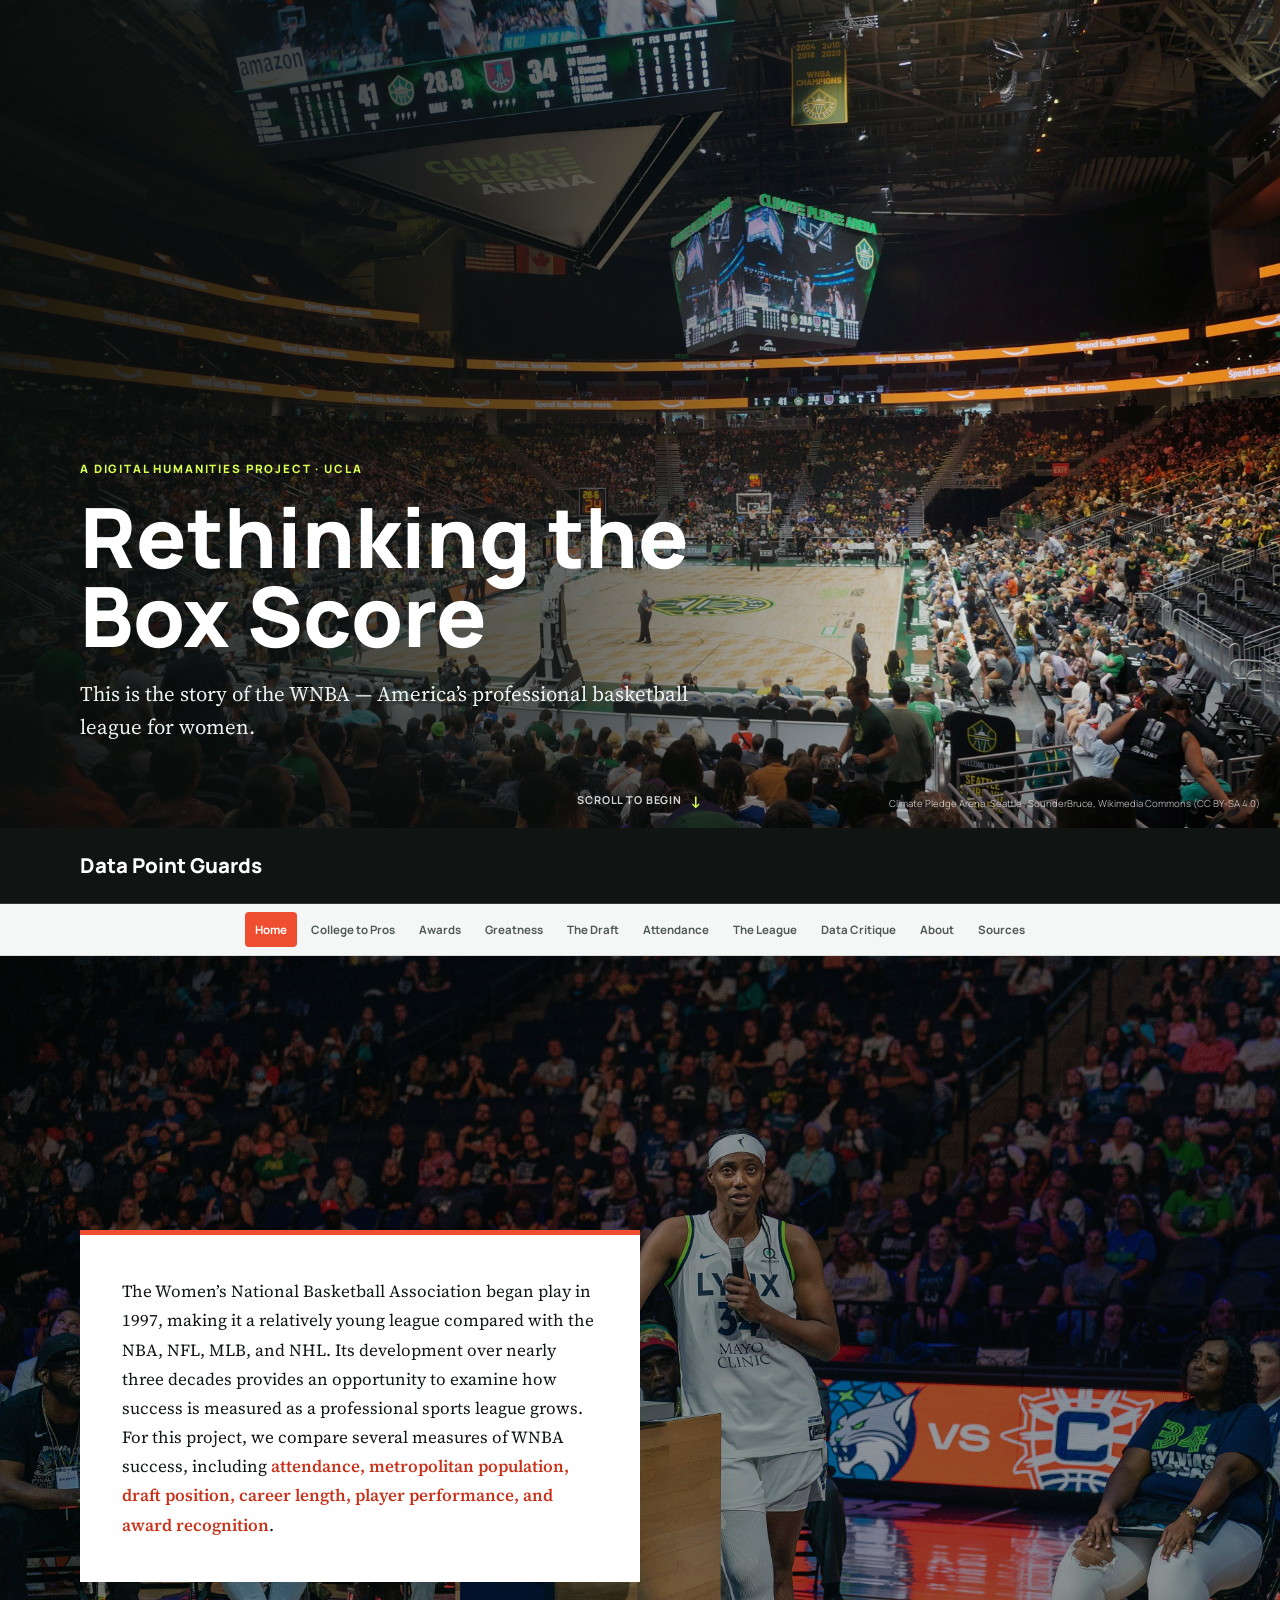
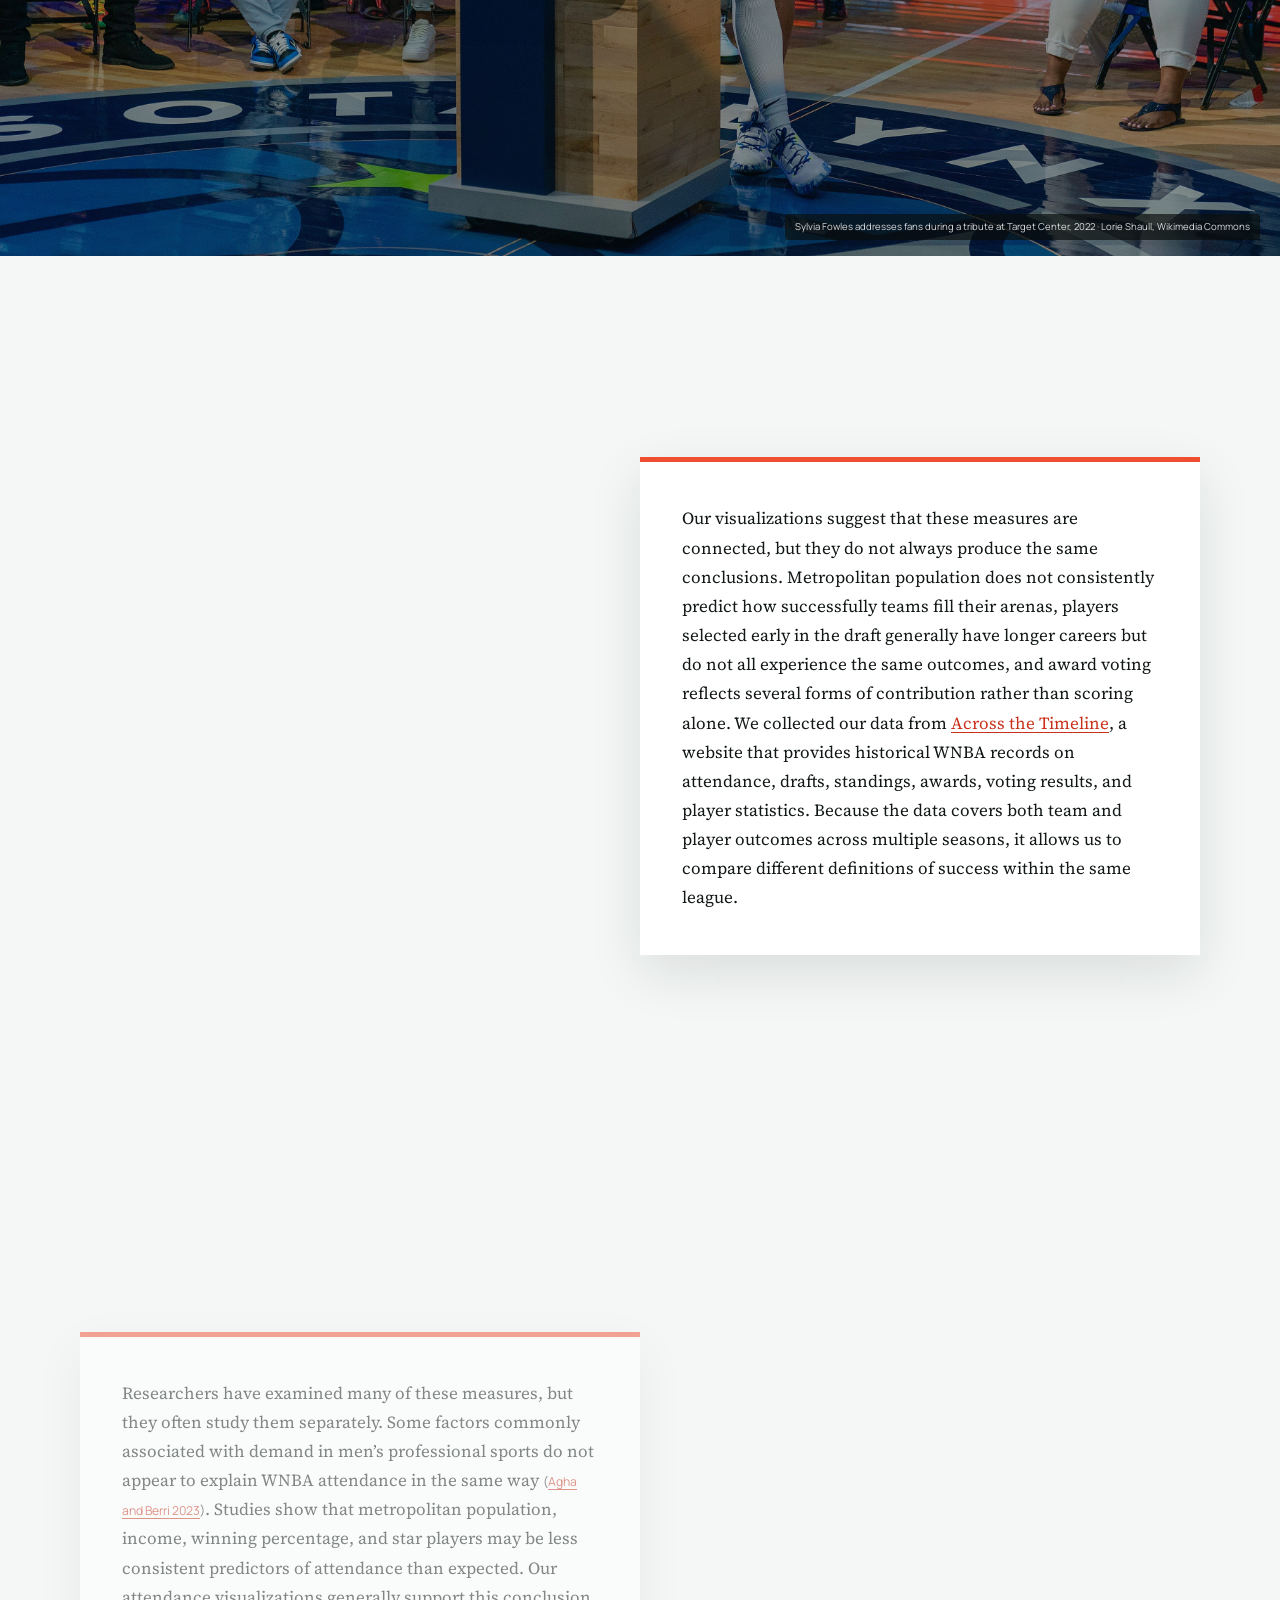
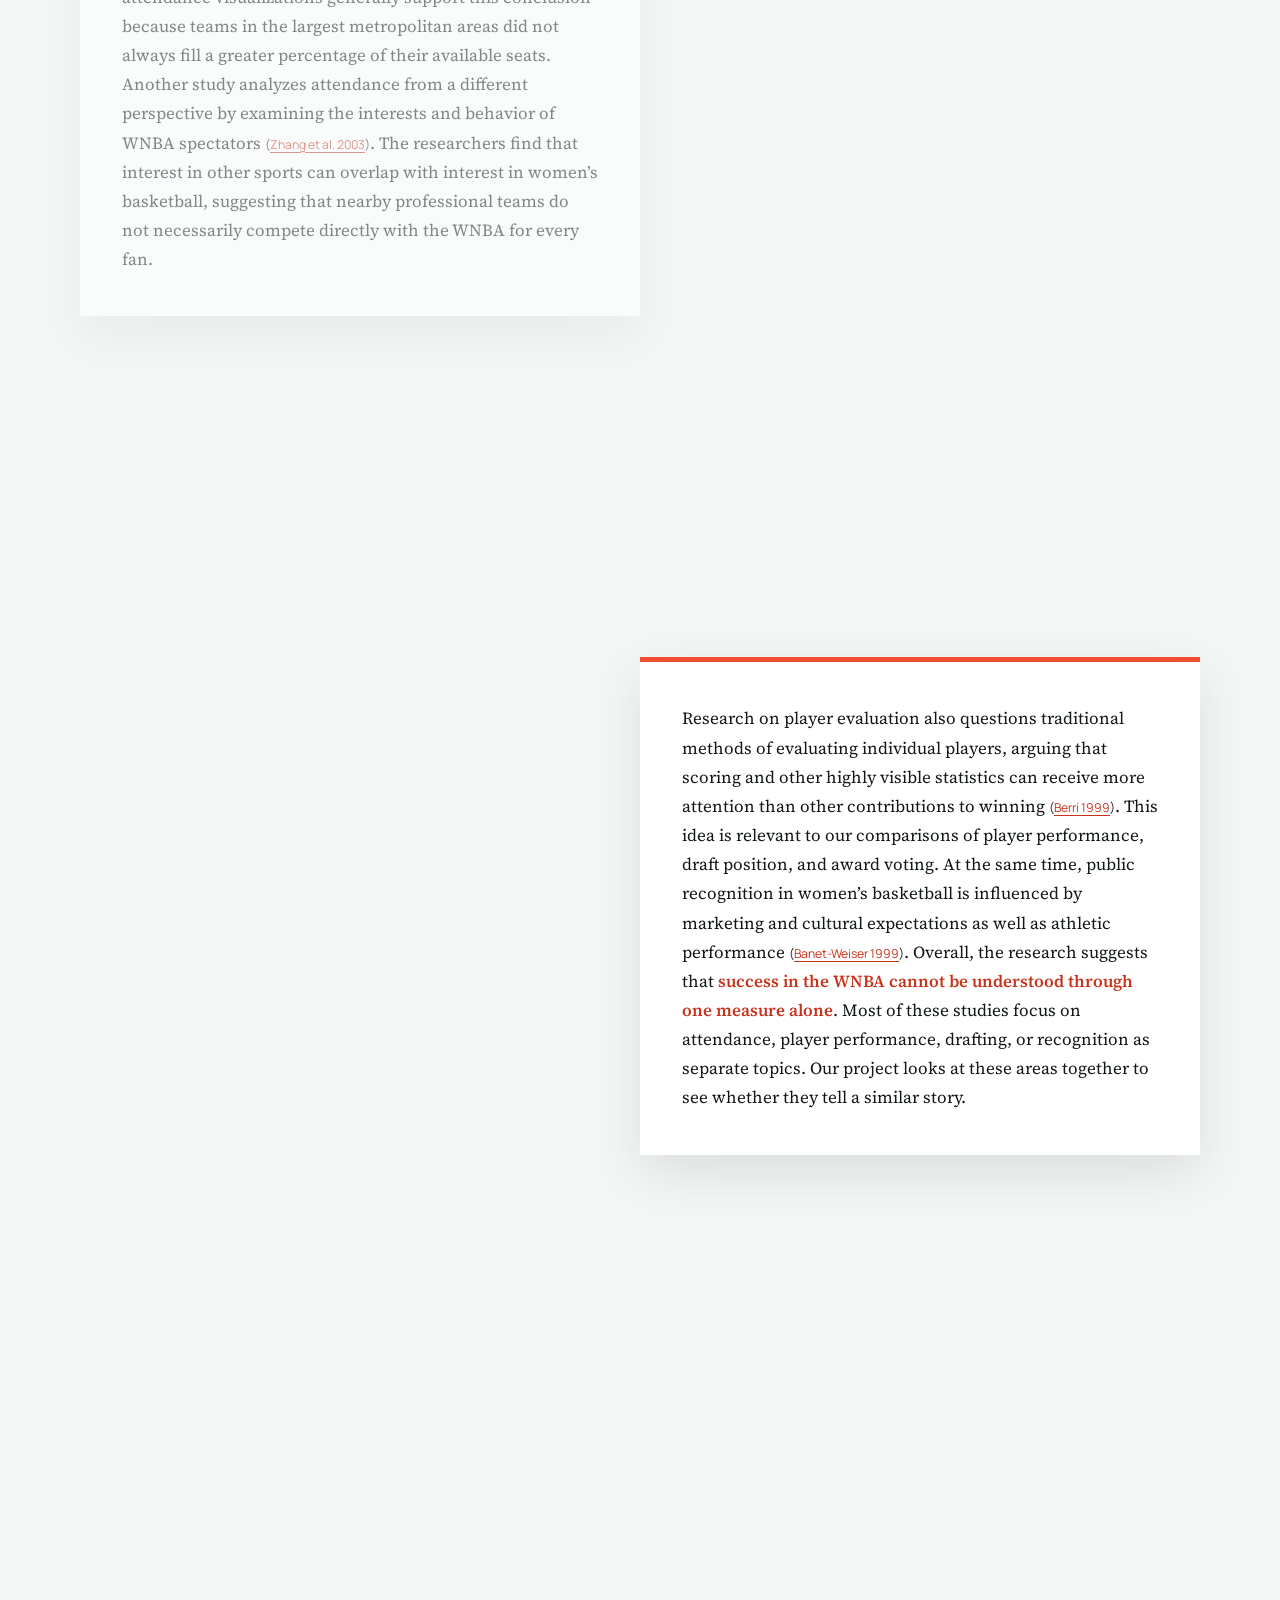
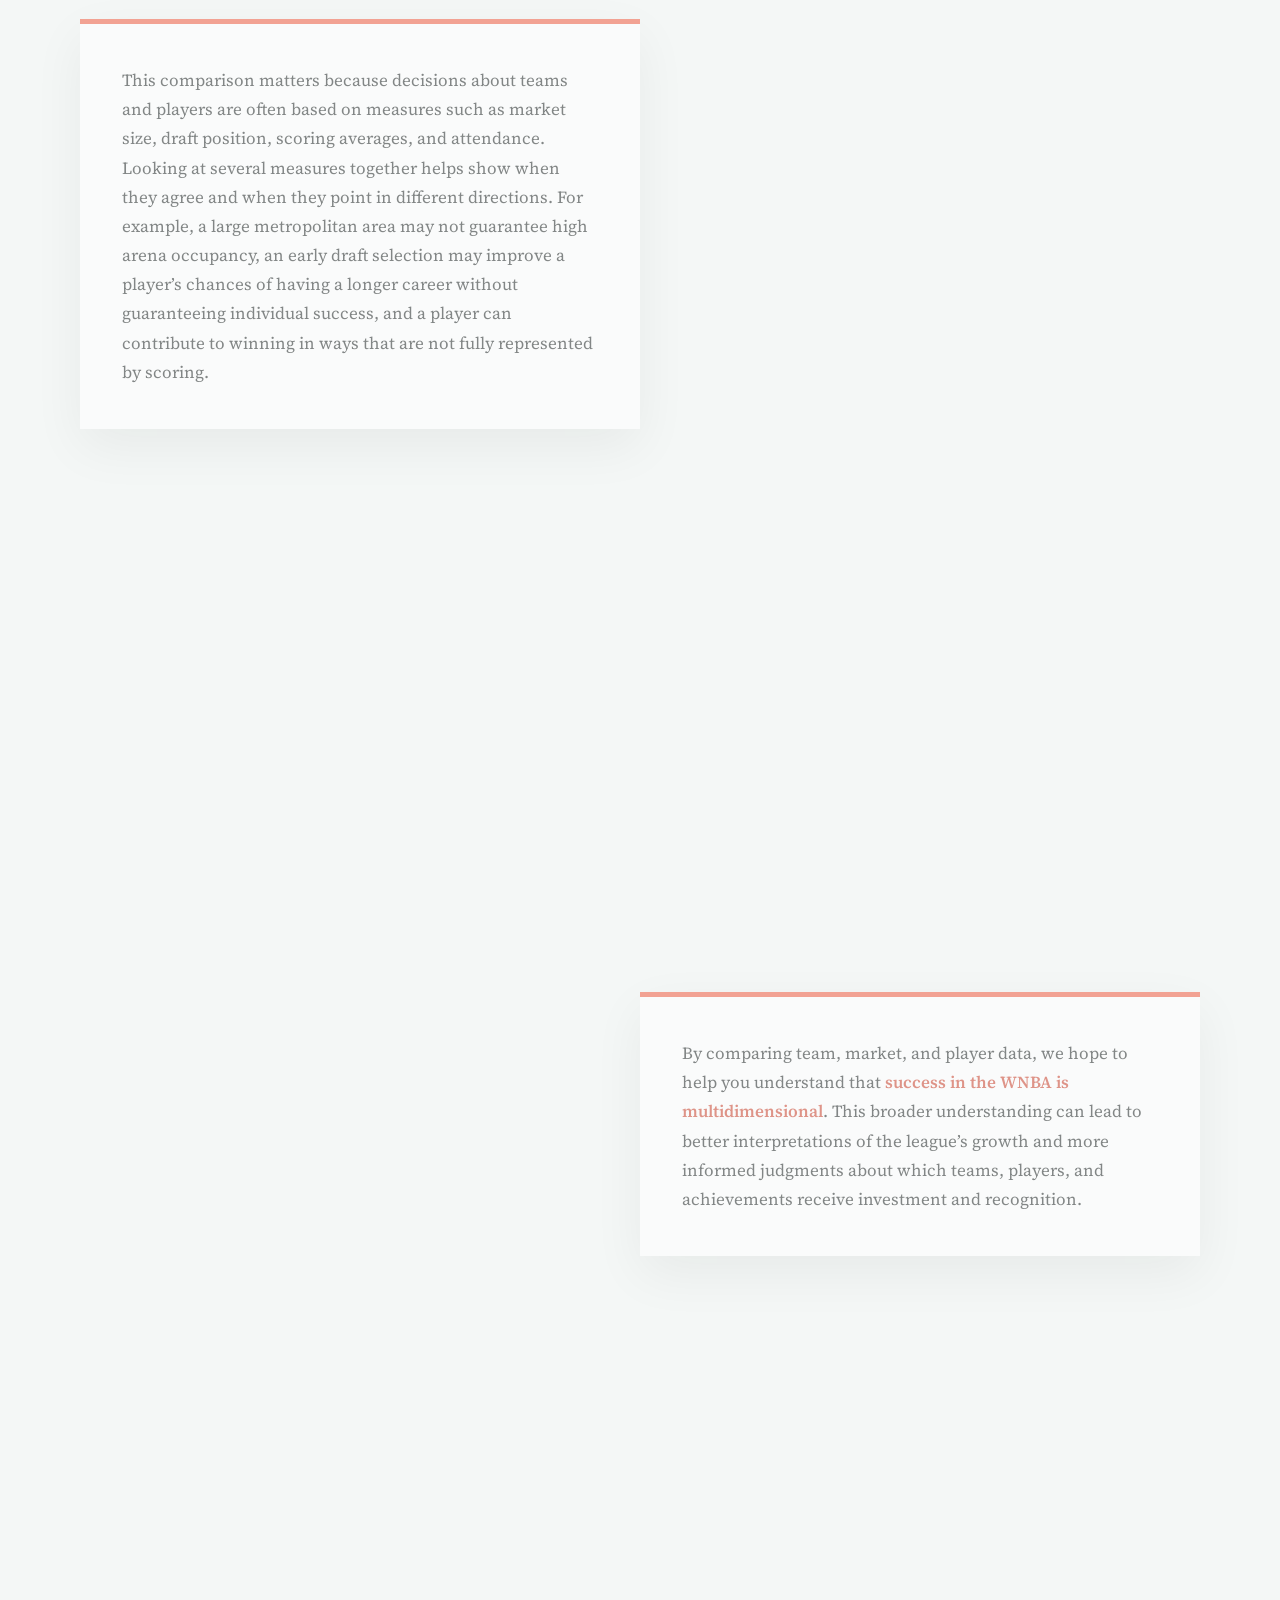
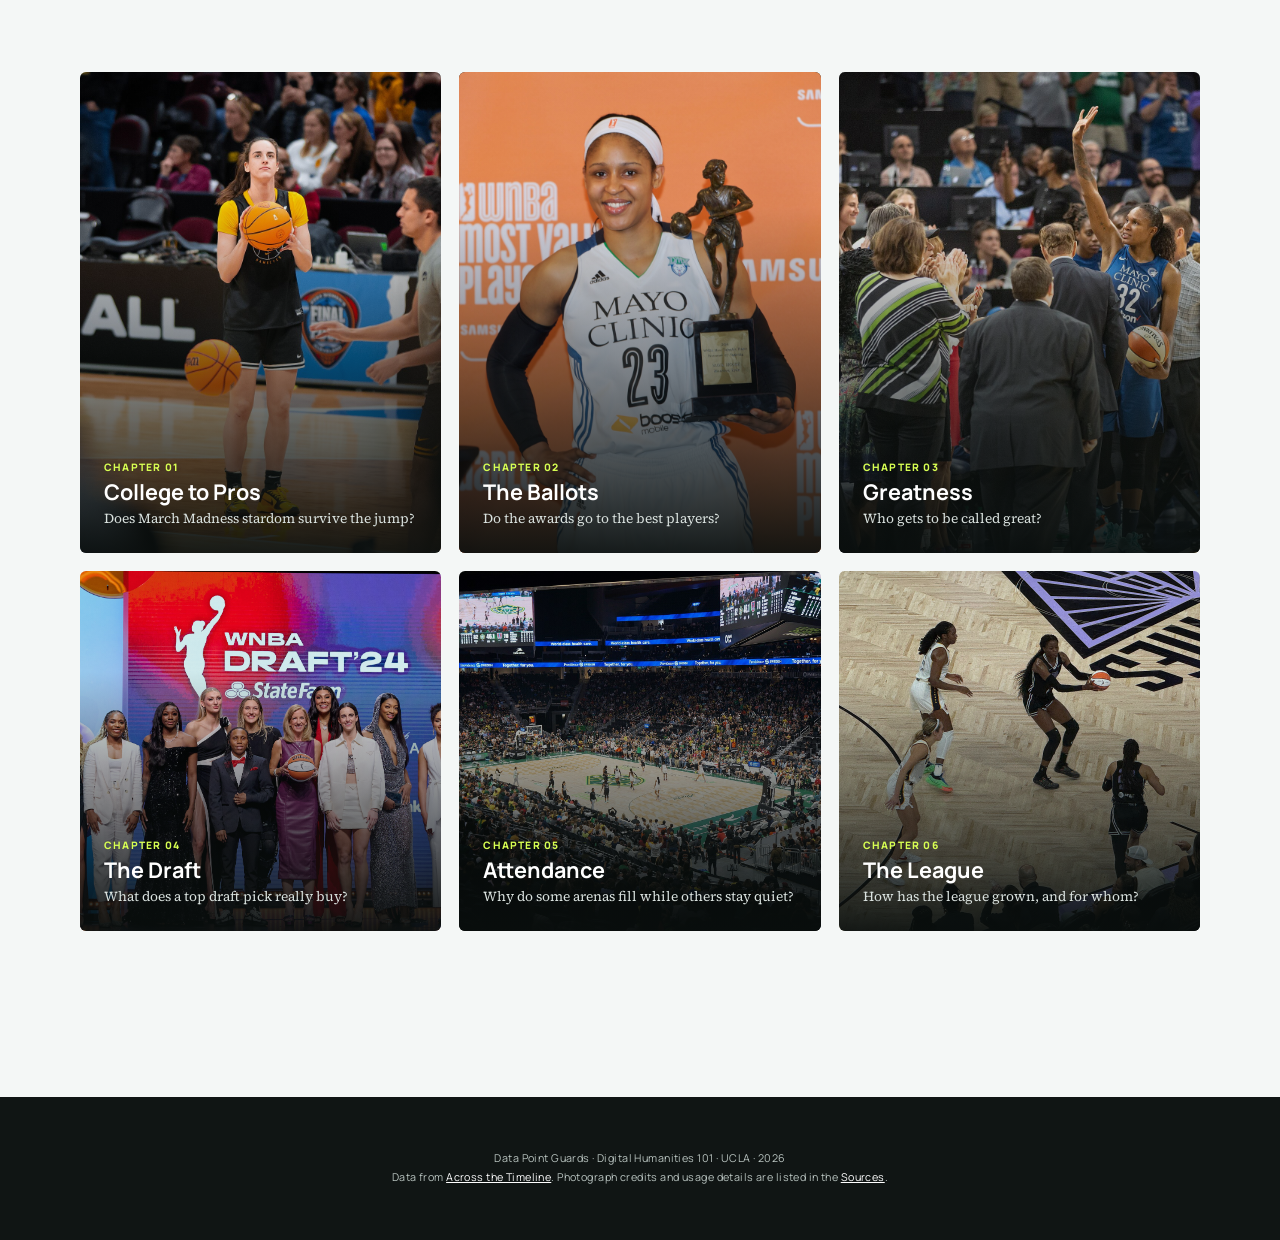
==== commit 0361a473: "Add files via upload" ====
--- a/index.html
+++ b/index.html
@@ -5,7 +5,7 @@
 <meta name="viewport" content="width=device-width, initial-scale=1.0">
 <title>Data Point Guards — Rethinking the Box Score</title>
 <link href="https://fonts.googleapis.com/css2?family=Manrope:wght@400;600;700;800&amp;family=Source+Serif+4:opsz,wght@8..60,400;8..60,600&amp;display=swap" rel="stylesheet">
-<link rel="stylesheet" href="style.css?v=15">
+<link rel="stylesheet" href="style.css?v=30">
 </head>
 <body>
 
@@ -24,17 +24,16 @@
 
 <div class="masthead">
   <div class="brand"><a href="index.html">Data Point Guards</a></div>
-  <div class="tagline">Rethinking the Box Score &middot; DH 101, UCLA</div>
 </div>
 
 <nav>
   <a href="index.html" class="here">Home</a>
   <a href="college.html">College to Pros</a>
+  <a href="awards.html">Awards</a>
+  <a href="greatness.html">Greatness</a>
   <a href="draft.html">The Draft</a>
   <a href="attendance.html">Attendance</a>
-  <a href="awards.html">Awards</a>
   <a href="league.html">The League</a>
-  <a href="greatness.html">Greatness</a>
   <a href="data-critique.html">Data Critique</a>
   <a href="about.html">About</a>
   <a href="sources.html">Sources</a>
@@ -149,39 +148,30 @@
 
 <div class="spacer"></div>
 
-<div class="story" id="research-chapters">
-  <h2>Six chapters, one question</h2>
-  <p>Each chapter takes up one room of the same house: the leap from college fame to a
-  professional job, the draft where futures are handed out, the arenas where cities show
-  up or stay home, the ballots that crown the best, the map of a league that grew and
-  shrank and grew again, and finally the archive itself &mdash; the quiet keeper of who
-  gets remembered. Read them in order, or open any one; each stands on its own.</p>
-</div>
-
 <div class="grid">
   <a href="college.html">
     <img src="fig-college.jpg" alt="Caitlin Clark warms up on court during the 2024 NCAA women's basketball championship weekend">
     <span class="chapter-copy"><small>Chapter 01</small><strong>College to Pros</strong><em>Does March Madness stardom survive the jump?</em></span>
   </a>
+  <a href="awards.html">
+    <img src="fig-awards.jpg" alt="Maya Moore holds her 2014 WNBA Most Valuable Player trophy">
+    <span class="chapter-copy"><small>Chapter 02</small><strong>The Ballots</strong><em>Do the awards go to the best players?</em></span>
+  </a>
+  <a href="greatness.html">
+    <img src="fig-great.jpg" alt="Rebekkah Brunson is recognized after setting the WNBA career rebounding record">
+    <span class="chapter-copy"><small>Chapter 03</small><strong>Greatness</strong><em>Who gets to be called great?</em></span>
+  </a>
   <a href="draft.html">
     <img src="fig-draft.jpg" alt="The 2024 WNBA draft class poses together on stage with Commissioner Cathy Engelbert">
-    <span class="chapter-copy"><small>Chapter 02</small><strong>The Draft</strong><em>What does a top draft pick really buy?</em></span>
+    <span class="chapter-copy"><small>Chapter 04</small><strong>The Draft</strong><em>What does a top draft pick really buy?</em></span>
   </a>
   <a href="attendance.html">
     <img src="fig-attend.jpg" alt="A crowd fills Climate Pledge Arena for a Seattle Storm WNBA game">
-    <span class="chapter-copy"><small>Chapter 03</small><strong>Attendance</strong><em>Why do some arenas fill while others stay quiet?</em></span>
-  </a>
-  <a href="awards.html">
-    <img src="fig-awards.jpg" alt="Maya Moore holds her 2014 WNBA Most Valuable Player trophy">
-    <span class="chapter-copy"><small>Chapter 04</small><strong>The Ballots</strong><em>Do the awards go to the best players?</em></span>
+    <span class="chapter-copy"><small>Chapter 05</small><strong>Attendance</strong><em>Why do some arenas fill while others stay quiet?</em></span>
   </a>
   <a href="league.html">
     <img src="fig-league.jpg" alt="Golden State Valkyries players compete on their branded home court during the expansion team's inaugural season">
-    <span class="chapter-copy"><small>Chapter 05</small><strong>The League</strong><em>How has the league grown, and for whom?</em></span>
-  </a>
-  <a href="greatness.html">
-    <img src="fig-great.jpg" alt="Rebekkah Brunson is recognized after setting the WNBA career rebounding record">
-    <span class="chapter-copy"><small>Chapter 06</small><strong>Greatness</strong><em>Who gets to be called great?</em></span>
+    <span class="chapter-copy"><small>Chapter 06</small><strong>The League</strong><em>How has the league grown, and for whom?</em></span>
   </a>
 </div>
 
--- a/style.css
+++ b/style.css
@@ -403,7 +403,7 @@
   object-position: center 22%;
 }
 
-.grid a:nth-child(4) img {
+.grid a:nth-child(2) img {
   object-position: center 24%;
 }
 
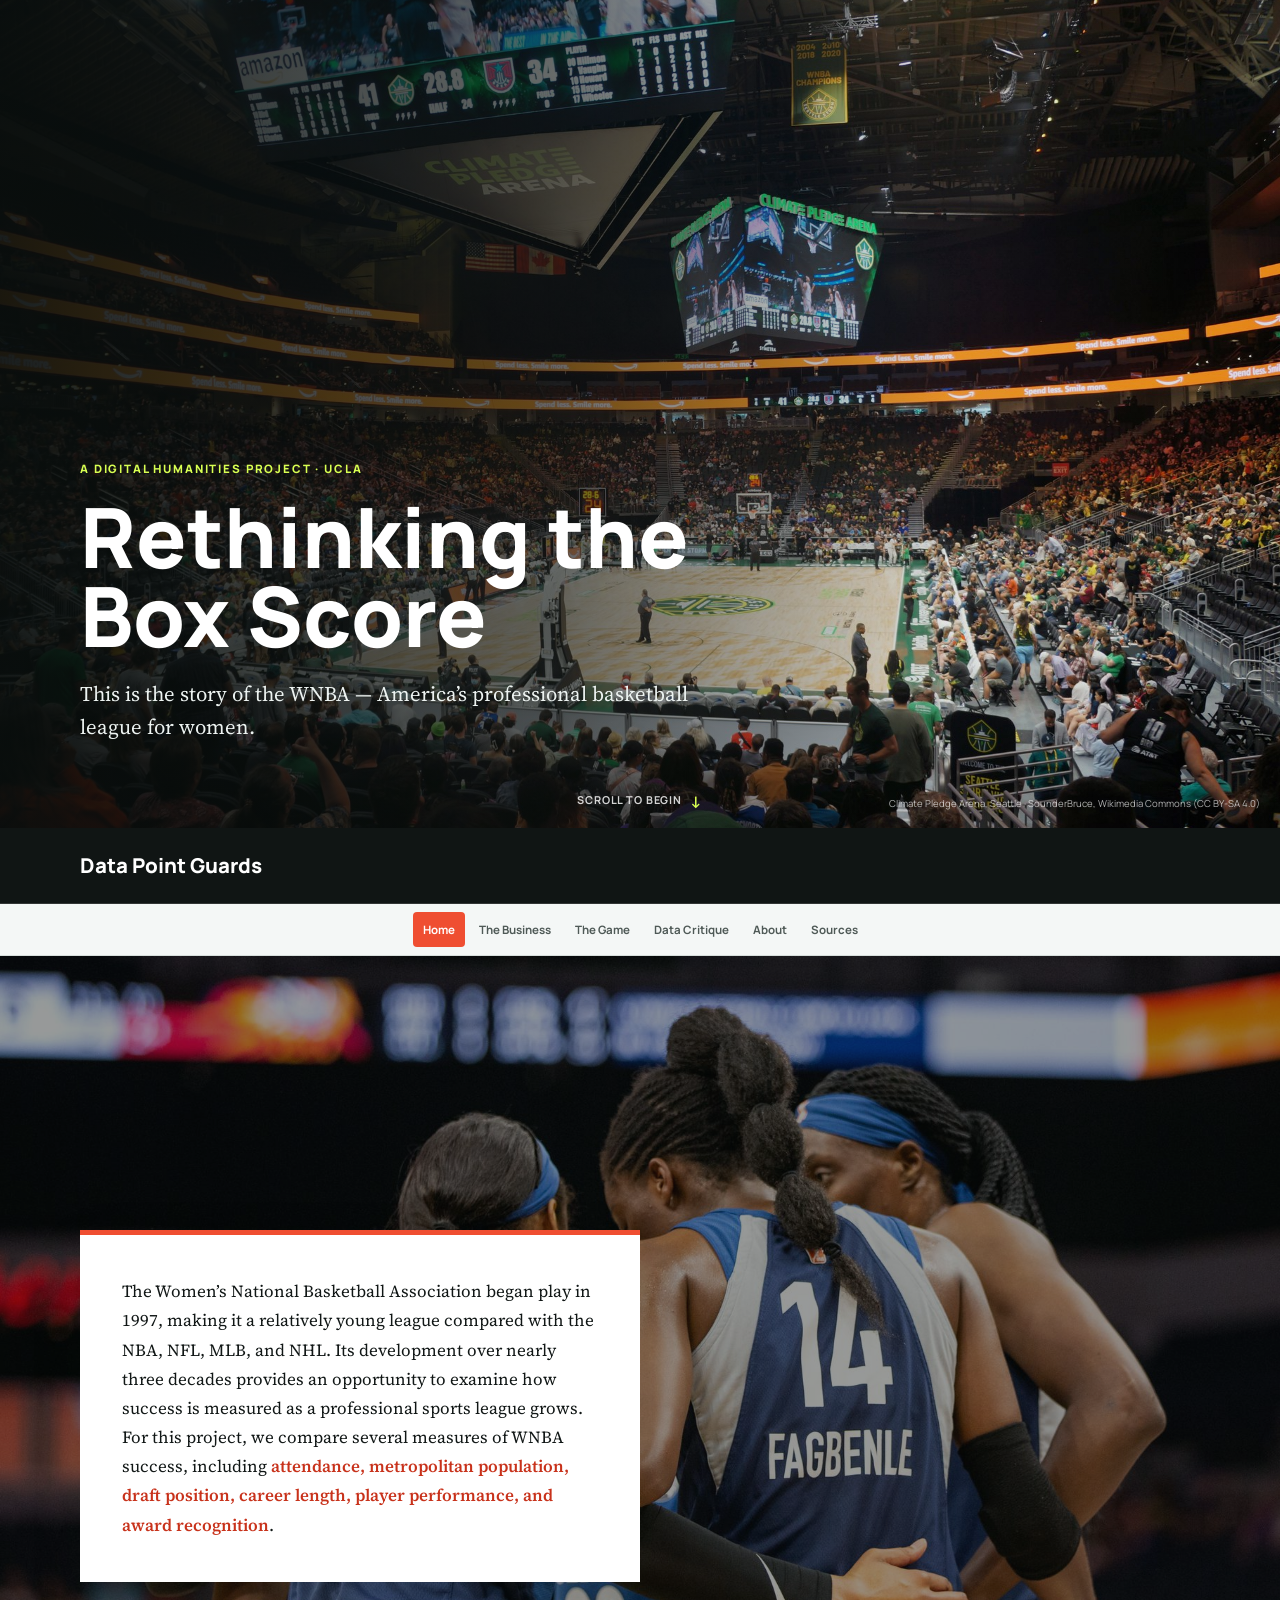
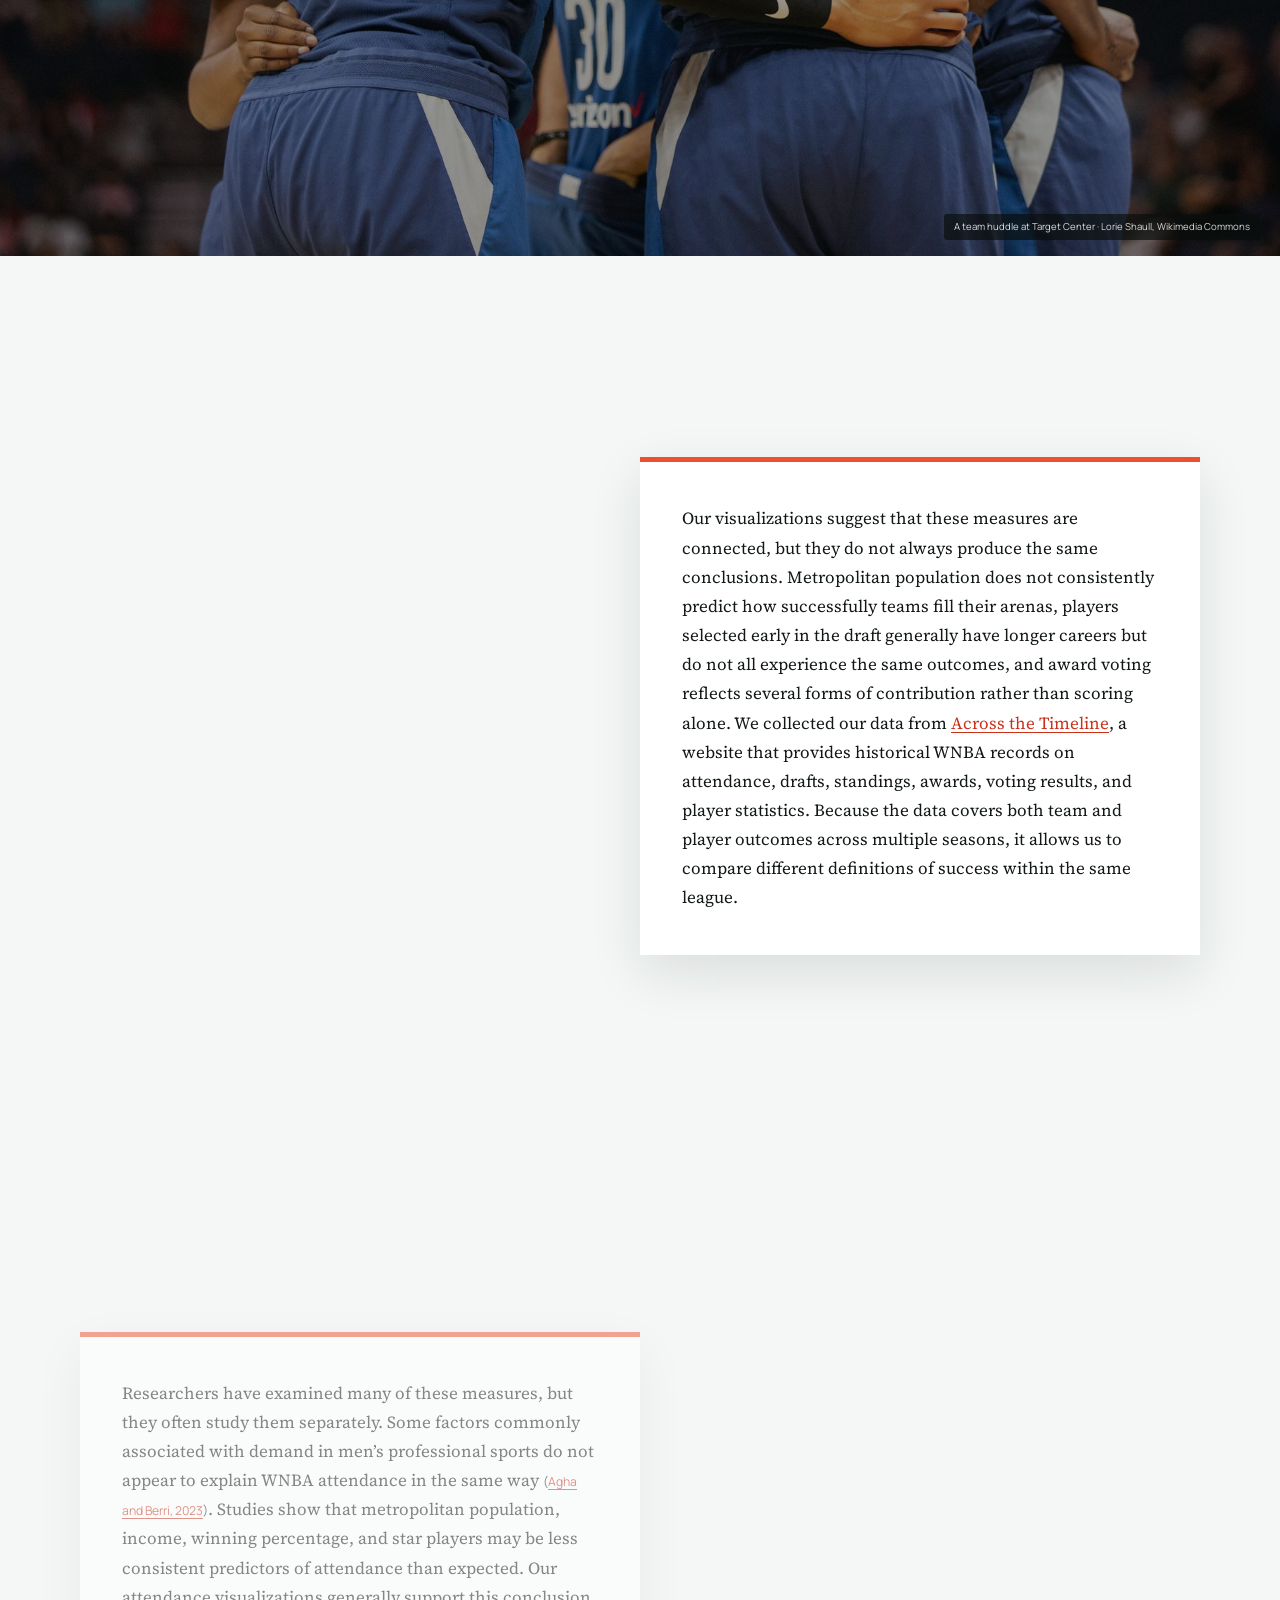
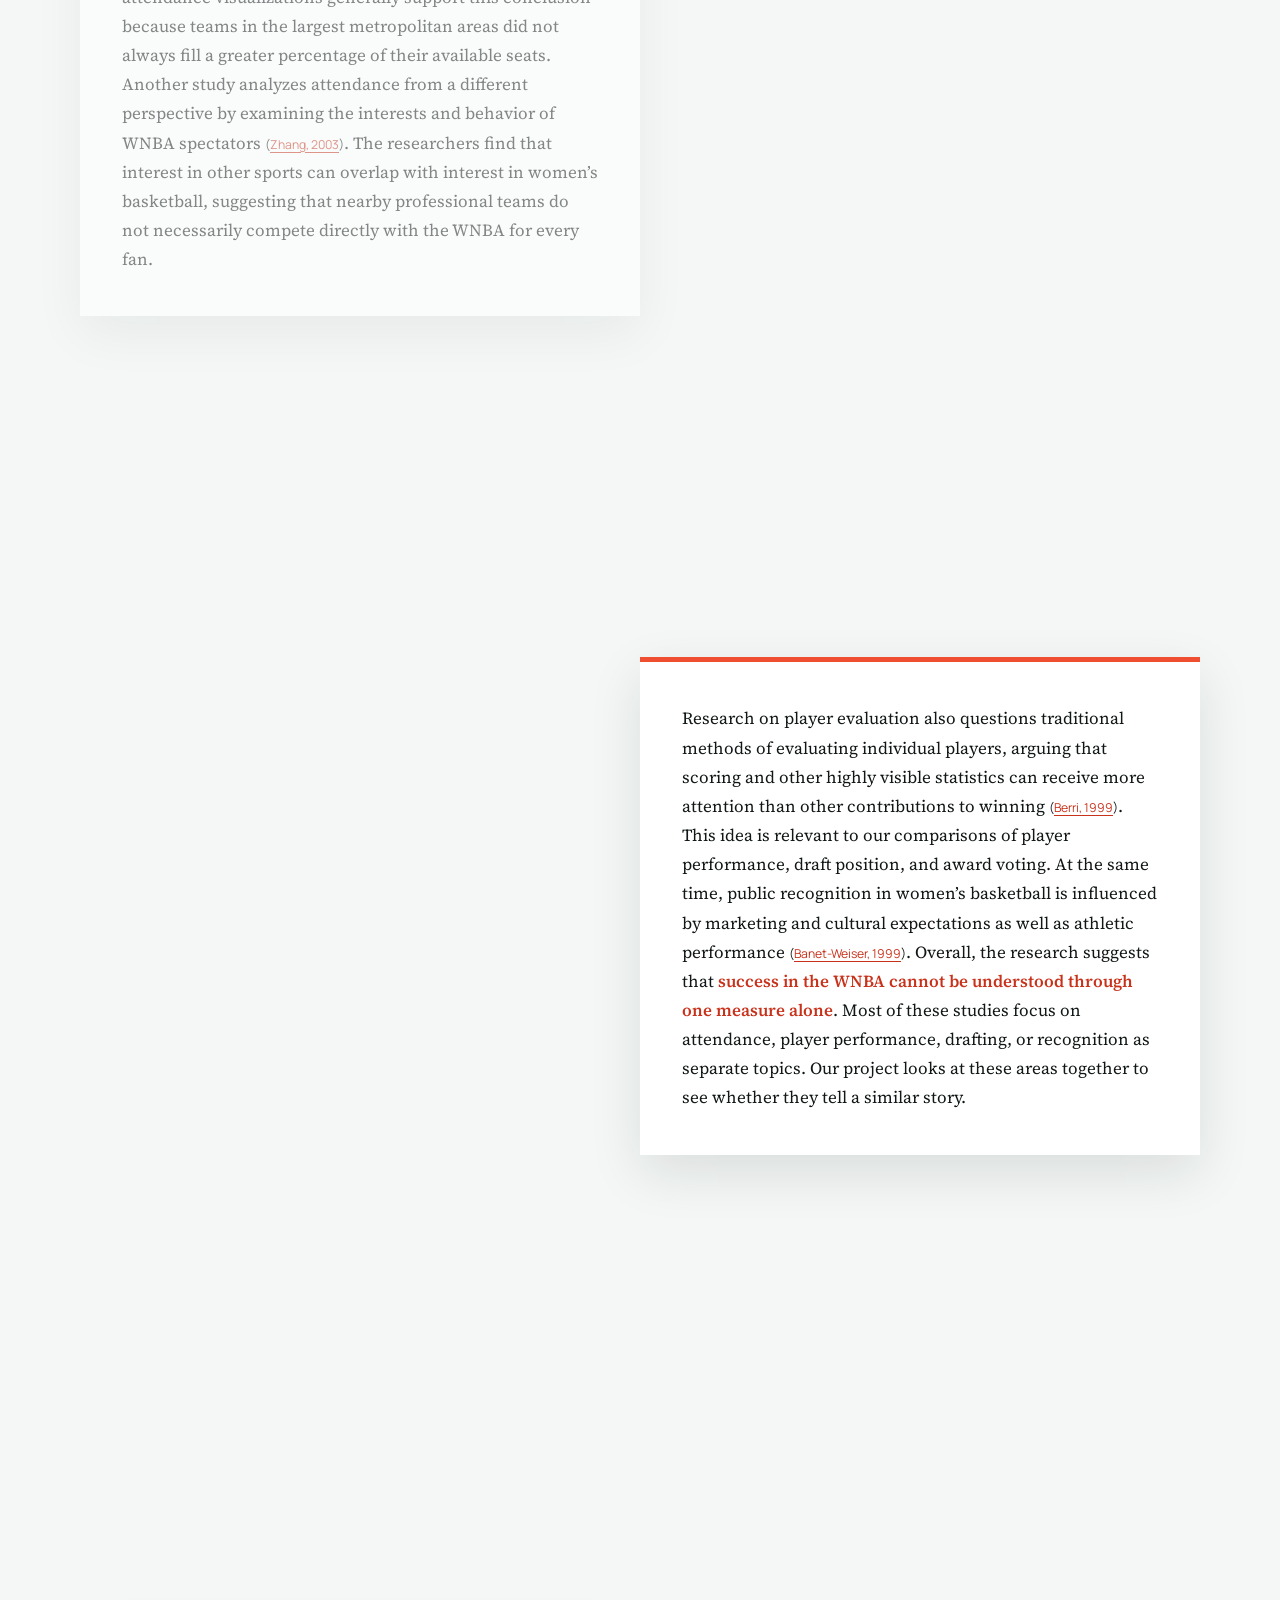
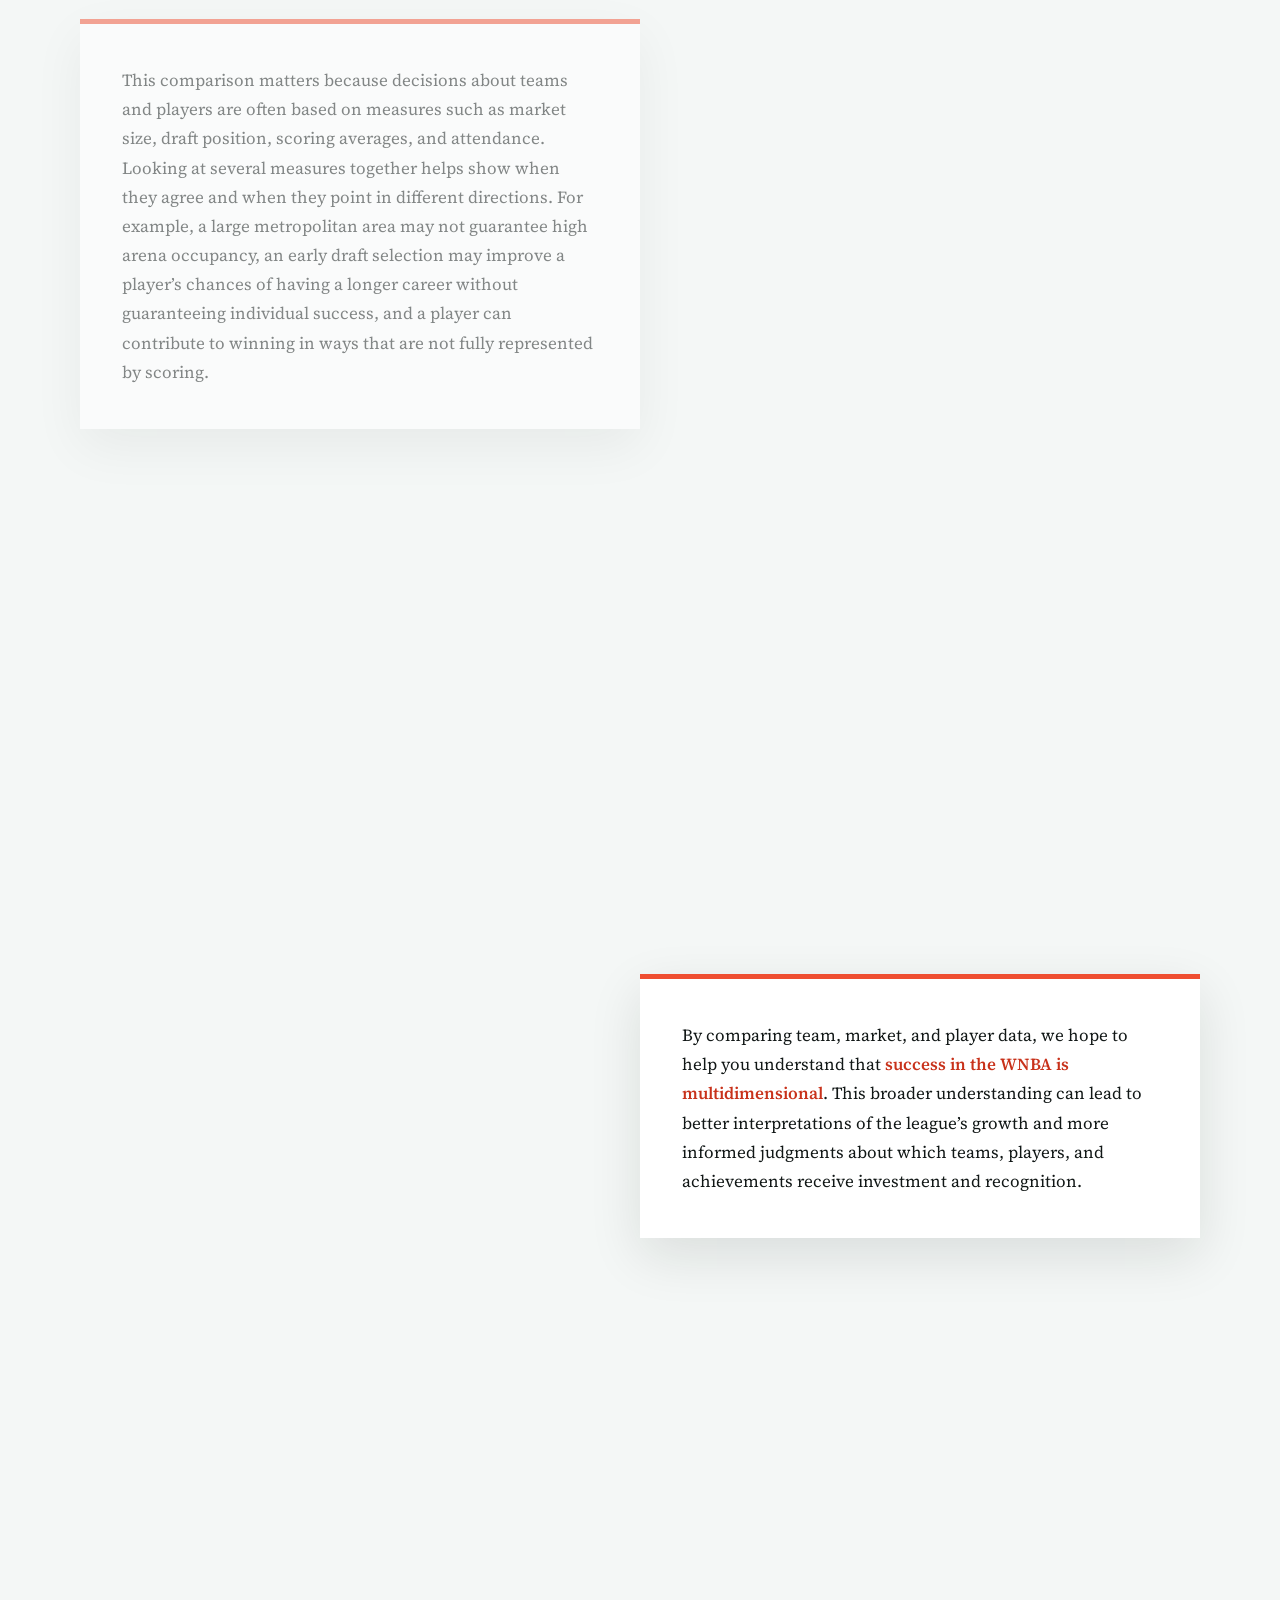
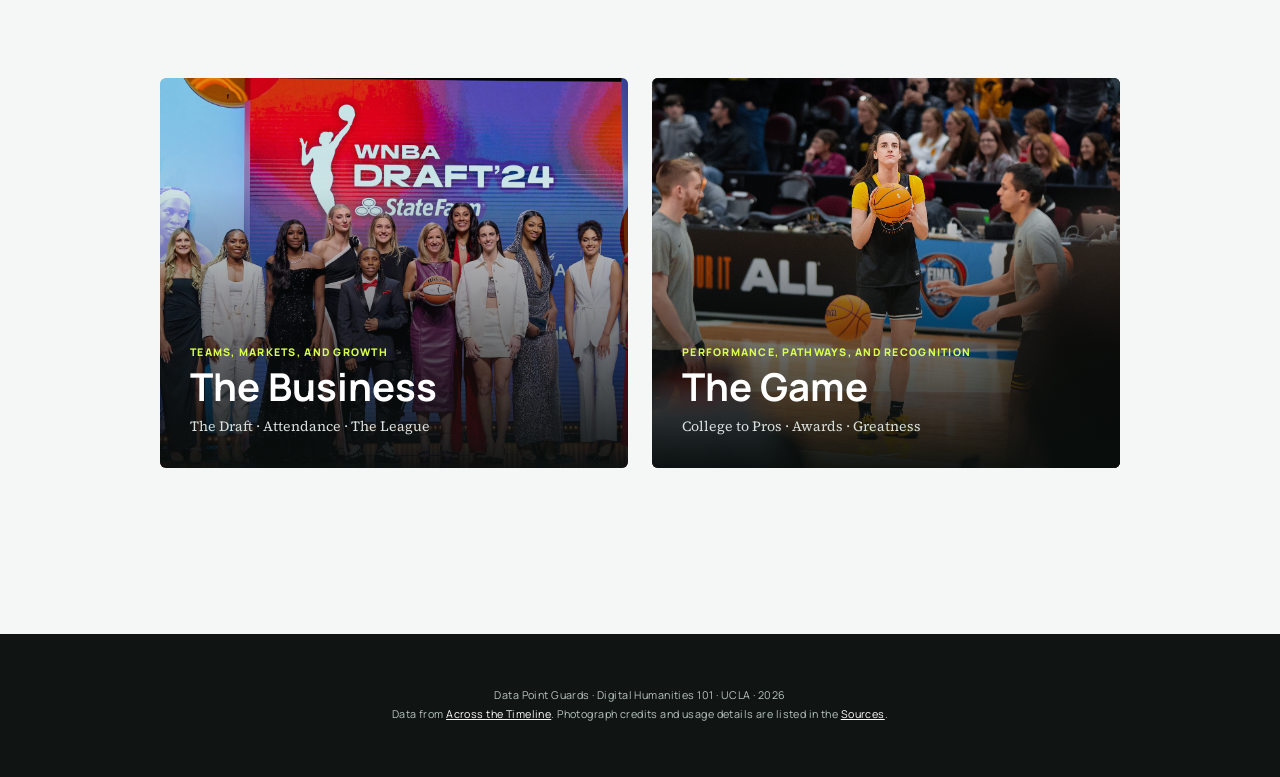
==== commit 65012843: "Add files via upload" ====
--- a/index.html
+++ b/index.html
@@ -5,7 +5,7 @@
 <meta name="viewport" content="width=device-width, initial-scale=1.0">
 <title>Data Point Guards — Rethinking the Box Score</title>
 <link href="https://fonts.googleapis.com/css2?family=Manrope:wght@400;600;700;800&amp;family=Source+Serif+4:opsz,wght@8..60,400;8..60,600&amp;display=swap" rel="stylesheet">
-<link rel="stylesheet" href="style.css?v=30">
+<link rel="stylesheet" href="style.css?v=34">
 </head>
 <body>
 
@@ -28,12 +28,8 @@
 
 <nav>
   <a href="index.html" class="here">Home</a>
-  <a href="college.html">College to Pros</a>
-  <a href="awards.html">Awards</a>
-  <a href="greatness.html">Greatness</a>
-  <a href="draft.html">The Draft</a>
-  <a href="attendance.html">Attendance</a>
-  <a href="league.html">The League</a>
+  <a href="business.html">The Business</a>
+  <a href="game.html">The Game</a>
   <a href="data-critique.html">Data Critique</a>
   <a href="about.html">About</a>
   <a href="sources.html">Sources</a>
@@ -85,7 +81,7 @@
         separately. Some factors commonly associated with demand in men&rsquo;s
         professional sports do not appear to explain WNBA attendance in the same way
         <span class="inline-citations">(<a
-        href="https://doi.org/10.32731/ijsf.181.022023.03">Agha and Berri
+        href="https://doi.org/10.32731/ijsf.181.022023.03">Agha and Berri,
         2023</a>)</span>. Studies show that metropolitan population, income, winning
         percentage, and star players may be less consistent predictors of attendance than
         expected. Our attendance visualizations generally support this conclusion because
@@ -93,7 +89,7 @@
         of their available seats. Another study analyzes attendance from a different
         perspective by examining the interests and behavior of WNBA spectators <span
         class="inline-citations">(<a
-        href="https://doi.org/10.1177/106169340301200405">Zhang et al.
+        href="https://doi.org/10.1177/106169340301200405">Zhang,
         2003</a>)</span>. The researchers find that interest in other sports can overlap
         with interest in women&rsquo;s basketball, suggesting that nearby professional
         teams do not necessarily compete directly with the WNBA for every fan.</p>
@@ -106,12 +102,12 @@
         individual players, arguing that scoring and other highly visible statistics can
         receive more attention than other contributions to winning <span
         class="inline-citations">(<a
-        href="https://doi.org/10.1002/1099-1468(199912)20:8%3C411::AID-MDE957%3E3.0.CO;2-G">Berri
+        href="https://doi.org/10.1002/1099-1468(199912)20:8%3C411::AID-MDE957%3E3.0.CO;2-G">Berri,
         1999</a>)</span>. This idea is relevant to our comparisons of player performance,
         draft position, and award voting. At the same time, public recognition in
         women&rsquo;s basketball is influenced by marketing and cultural expectations as
         well as athletic performance <span class="inline-citations">(<a
-        href="https://doi.org/10.1177/0193723599234004">Banet-Weiser
+        href="https://doi.org/10.1177/0193723599234004">Banet-Weiser,
         1999</a>)</span>. Overall, the research suggests that <span
         class="key-idea">success in the WNBA cannot be understood through one measure
         alone</span>. Most of these studies focus on attendance, player performance,
@@ -148,30 +144,14 @@
 
 <div class="spacer"></div>
 
-<div class="grid">
-  <a href="college.html">
+<div class="gateway-grid" aria-label="Project analyses">
+  <a href="business.html">
+    <img src="fig-draft.jpg" alt="The 2024 WNBA draft class poses together on stage with Commissioner Cathy Engelbert">
+    <span class="gateway-copy"><small>Teams, markets, and growth</small><strong>The Business</strong><em>The Draft &middot; Attendance &middot; The League</em></span>
+  </a>
+  <a href="game.html">
     <img src="fig-college.jpg" alt="Caitlin Clark warms up on court during the 2024 NCAA women's basketball championship weekend">
-    <span class="chapter-copy"><small>Chapter 01</small><strong>College to Pros</strong><em>Does March Madness stardom survive the jump?</em></span>
-  </a>
-  <a href="awards.html">
-    <img src="fig-awards.jpg" alt="Maya Moore holds her 2014 WNBA Most Valuable Player trophy">
-    <span class="chapter-copy"><small>Chapter 02</small><strong>The Ballots</strong><em>Do the awards go to the best players?</em></span>
-  </a>
-  <a href="greatness.html">
-    <img src="fig-great.jpg" alt="Rebekkah Brunson is recognized after setting the WNBA career rebounding record">
-    <span class="chapter-copy"><small>Chapter 03</small><strong>Greatness</strong><em>Who gets to be called great?</em></span>
-  </a>
-  <a href="draft.html">
-    <img src="fig-draft.jpg" alt="The 2024 WNBA draft class poses together on stage with Commissioner Cathy Engelbert">
-    <span class="chapter-copy"><small>Chapter 04</small><strong>The Draft</strong><em>What does a top draft pick really buy?</em></span>
-  </a>
-  <a href="attendance.html">
-    <img src="fig-attend.jpg" alt="A crowd fills Climate Pledge Arena for a Seattle Storm WNBA game">
-    <span class="chapter-copy"><small>Chapter 05</small><strong>Attendance</strong><em>Why do some arenas fill while others stay quiet?</em></span>
-  </a>
-  <a href="league.html">
-    <img src="fig-league.jpg" alt="Golden State Valkyries players compete on their branded home court during the expansion team's inaugural season">
-    <span class="chapter-copy"><small>Chapter 06</small><strong>The League</strong><em>How has the league grown, and for whom?</em></span>
+    <span class="gateway-copy"><small>Performance, pathways, and recognition</small><strong>The Game</strong><em>College to Pros &middot; Awards &middot; Greatness</em></span>
   </a>
 </div>
 
@@ -225,6 +205,6 @@
   });
 </script>
 
-<script src="site.js?v=15"></script>
+<script src="site.js?v=16"></script>
 </body>
 </html>
--- a/style.css
+++ b/style.css
@@ -403,7 +403,7 @@
   object-position: center 22%;
 }
 
-.grid a:nth-child(2) img {
+.grid a:nth-child(5) img {
   object-position: center 24%;
 }
 
@@ -801,6 +801,88 @@
 }
 
 /* Homepage chapter index */
+.gateway-grid {
+  display: grid;
+  grid-template-columns: repeat(2, minmax(0, 1fr));
+  gap: 24px;
+  width: min(960px, calc(100% - 64px));
+  margin: 38px auto 0;
+}
+
+.gateway-grid a,
+.hub-grid a {
+  position: relative;
+  display: block;
+  overflow: hidden;
+  color: var(--surface);
+  background: var(--black);
+  border-radius: var(--radius);
+  text-decoration: none;
+}
+
+.gateway-grid a {
+  min-height: 0;
+  aspect-ratio: 6 / 5;
+}
+
+.gateway-grid a::after,
+.hub-grid a::after {
+  position: absolute;
+  inset: 0;
+  content: "";
+  background: linear-gradient(0deg, rgba(9, 14, 13, 0.96) 0%, rgba(9, 14, 13, 0.1) 72%);
+}
+
+.gateway-grid img,
+.hub-grid img {
+  display: block;
+  width: 100%;
+  height: 100%;
+  object-fit: cover;
+  transition: transform 0.45s ease;
+}
+
+.gateway-grid a:hover img,
+.hub-grid a:hover img {
+  transform: scale(1.04);
+}
+
+.gateway-grid a:nth-child(2) img,
+.page-game .hub-grid a:first-child img {
+  object-position: center 24%;
+}
+
+.gateway-copy {
+  position: absolute;
+  inset: auto 0 0;
+  z-index: 2;
+  display: grid;
+  gap: 6px;
+  padding: clamp(22px, 3vw, 30px);
+}
+
+.gateway-copy small {
+  color: var(--lime);
+  font-family: var(--sans);
+  font-size: 0.66rem;
+  font-weight: 800;
+  letter-spacing: 0.12em;
+  text-transform: uppercase;
+}
+
+.gateway-copy strong {
+  font-family: var(--sans);
+  font-size: clamp(1.75rem, 3vw, 2.4rem);
+  line-height: 1.05;
+}
+
+.gateway-copy em {
+  color: #d9e1de;
+  font-family: var(--serif);
+  font-size: 0.88rem;
+  font-style: normal;
+}
+
 .grid {
   display: grid;
   grid-template-columns: repeat(3, minmax(0, 1fr));
@@ -869,6 +951,85 @@
   font-size: 0.86rem;
   font-style: normal;
   line-height: 1.45;
+}
+
+/* Analysis overview and topic navigation */
+.analysis-head {
+  padding-bottom: 30px;
+}
+
+.analysis-head h1 {
+  max-width: 860px;
+}
+
+.analysis-intro {
+  padding-bottom: 12px;
+}
+
+.topic-nav {
+  position: sticky;
+  top: 52px;
+  z-index: 70;
+  display: flex;
+  align-items: center;
+  justify-content: center;
+  gap: 2px;
+  width: 100%;
+  min-height: 46px;
+  margin: 0;
+  padding: 5px max(16px, calc((100vw - 720px) / 2));
+  overflow-x: auto;
+  background: rgba(255, 255, 255, 0.96);
+  border-bottom: 1px solid var(--rule);
+  backdrop-filter: blur(12px);
+  font-family: var(--sans);
+  scrollbar-width: none;
+}
+
+.topic-nav::-webkit-scrollbar {
+  display: none;
+}
+
+.topic-nav a {
+  flex: 0 1 220px;
+  padding: 7px 14px 8px;
+  color: var(--ink-soft);
+  border-bottom: 3px solid transparent;
+  font-size: 0.74rem;
+  font-weight: 800;
+  text-align: center;
+  text-decoration: none;
+}
+
+.topic-nav a:hover {
+  color: var(--ink);
+  border-bottom-color: rgba(239, 78, 49, 0.35);
+}
+
+.topic-nav a.current {
+  color: var(--ink);
+  border-bottom-color: var(--accent);
+}
+
+.page-draft .page-head,
+.page-attendance .page-head,
+.page-league .page-head,
+.page-college .page-head,
+.page-awards .page-head,
+.page-greatness .page-head {
+  padding-top: 34px;
+}
+
+.hub-grid {
+  display: grid;
+  grid-template-columns: repeat(3, minmax(0, 1fr));
+  gap: 18px;
+  width: min(var(--wide), calc(100% - 48px));
+  margin: 0 auto;
+}
+
+.hub-grid a {
+  min-height: 420px;
 }
 
 .series {
@@ -1391,6 +1552,10 @@
     display: grid;
   }
 
+  .topic-nav {
+    top: 76px;
+  }
+
   nav a {
     display: flex;
     align-items: center;
@@ -1405,6 +1570,10 @@
     grid-template-columns: repeat(2, minmax(0, 1fr));
   }
 
+  .hub-grid {
+    grid-template-columns: repeat(3, minmax(0, 1fr));
+  }
+
   .intro-panel {
     width: min(560px, calc(100% - 32px));
   }
@@ -1439,7 +1608,10 @@
   .chart-block,
   .data-table,
   .stat-pull,
-  .grid,
+	  .grid,
+	  .gateway-grid,
+	  .hub-grid,
+	  .topic-nav,
   .series,
   .timeline-embed,
   .pager {
@@ -1553,8 +1725,44 @@
     height: 440px;
   }
 
-  .grid {
-    grid-template-columns: 1fr;
+	  .grid {
+	    grid-template-columns: 1fr;
+	  }
+
+	  .gateway-grid,
+	  .hub-grid {
+	    grid-template-columns: 1fr;
+	  }
+
+	  .gateway-grid a {
+	    min-height: 340px;
+	    aspect-ratio: auto;
+	  }
+
+	  .hub-grid a {
+	    min-height: 390px;
+	  }
+
+	  .topic-nav {
+	    width: 100%;
+	    justify-content: flex-start;
+	    padding: 5px 16px;
+	  }
+
+	  .topic-nav a {
+	    flex: 0 0 auto;
+	    min-width: max-content;
+	    padding-inline: 16px;
+	    text-align: center;
+	  }
+
+  .page-draft .page-head,
+  .page-attendance .page-head,
+  .page-league .page-head,
+  .page-college .page-head,
+  .page-awards .page-head,
+  .page-greatness .page-head {
+    padding-top: 28px;
   }
 
   .grid a {
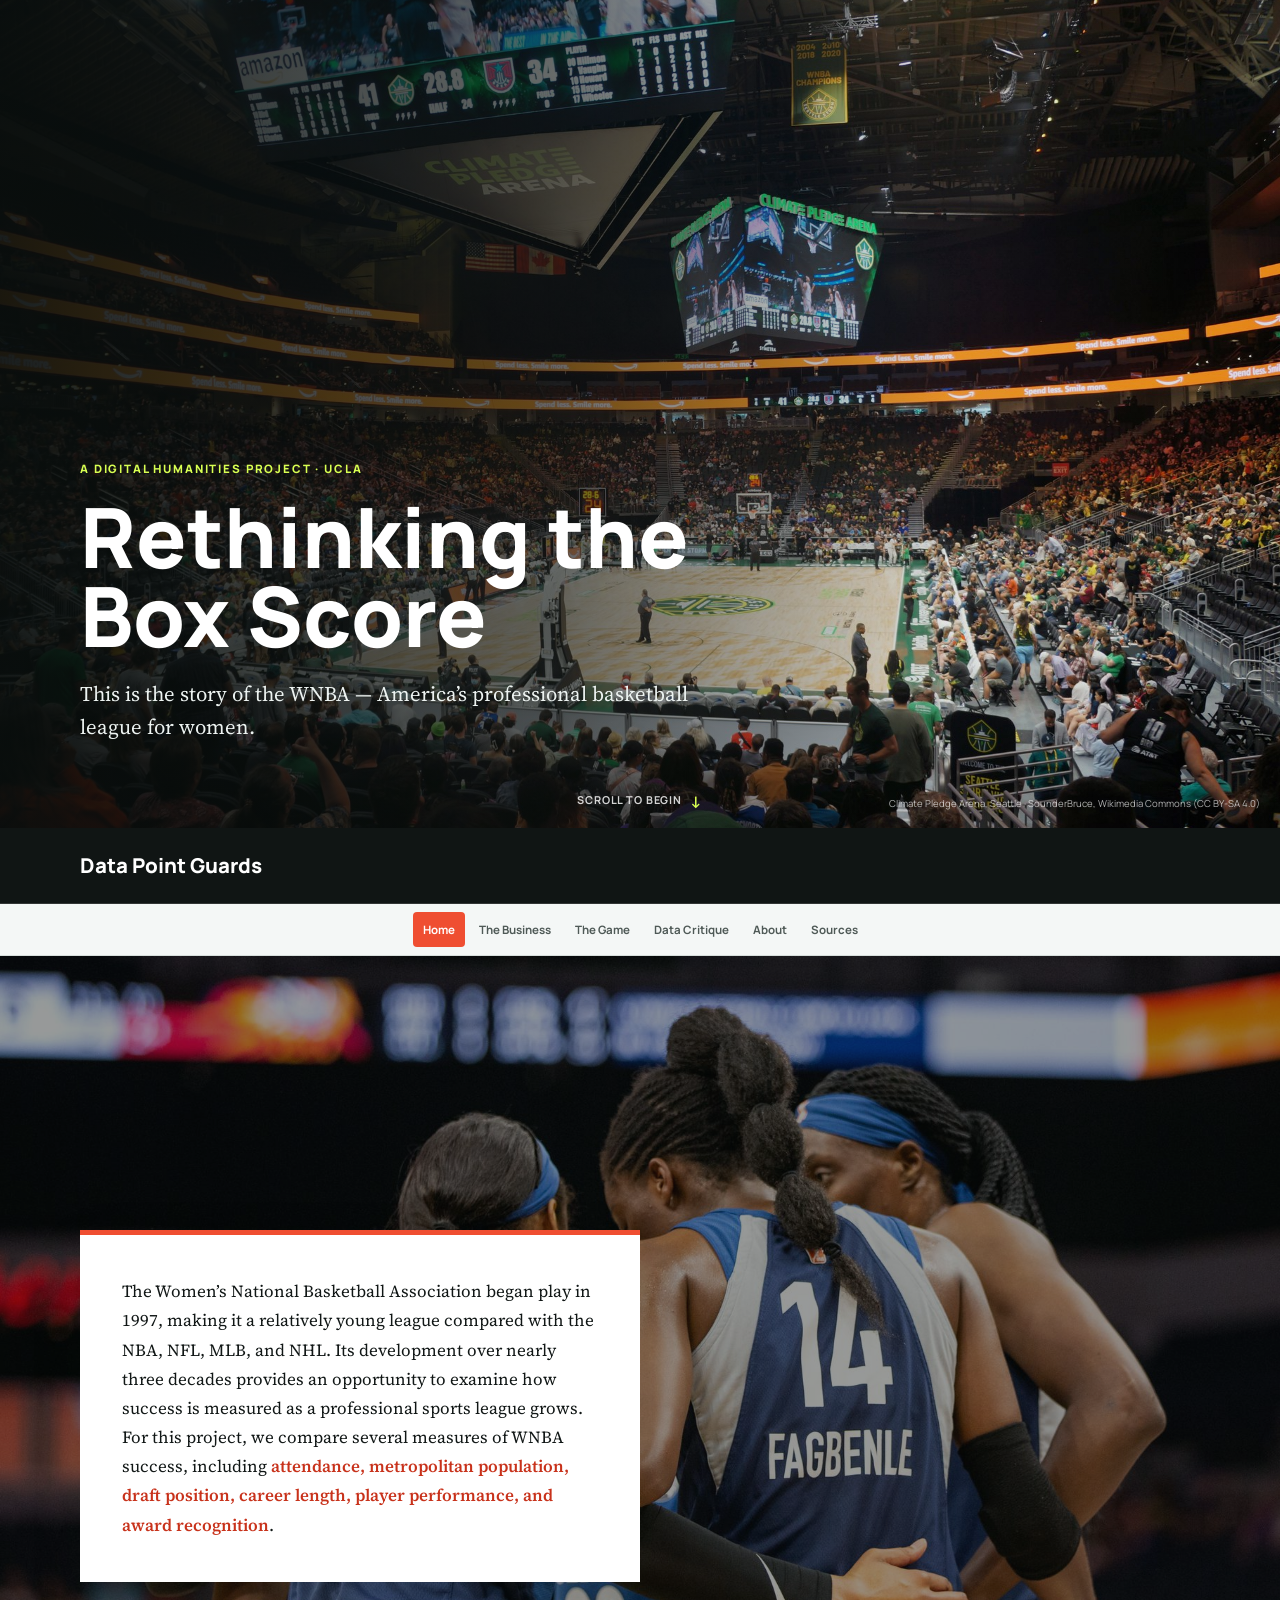
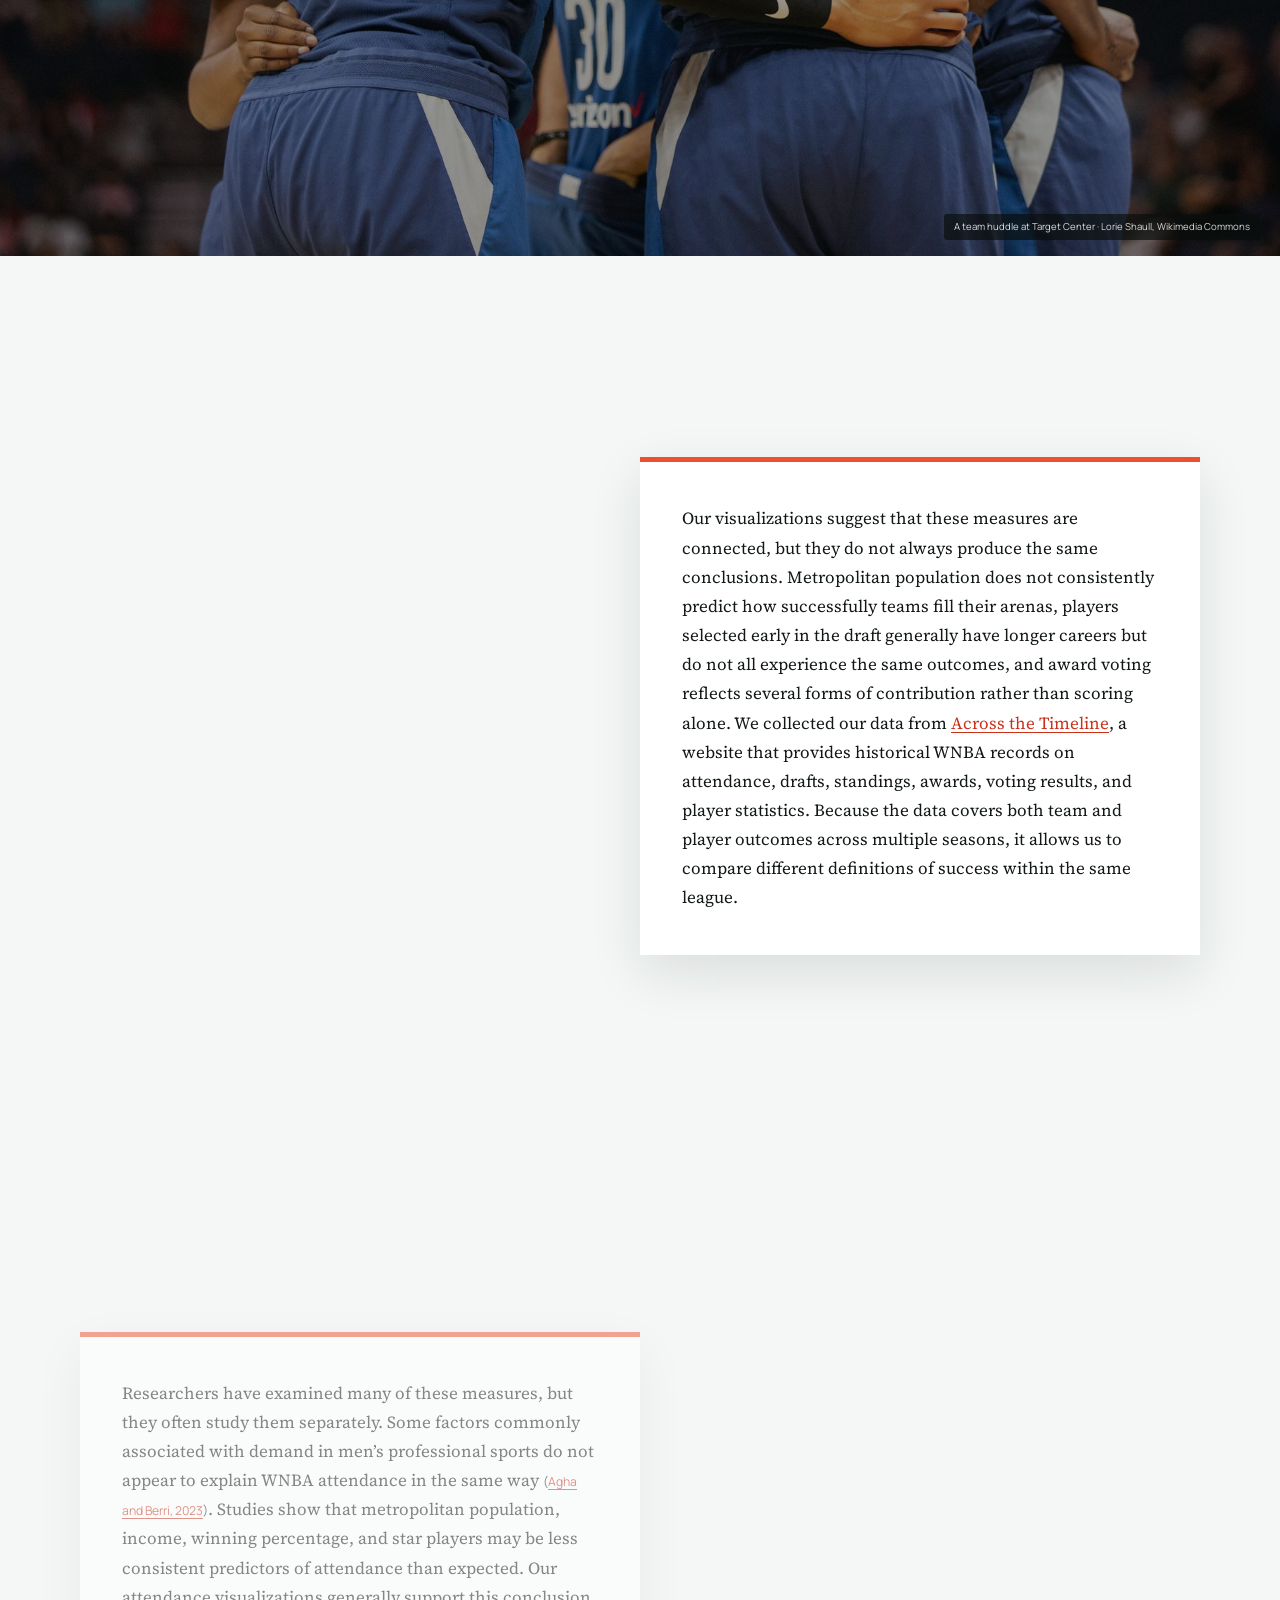
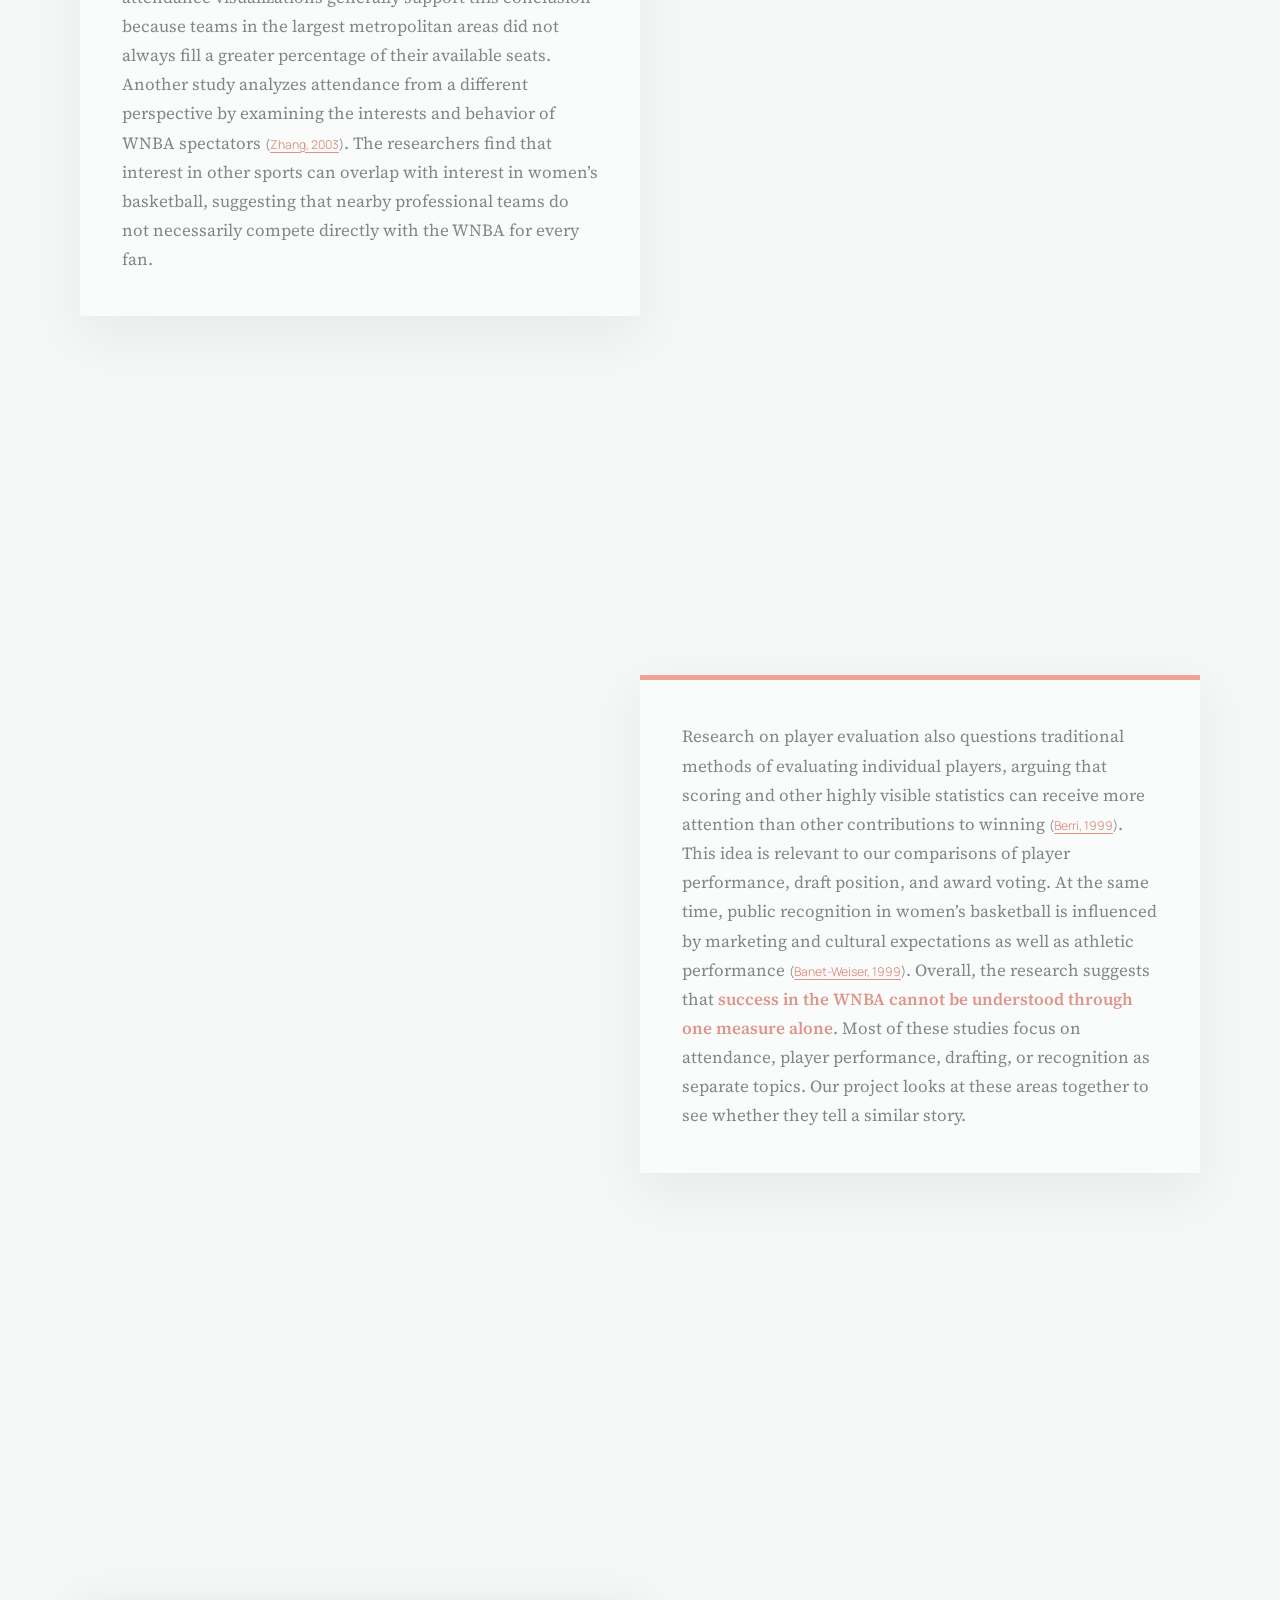
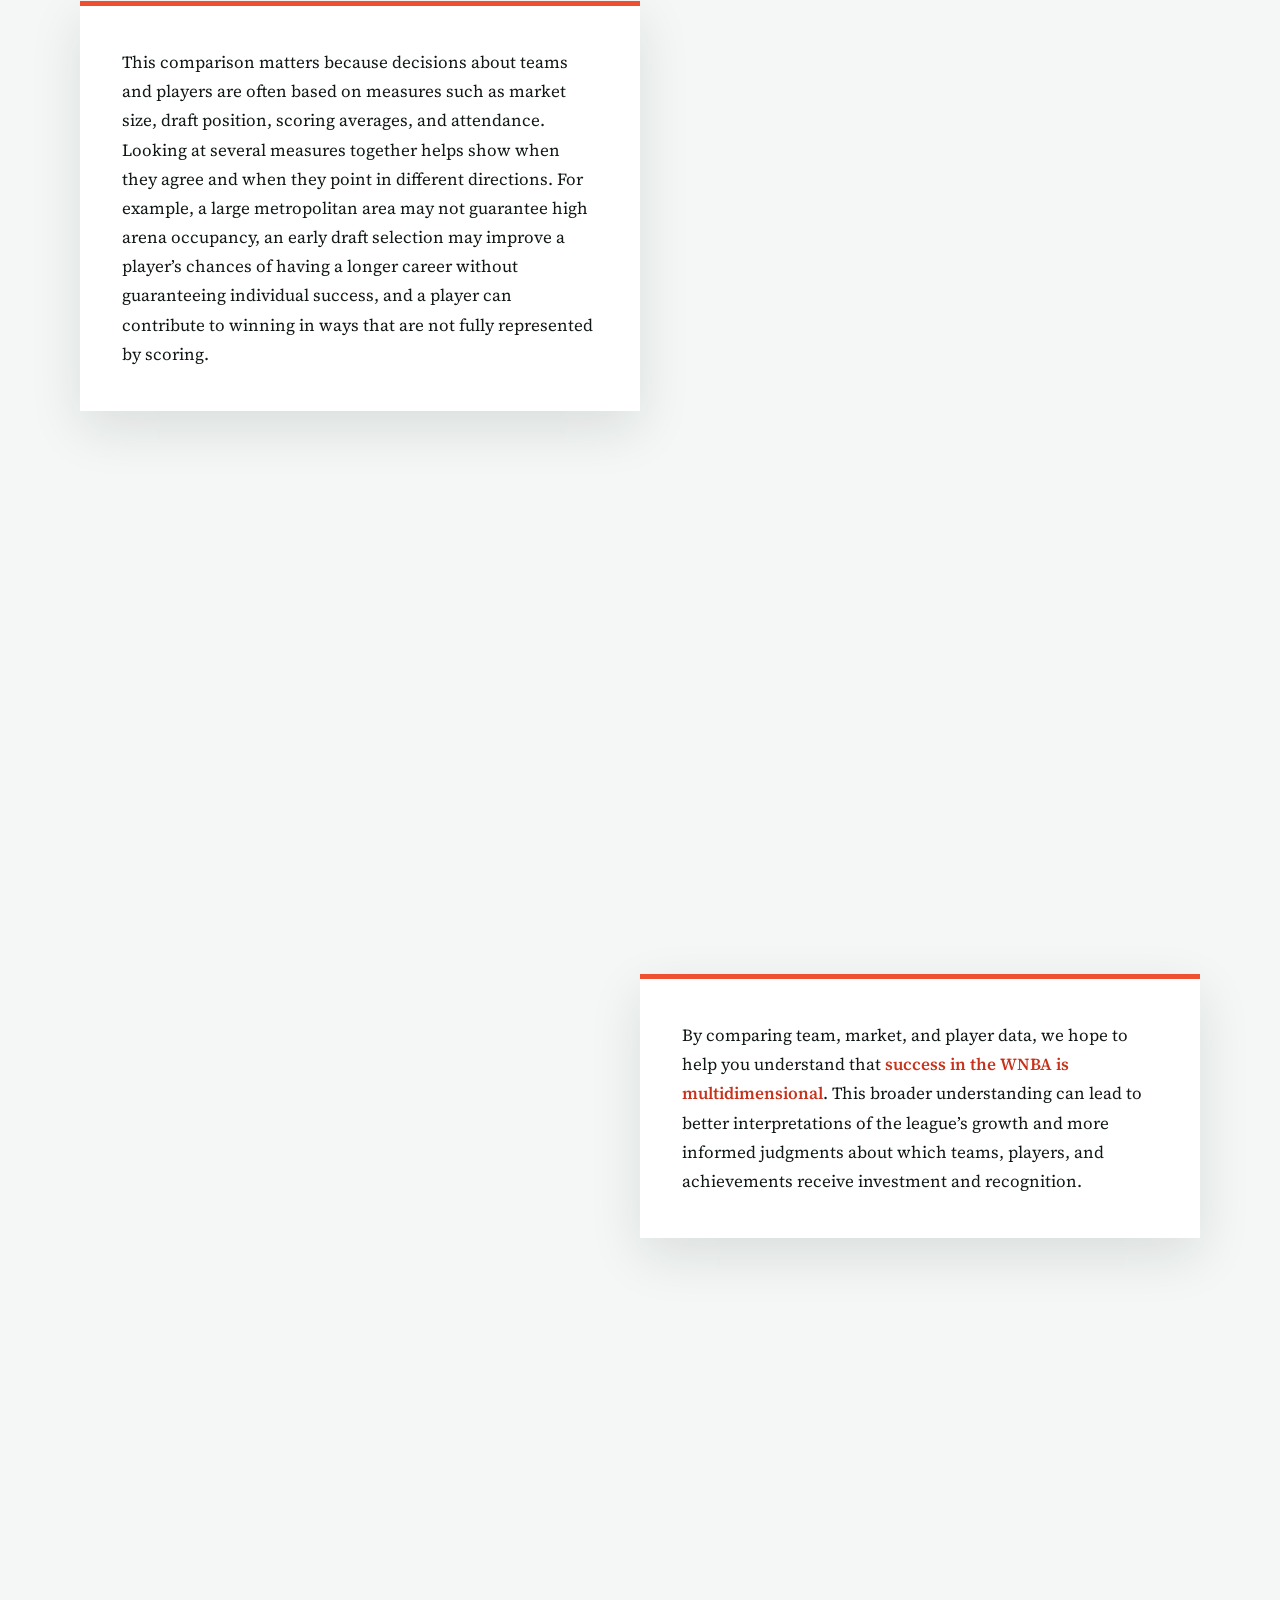
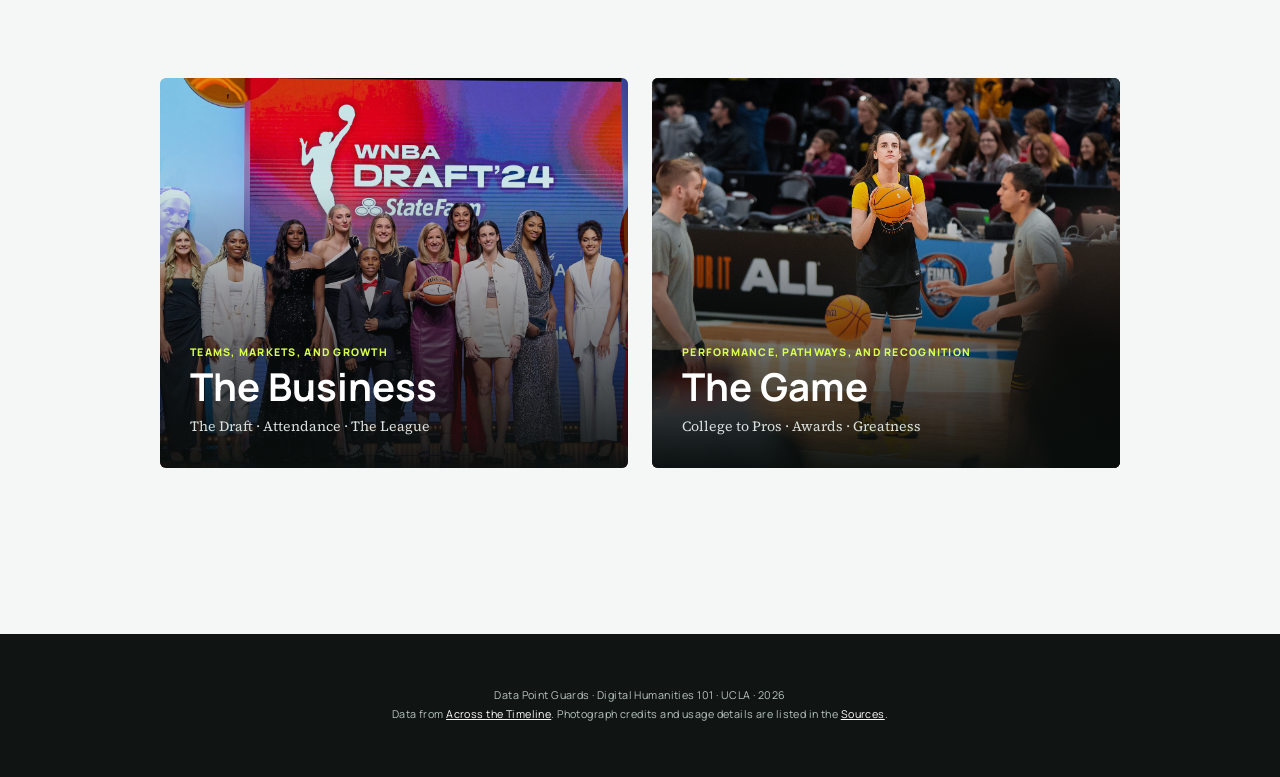
==== commit 9e6e435f: "Add files via upload" ====
--- a/index.html
+++ b/index.html
@@ -5,7 +5,7 @@
 <meta name="viewport" content="width=device-width, initial-scale=1.0">
 <title>Data Point Guards — Rethinking the Box Score</title>
 <link href="https://fonts.googleapis.com/css2?family=Manrope:wght@400;600;700;800&amp;family=Source+Serif+4:opsz,wght@8..60,400;8..60,600&amp;display=swap" rel="stylesheet">
-<link rel="stylesheet" href="style.css?v=34">
+<link rel="stylesheet" href="style.css?v=35">
 </head>
 <body>
 
--- a/style.css
+++ b/style.css
@@ -303,10 +303,6 @@
   font-size: 1rem;
 }
 
-.story > p:first-child {
-  font-size: 1.12rem;
-}
-
 .story h2 {
   margin: 68px 0 18px;
   padding-top: 18px;
